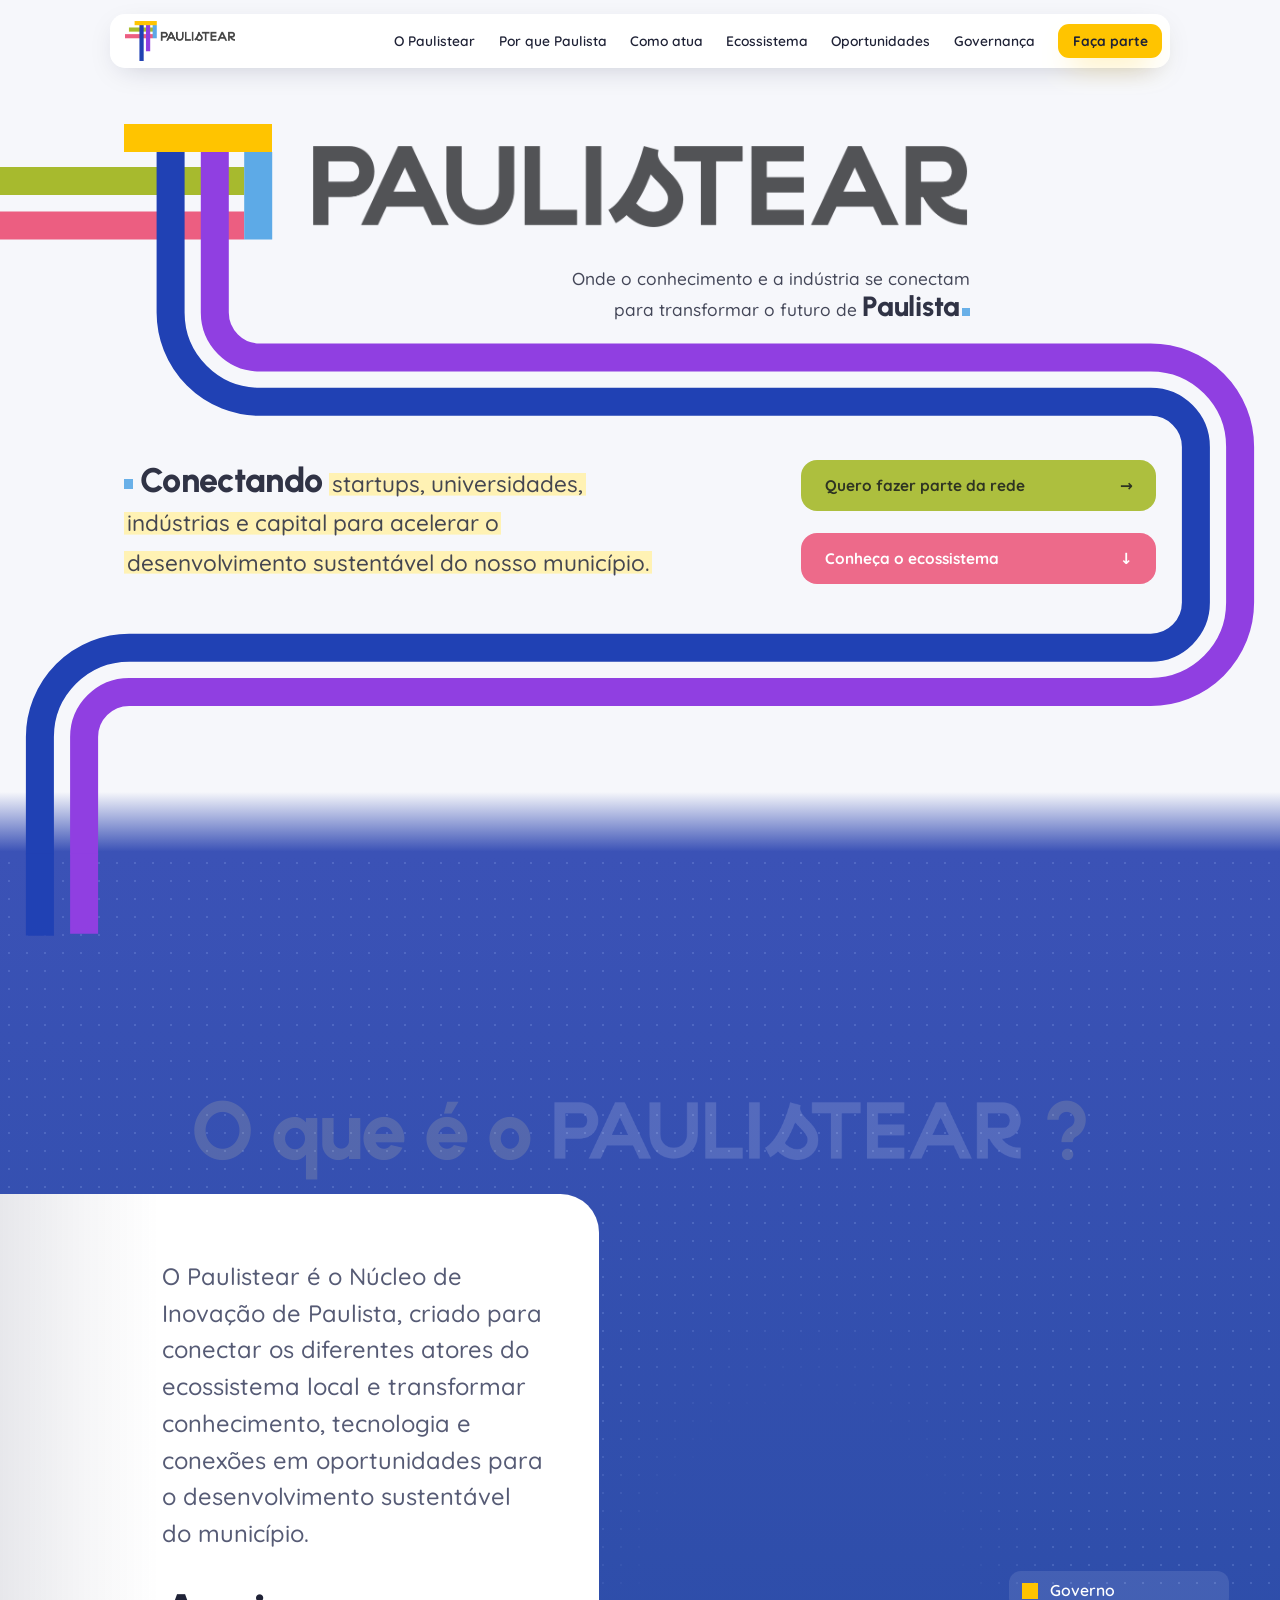
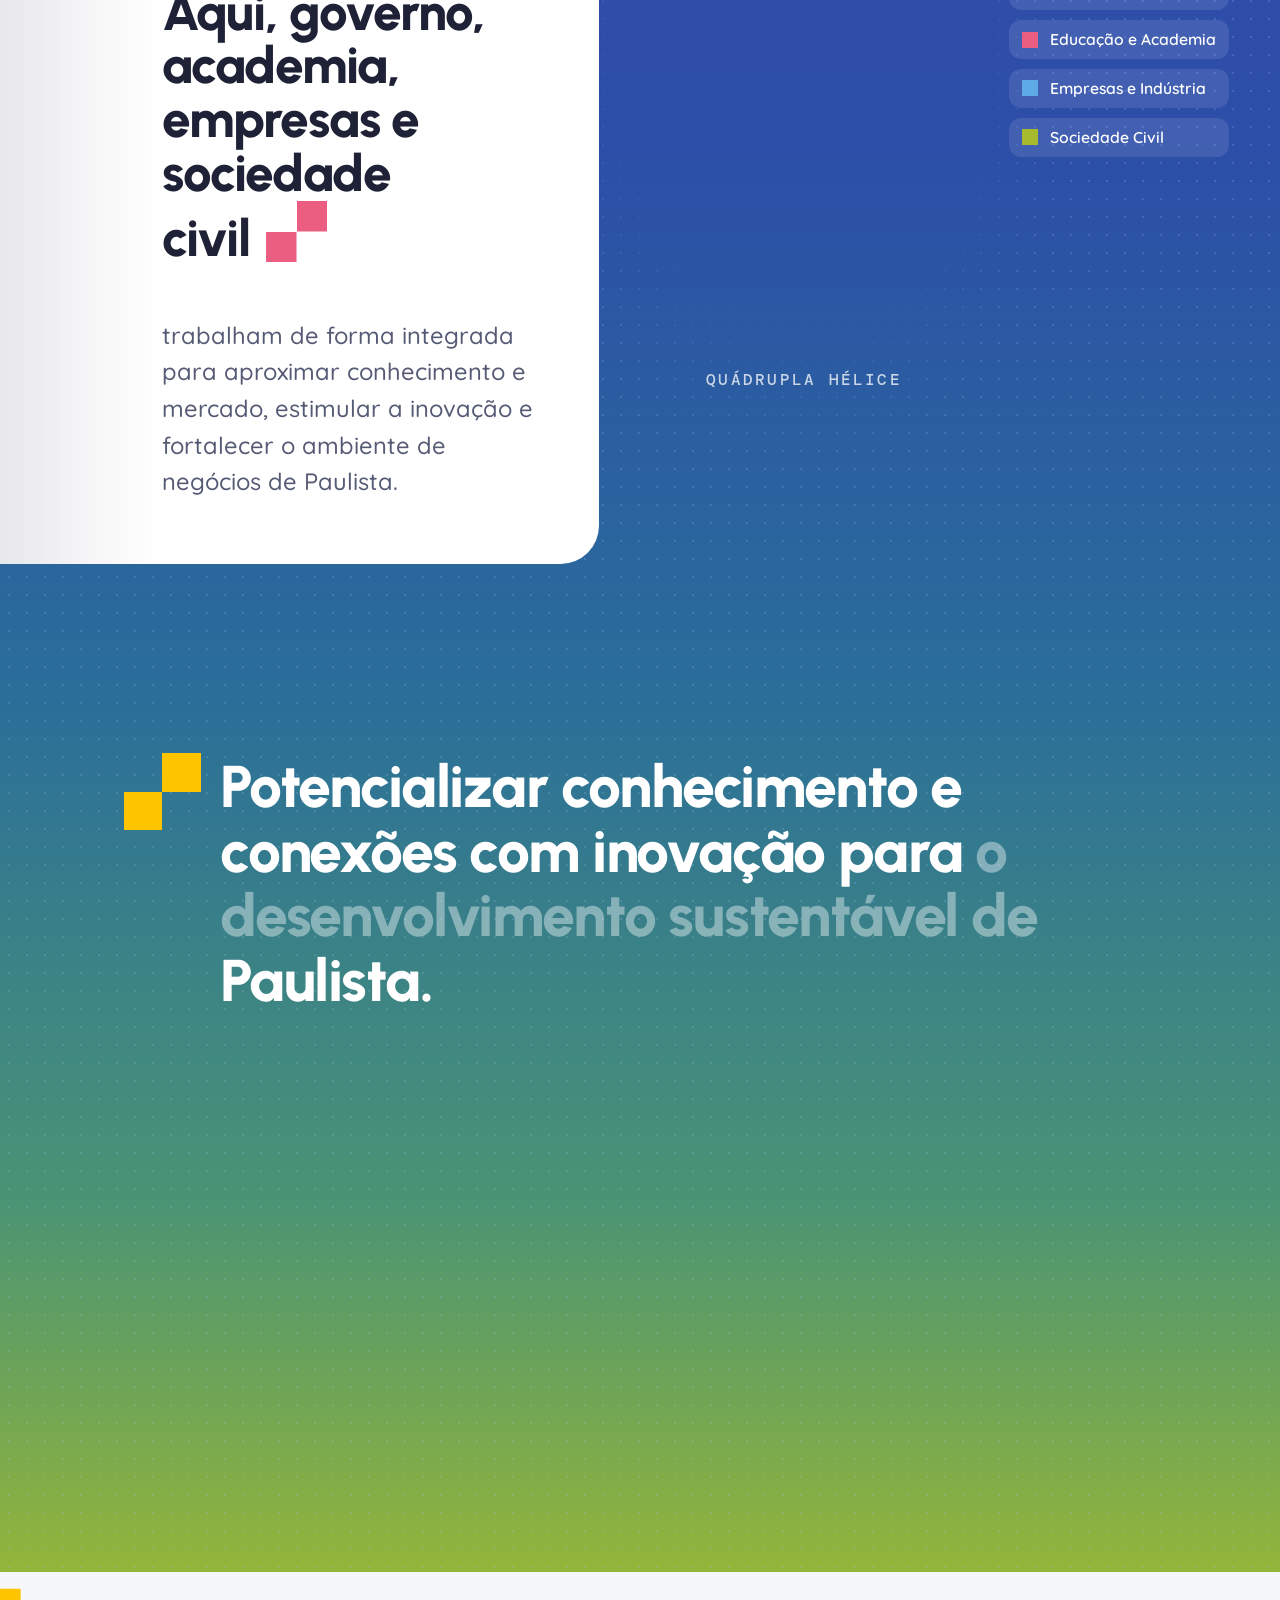
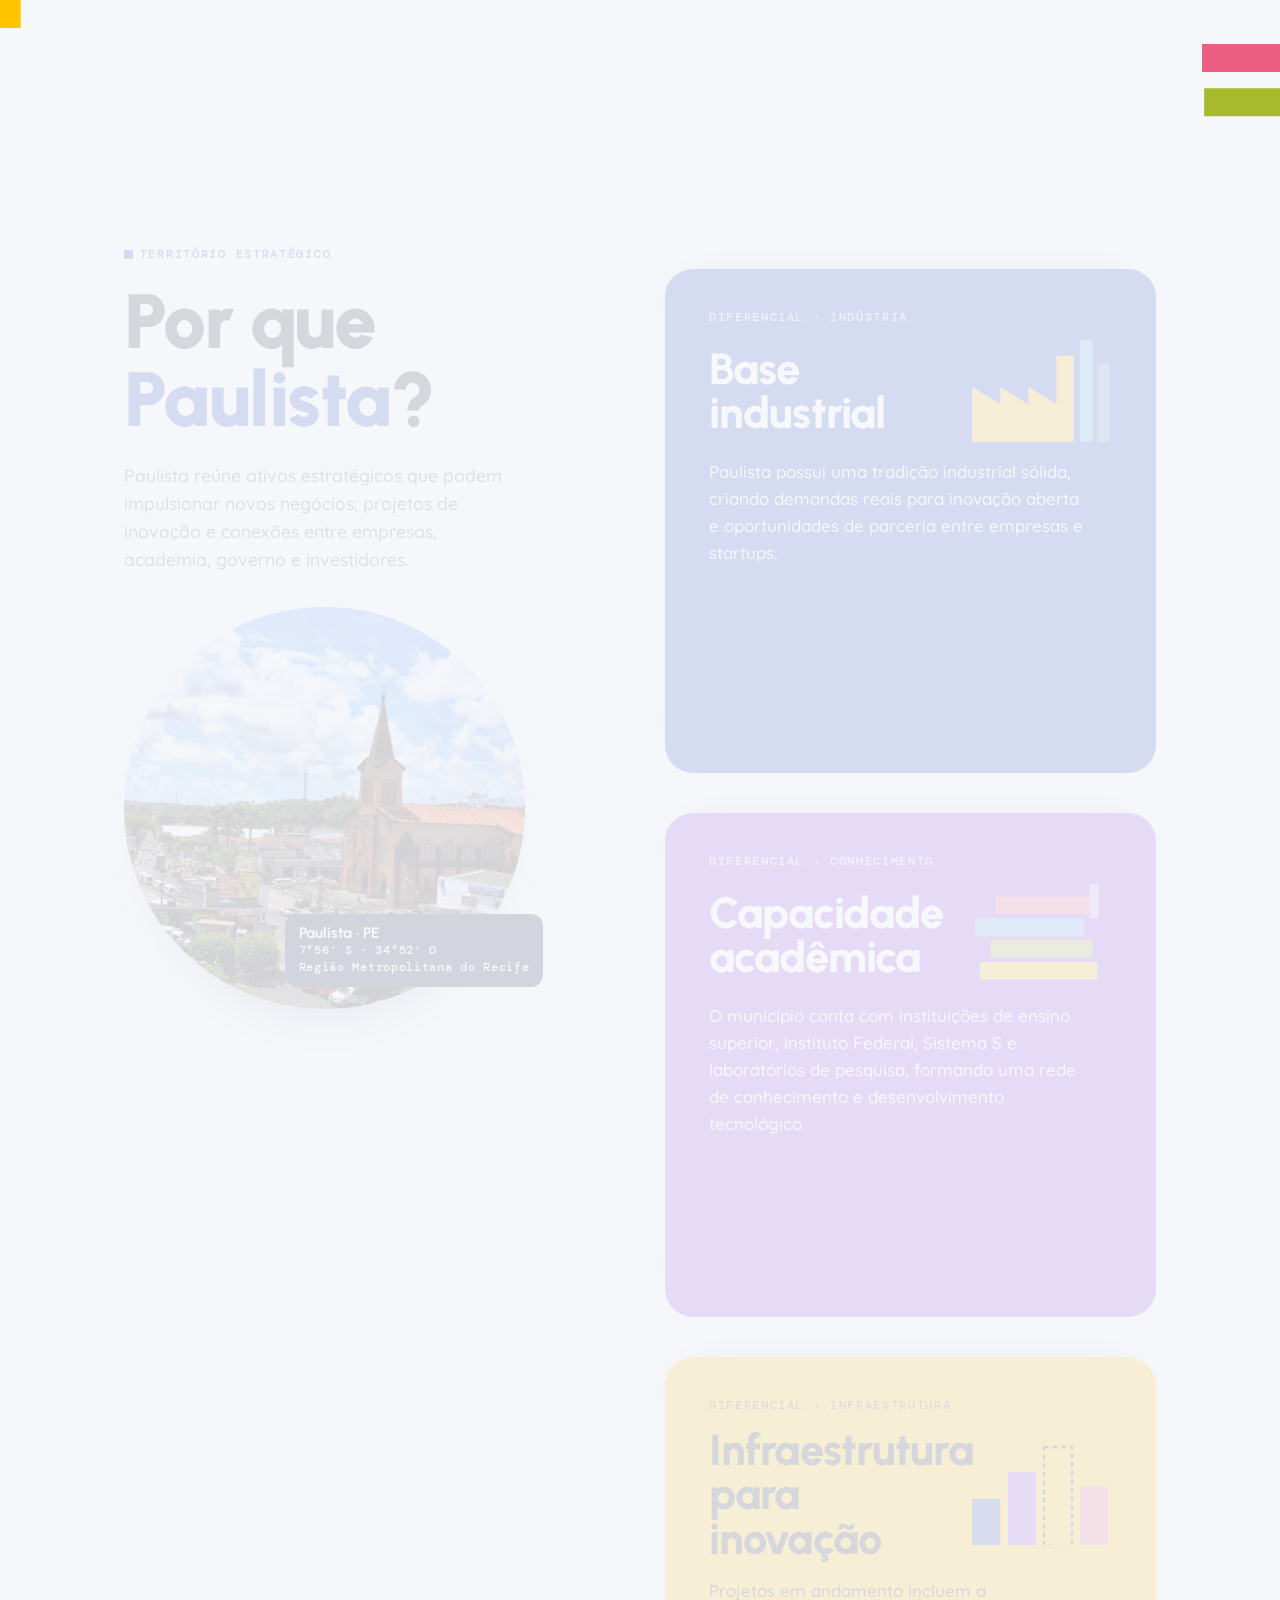
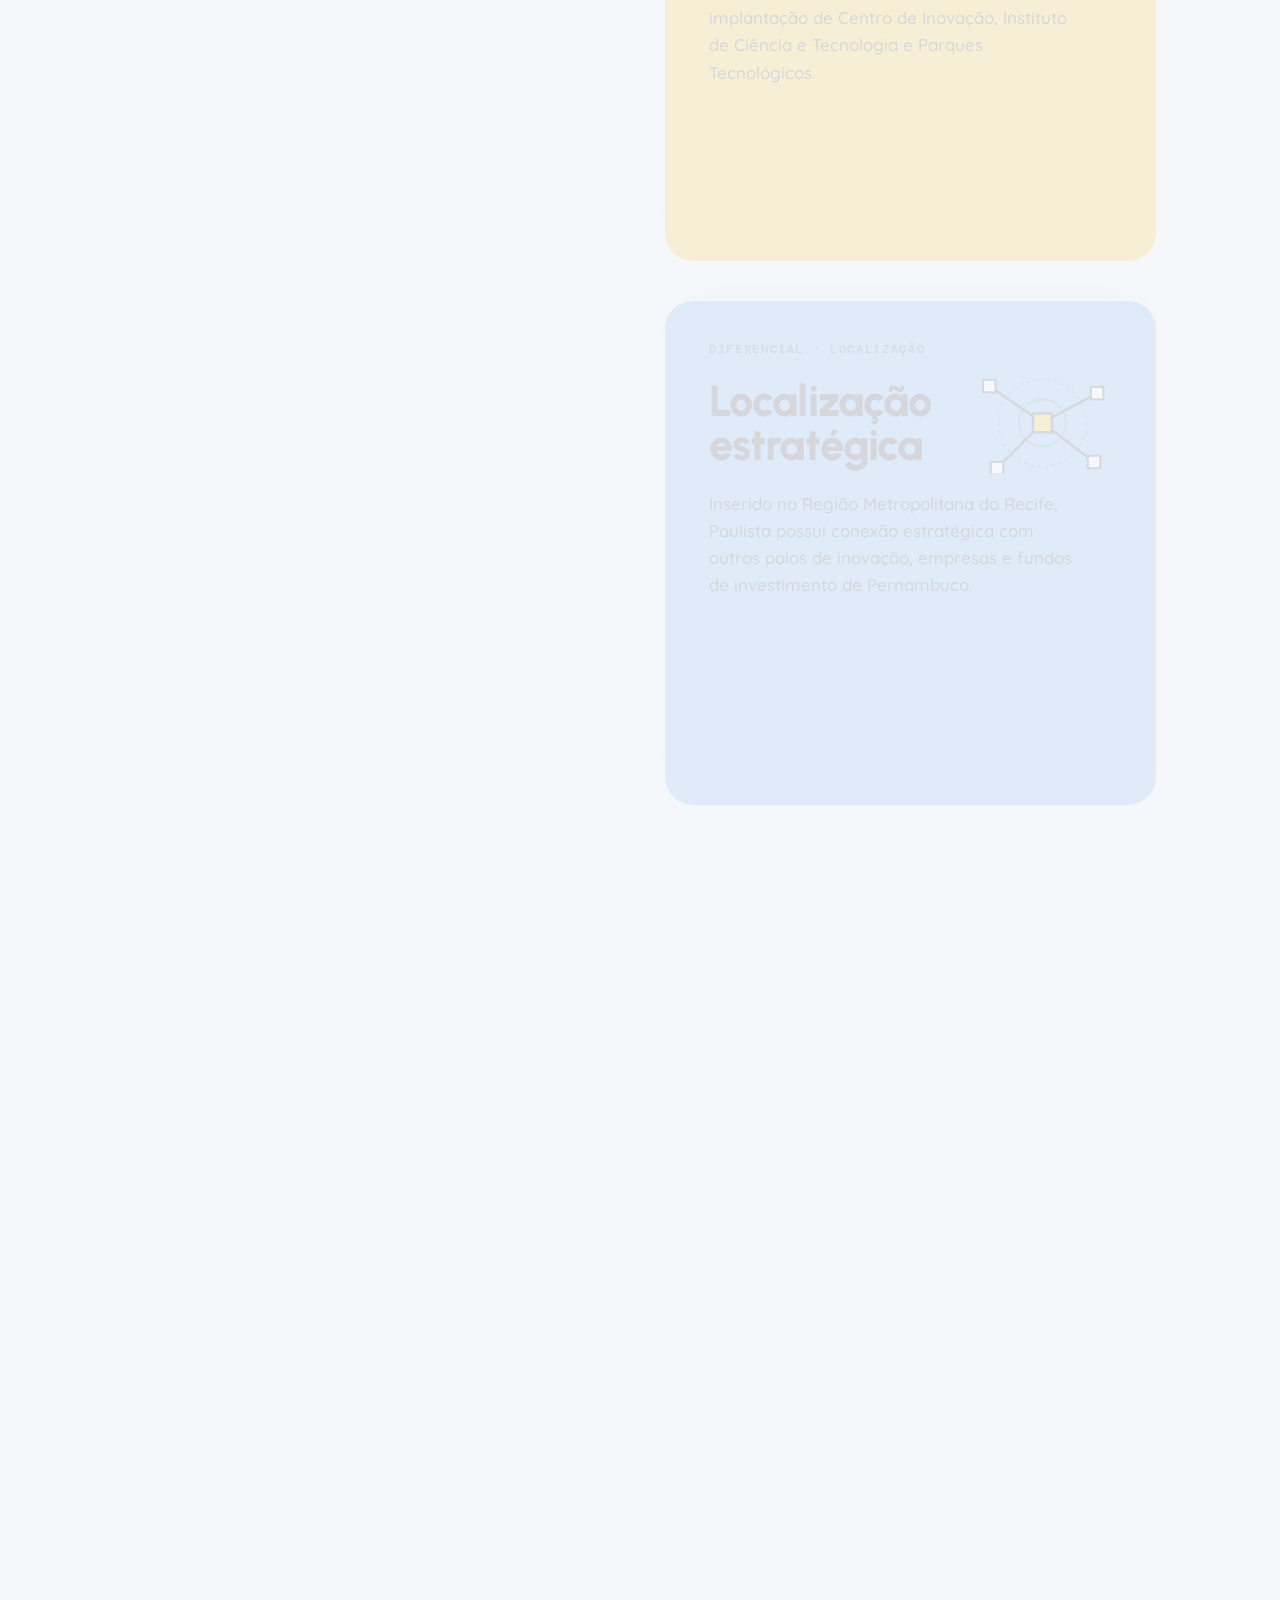
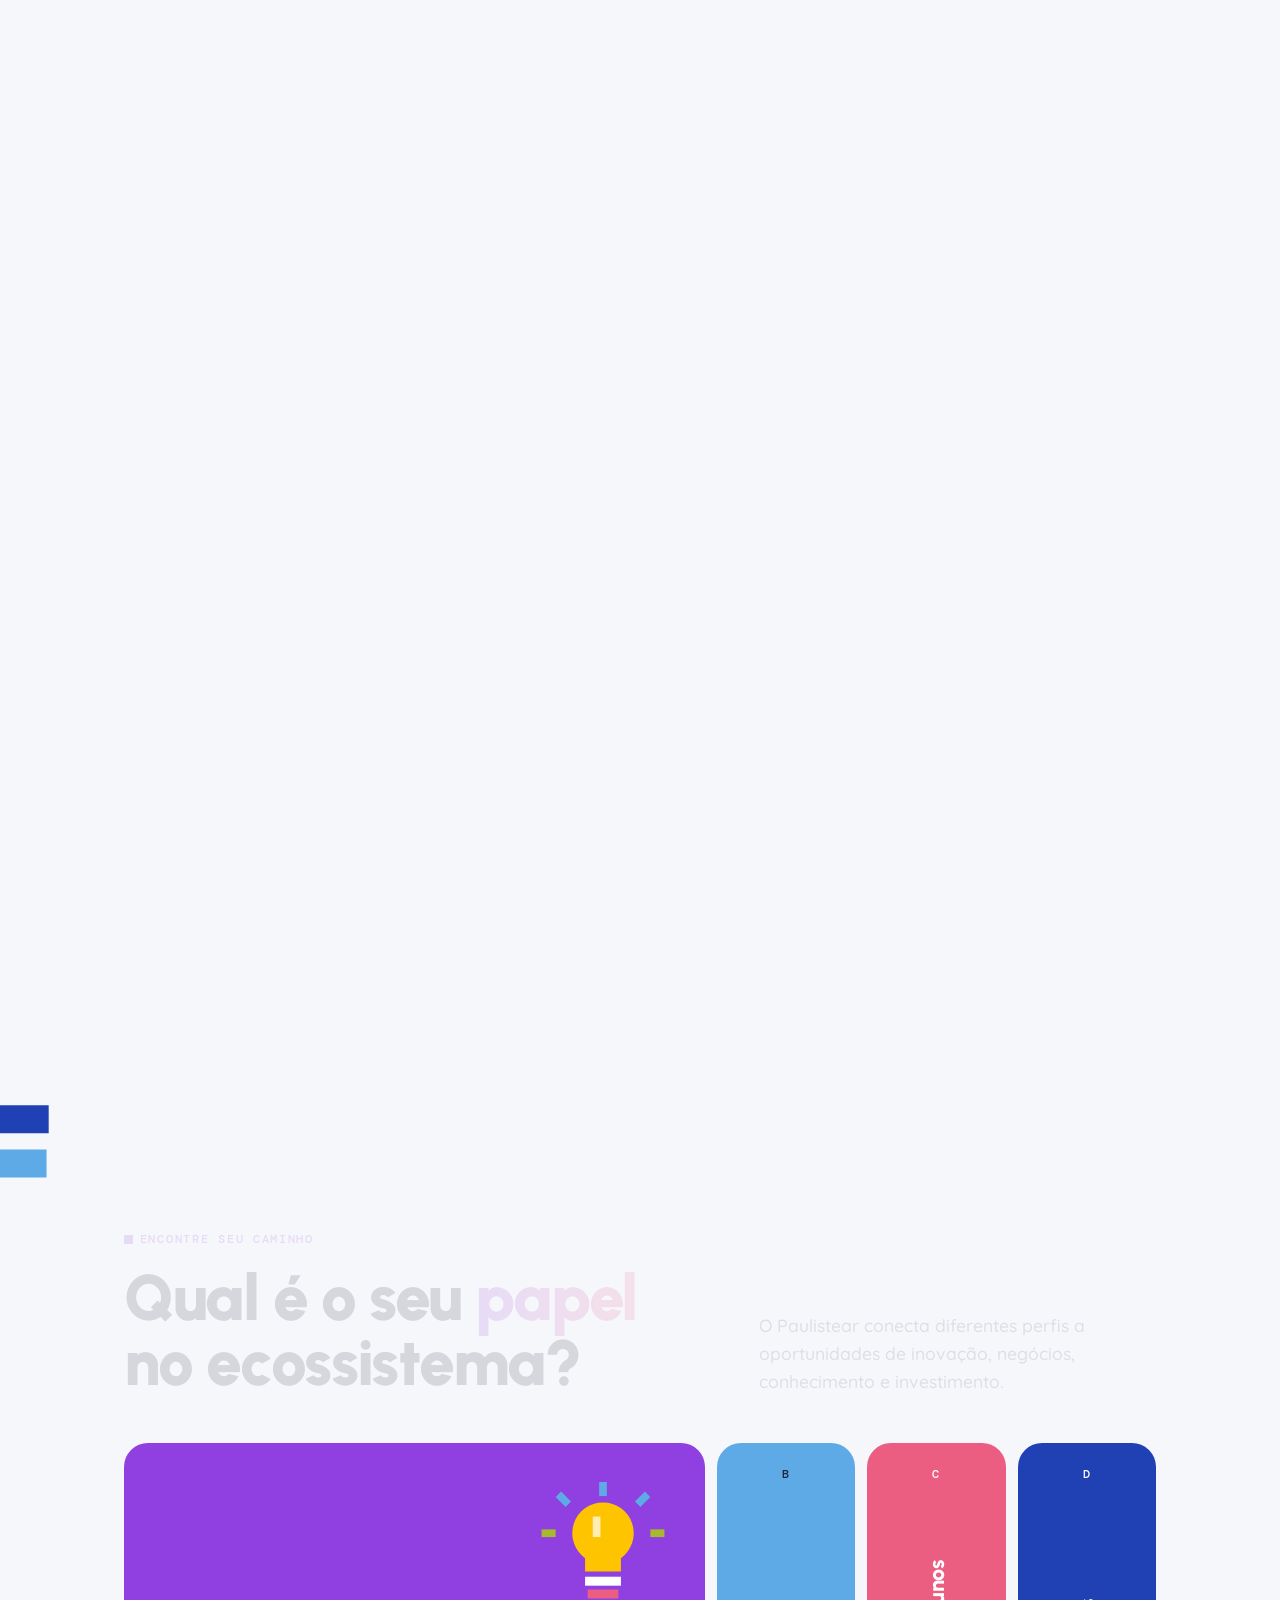
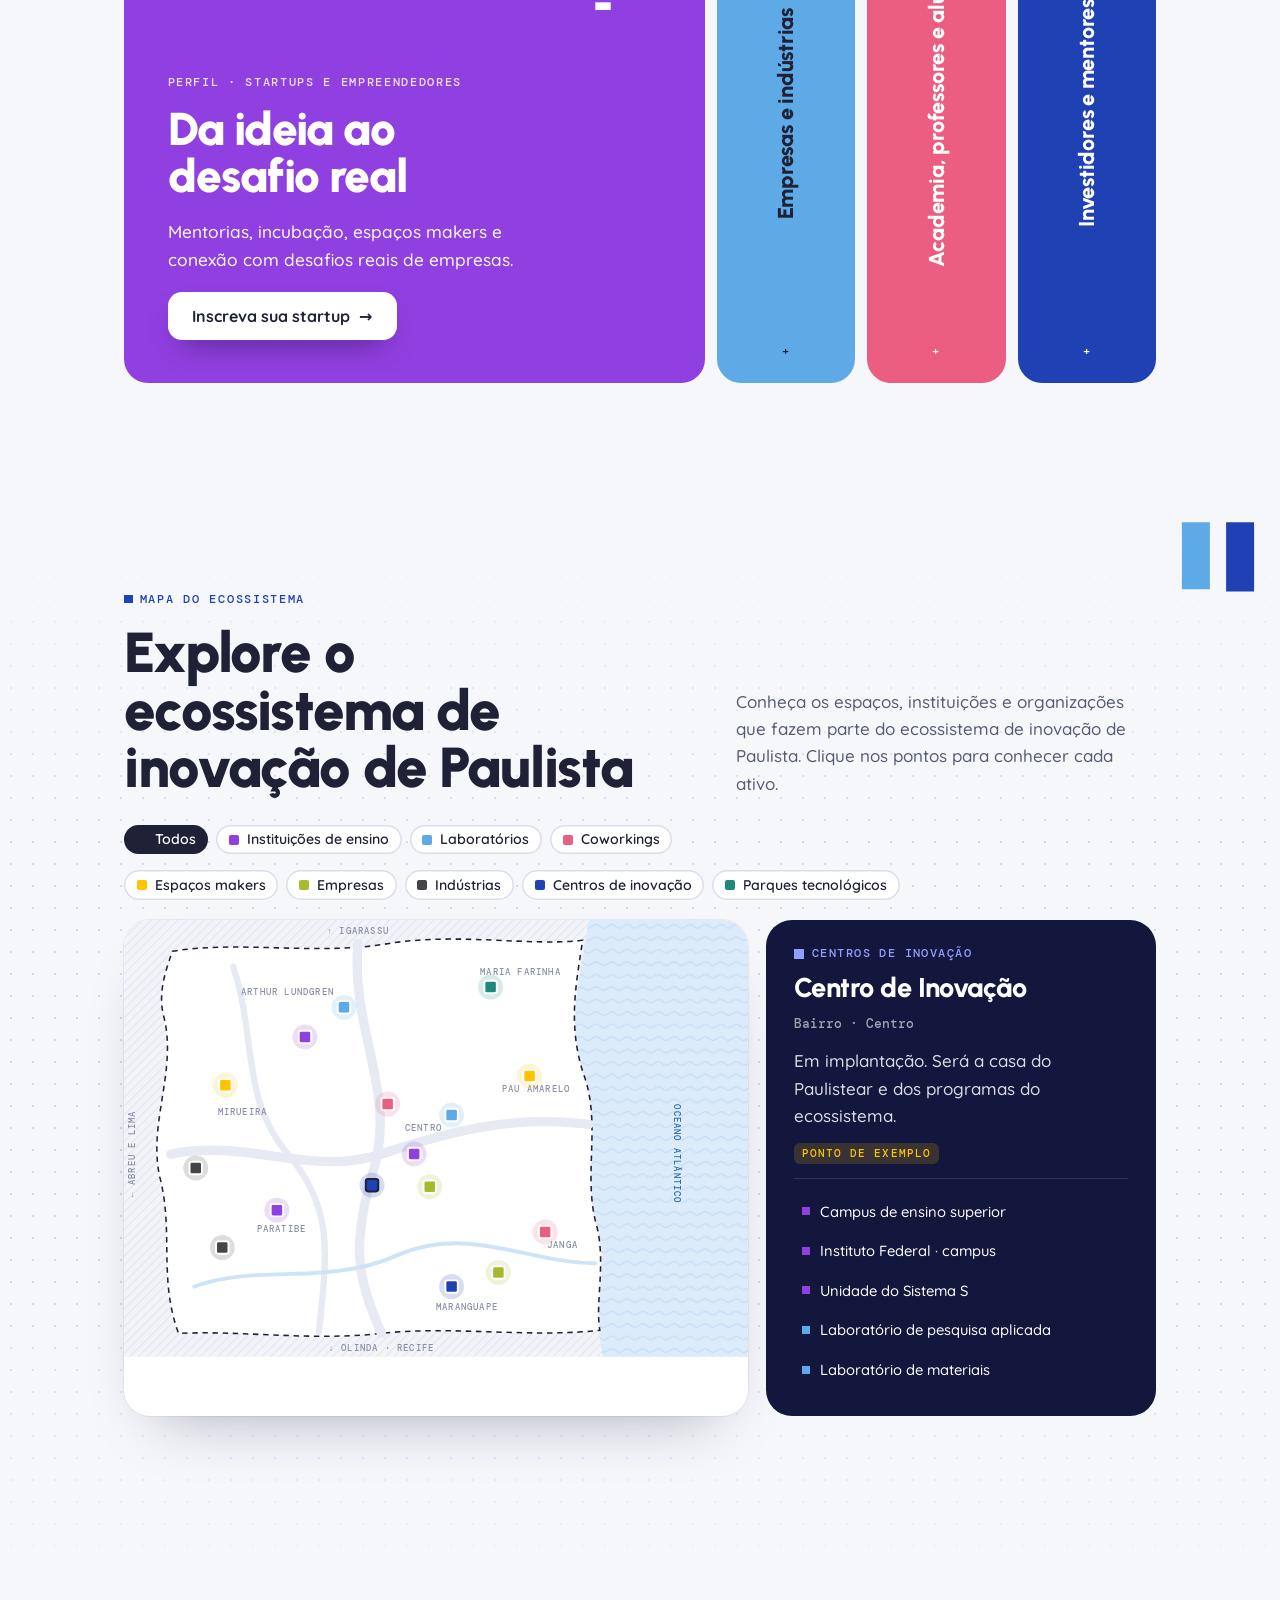
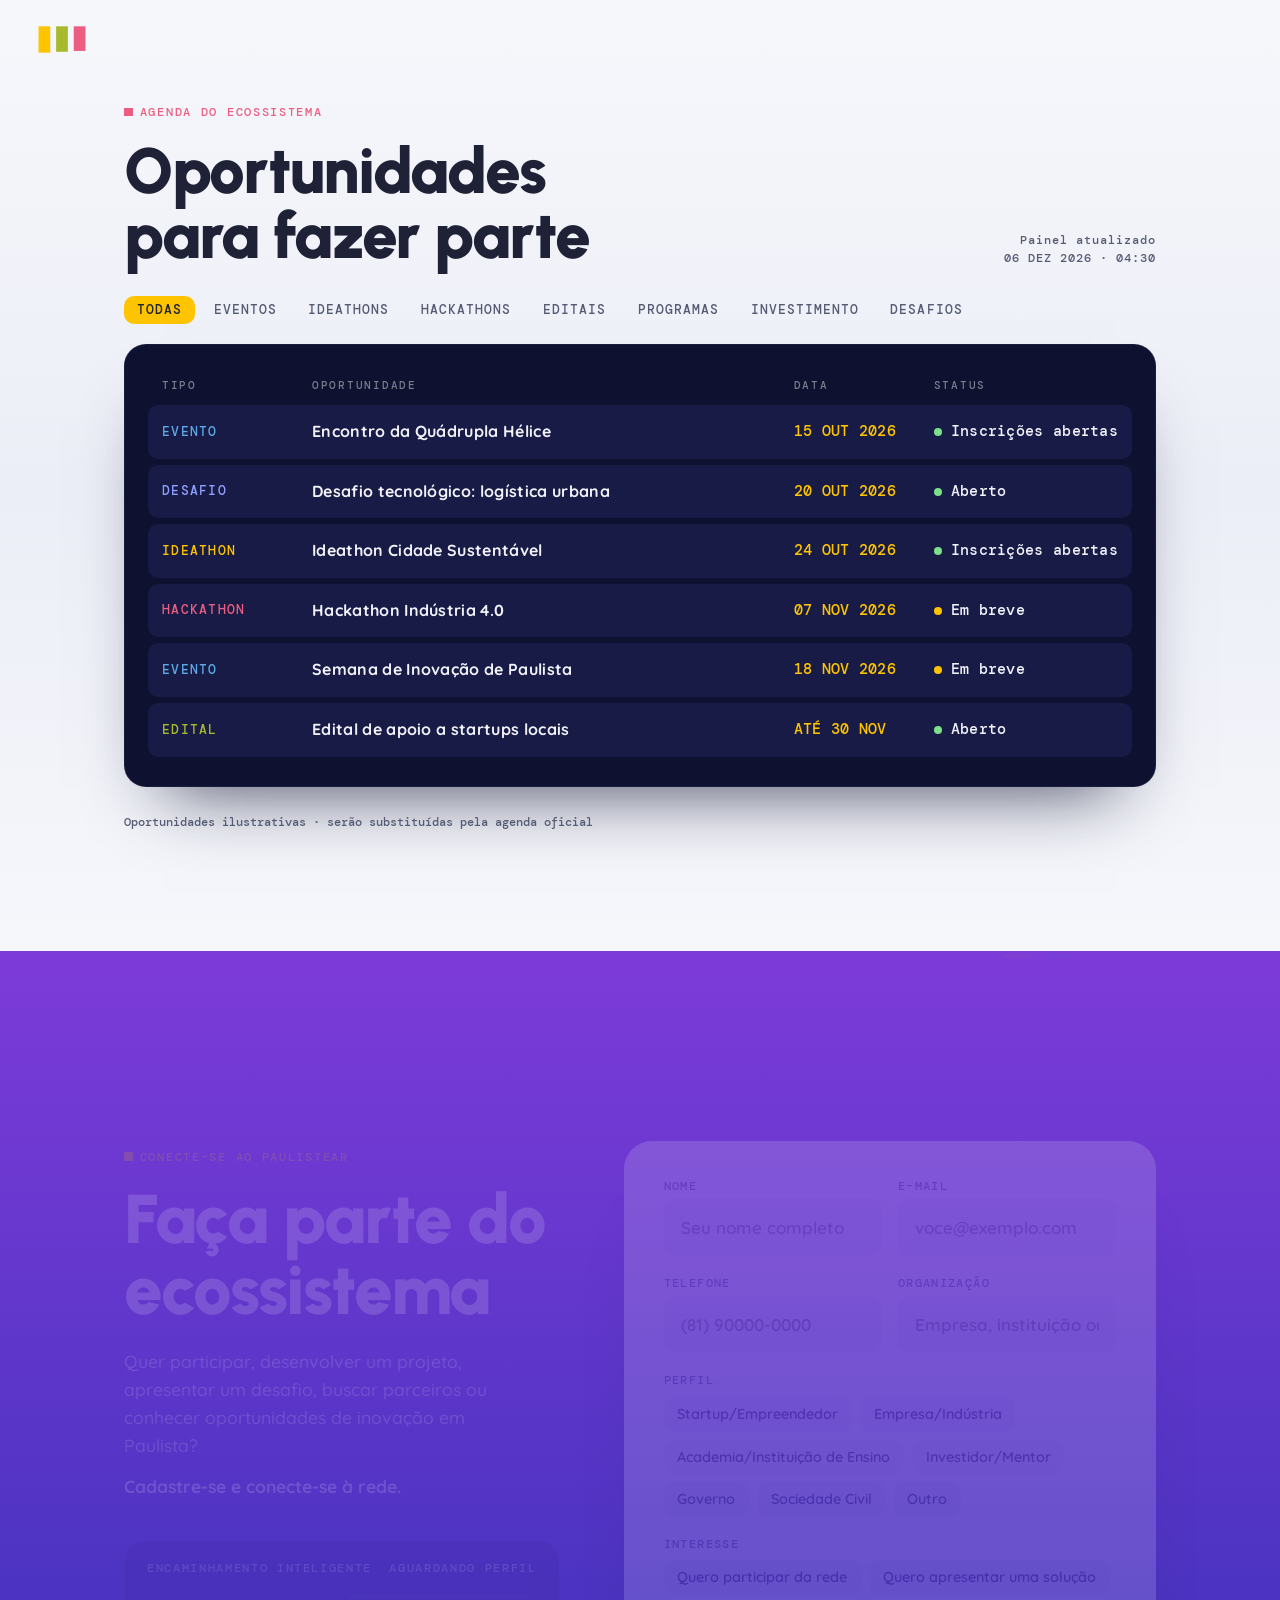
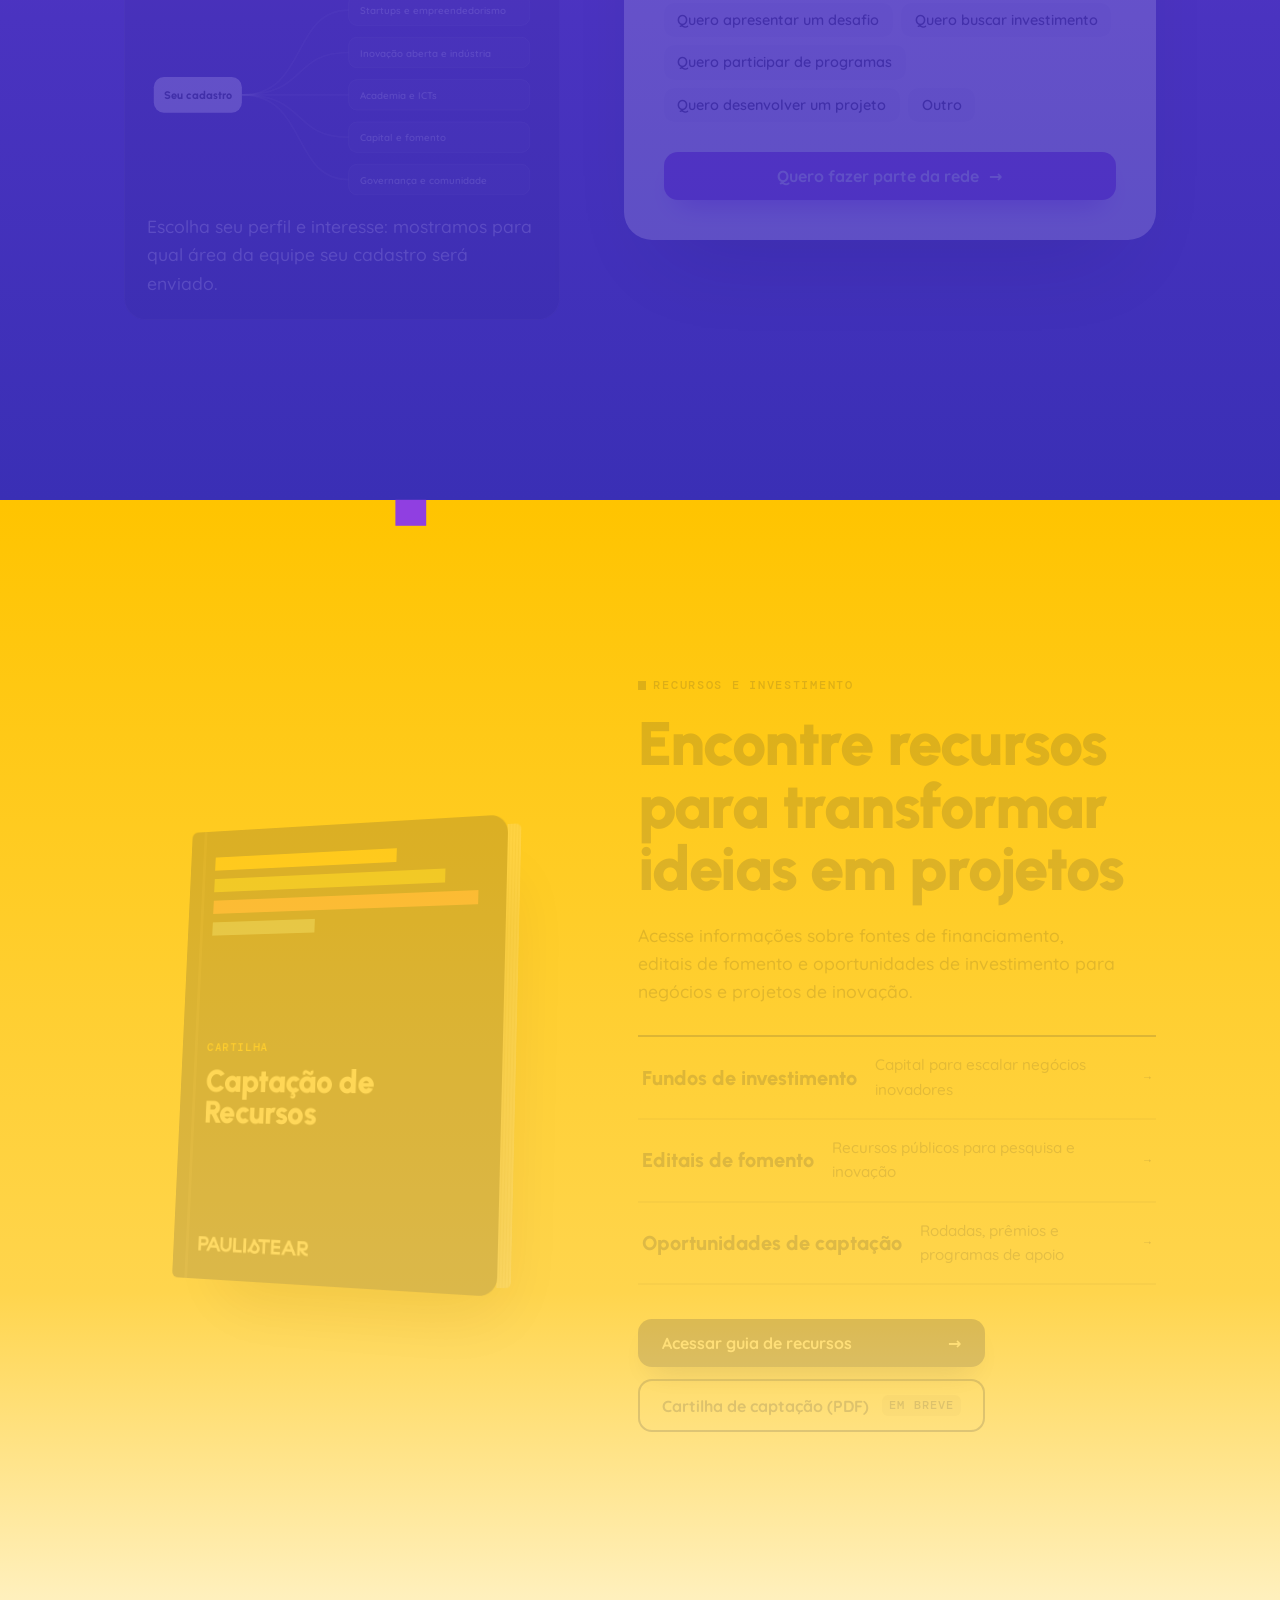
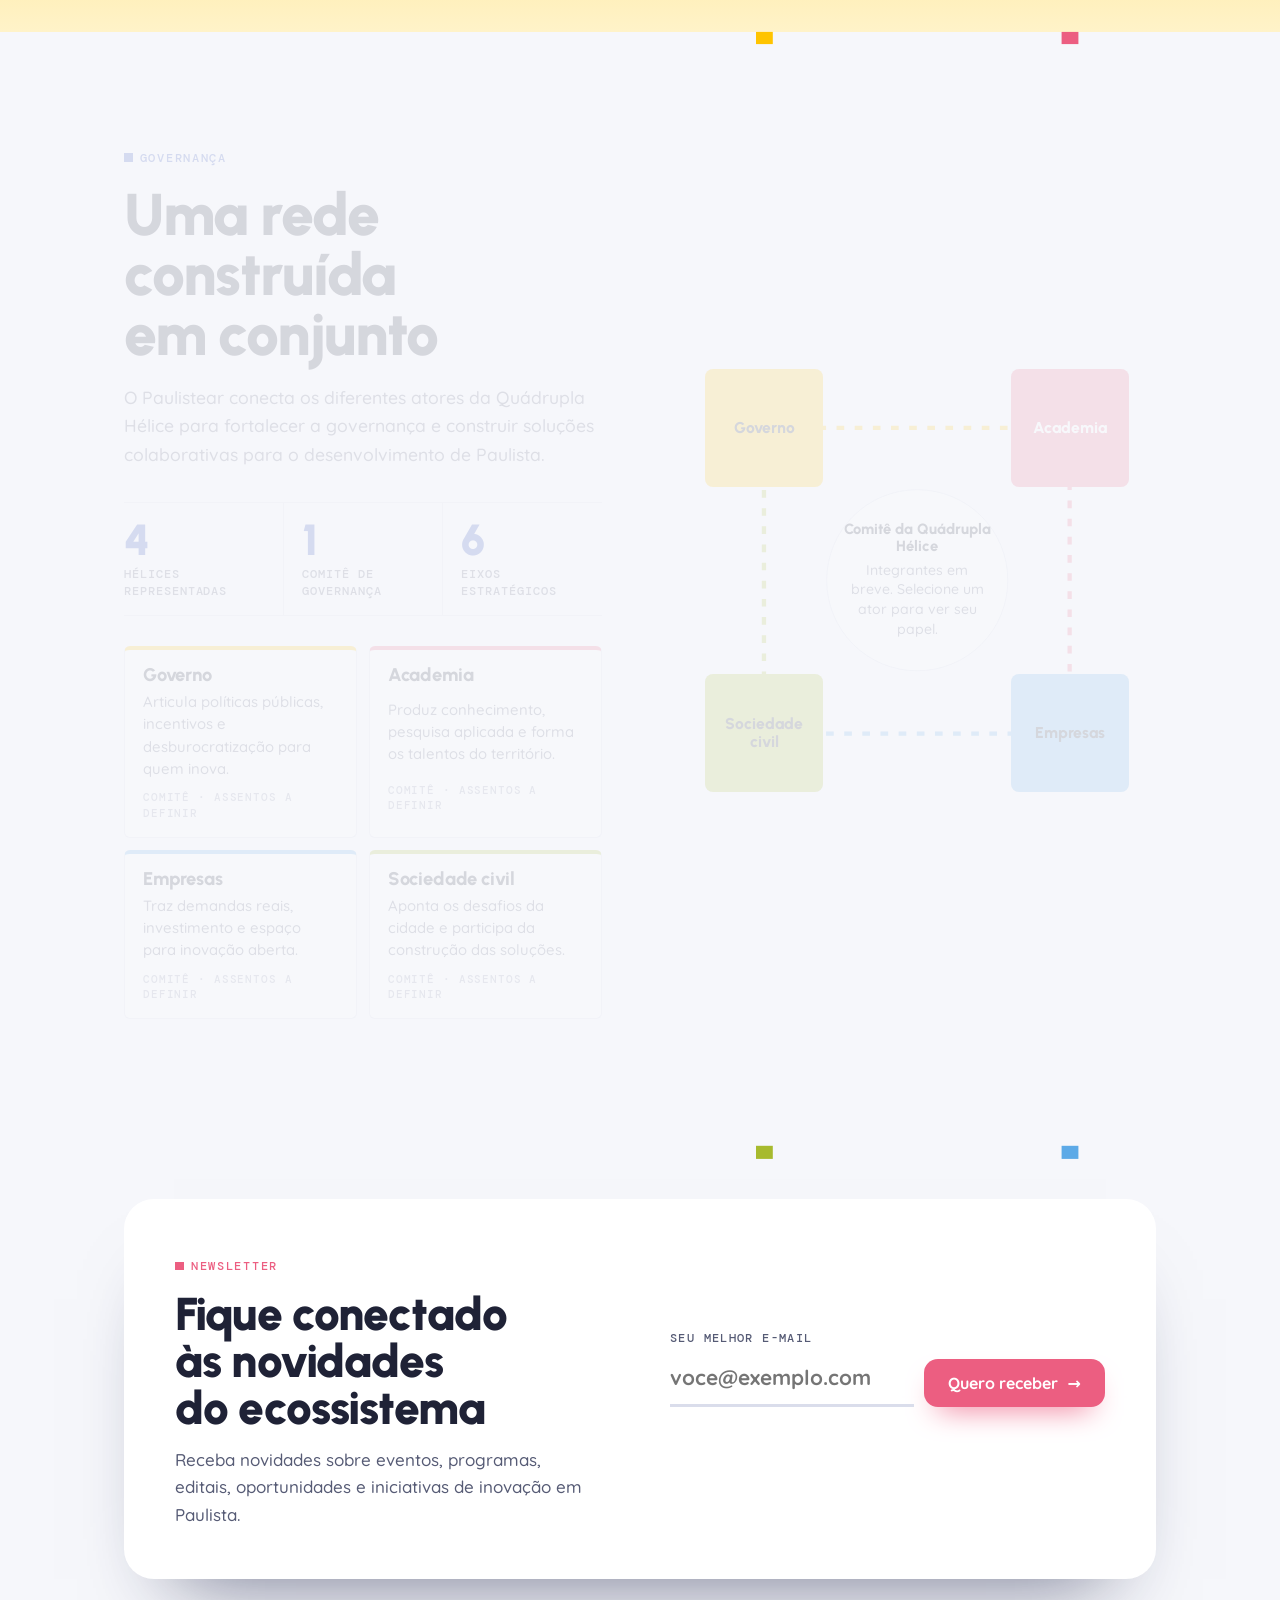
==== index.html @ 196db678 "Add arquivos por meio de upload" ====
<!doctype html>
<html lang="pt-BR">
<head>
<meta charset="utf-8">
<meta name="viewport" content="width=device-width,initial-scale=1,viewport-fit=cover">
<title>Paulistear</title>
<link rel="preconnect" href="https://fonts.googleapis.com">
<link rel="preconnect" href="https://fonts.gstatic.com" crossorigin>
<link rel="stylesheet" href="https://fonts.googleapis.com/css2?family=DM+Mono:wght@400;500&family=Quicksand:wght@400;500;600;700&family=Urbanist:wght@600;700;800;900&display=swap">
<link rel="stylesheet" href="styles.css">
</head>
<body>
<div id="weave" aria-hidden="true"><svg id="weaveSvg" xmlns="http://www.w3.org/2000/svg"></svg></div>

<header class="nav" id="nav">
  <a class="nav-logo" href="#inicio" aria-label="Paulistear — início"><img src="assets/logo.png" alt="Paulistear" width="438" height="160"></a>
  <ul class="nav-links" id="navLinks">
    <li><a href="#o-que-e">O Paulistear</a></li>
    <li><a href="#por-que">Por que Paulista</a></li>
    <li><a href="#como-atua">Como atua</a></li>
    <li><a href="#mapa">Ecossistema</a></li>
    <li><a href="#oportunidades">Oportunidades</a></li>
    <li><a href="#governanca">Governança</a></li>
  </ul>
  <a class="btn yellow nav-cta" href="#conecte" style="padding:.7em 1.05em;font-size:.86rem;border-radius:11px">Faça parte</a>
  <button class="menu-btn" id="menuBtn" aria-label="Abrir menu" aria-expanded="false"><i></i><i></i><i></i></button>
</header>

<main id="page">

<!-- 1. HERO -->
<section class="sec hero" id="inicio" data-sec>
  <div class="hero-top">
    <div class="hero-brand">
      <div class="mark-space" id="mark"></div>
      <h1>
        <span class="wm" role="img" aria-label="Paulistear"></span>
        <span class="tagline"><span class="tag-soft">Onde o conhecimento e a indústria se conectam<br>para transformar o futuro de</span> <b>Paulista</b><i class="px"></i></span>
      </h1>
    </div>
  </div>
  <div class="hero-body">
    <div class="hero-copy">
      <p class="lead"><i class="px"></i><strong>Conectando</strong> <span class="lead-rest"><mark>startups, universidades, indústrias e capital para acelerar o desenvolvimento sustentável do nosso município.</mark></span></p>
      <div class="ctas">
        <a class="btn green" href="#conecte">Quero fazer parte da rede <span class="arr">→</span></a>
        <a class="btn pink" href="#por-que">Conheça o ecossistema <span class="arr">↓</span></a>
        
      </div>
    </div>
    <figure class="loom" hidden>
      <div class="loom-head">
        <span class="def"><b>Paulis·tear</b><br>tear, s.m. — máquina que entrelaça fios para formar um tecido</span>
      </div>
      <canvas id="loom" aria-label="Animação de um tear entrelaçando fios coloridos que representam startups, universidades, indústrias e capital" role="img"></canvas>
      <figcaption>
        <span style="--c:var(--pink)"><i></i>Startups</span>
        <span style="--c:var(--purple)"><i></i>Universidades</span>
        <span style="--c:var(--yellow)"><i></i>Indústrias</span>
        <span style="--c:var(--sky)"><i></i>Capital</span>
      </figcaption>
    </figure>
  </div>
</section>

<!-- 2. O QUE É -->
<section class="sec about" id="o-que-e" data-sec>
  <h2 class="about-title">O que é o <span class="wm" role="img" aria-label="Paulistear" style="aspect-ratio:1400/177"></span>?</h2>
  <div class="about-grid">
    <div class="about-text" lang="pt-BR">
      <p class="js-balance">O Paulistear é o Núcleo de Inovação de Paulista, criado para conectar os diferentes atores do ecossistema local e transformar conhecimento, tecnologia e conexões em oportunidades para o desenvolvimento sustentável do município.</p>
      <span class="four">Aqui, governo, academia, empresas e sociedade <span style="white-space:nowrap">civil<span class="sq" aria-hidden="true"></span></span></span>
      <p>trabalham de forma integrada para aproximar conhecimento e mercado, estimular a inovação e fortalecer o ambiente de negócios de Paulista.</p>
    </div>
    <figure class="helix">
      <canvas id="helix" role="img" aria-label="Quádrupla Hélice: quatro fios entrelaçados representando governo, academia, empresas e sociedade civil"></canvas>
      <ul class="helix-legend" id="helixLegend">
        <li><button data-i="0" style="--c:var(--yellow)"><i></i>Governo</button></li>
        <li><button data-i="1" style="--c:var(--pink)"><i></i>Educação e Academia</button></li>
        <li><button data-i="2" style="--c:var(--sky)"><i></i>Empresas e Indústria</button></li>
        <li><button data-i="3" style="--c:var(--green)"><i></i>Sociedade Civil</button></li>
      </ul>
      <figcaption class="helix-cap">Quádrupla Hélice</figcaption>
    </figure>
  </div>
<div class="quote-wrap">
  <blockquote class="quote" id="quote">
    <span class="pp" aria-hidden="true"></span>
    <p id="quoteText">Potencializar conhecimento e conexões com inovação para o desenvolvimento sustentável de Paulista.</p>
  </blockquote>
  <div class="quote-hold" aria-hidden="true"></div>
  </div>
  <div class="quote-tail" aria-hidden="true"></div>
</section>

<!-- 3. POR QUE PAULISTA -->
<section class="sec why" id="por-que" data-sec>
  <div class="why-grid">
    <div class="why-side">
      <span class="eyebrow" style="color:var(--blue)">Território estratégico</span>
      <h2>Por que <em>Paulista</em>?</h2>
      <p>Paulista reúne ativos estratégicos que podem impulsionar novos negócios, projetos de inovação e conexões entre empresas, academia, governo e investidores.</p>
      <figure class="why-photo">
        <div class="ph" role="img" aria-label="Vista do centro de Paulista"></div>
        <figcaption><b>Paulista · PE</b>7°56′ S · 34°52′ O<br>Região Metropolitana do Recife</figcaption>
      </figure>
    </div>
    <div class="why-cards">
      <article class="wcard" style="--i:0;--bg:var(--blue);--fg:#fff">
        <span class="tag">Diferencial · indústria</span>
        <div class="wc-head"><h3>Base industrial</h3><svg viewBox="0 0 180 130" aria-hidden="true"><path d="M0 130V60l36 22V60l36 22V60l36 22V20h22v110z" fill="#FFC400"/><rect x="138" y="0" width="16" height="130" fill="#5DAAE7"/><rect x="160" y="30" width="16" height="100" fill="#fff" opacity=".35"/></svg></div>
        <p>Paulista possui uma tradição industrial sólida, criando demandas reais para inovação aberta e oportunidades de parceria entre empresas e startups.</p>
      </article>
      <article class="wcard" style="--i:1;--bg:var(--purple);--fg:#fff">
        <span class="tag">Diferencial · conhecimento</span>
        <div class="wc-head"><h3>Capacidade acadêmica</h3><svg viewBox="0 0 180 130" aria-hidden="true"><rect x="10" y="100" width="150" height="22" fill="#FFC400"/><rect x="24" y="72" width="130" height="22" fill="#A7BA2E"/><rect x="4" y="44" width="140" height="22" fill="#5DAAE7"/><rect x="30" y="16" width="120" height="22" fill="#EC5E81"/><rect x="150" y="0" width="12" height="44" fill="#fff" opacity=".5"/></svg></div>
        <p>O município conta com instituições de ensino superior, Instituto Federal, Sistema S e laboratórios de pesquisa, formando uma rede de conhecimento e desenvolvimento tecnológico.</p>
      </article>
      <article class="wcard" style="--i:2;--bg:var(--yellow);--fg:var(--ink)">
        <span class="tag">Diferencial · infraestrutura</span>
        <div class="wc-head"><h3>Infraestrutura para inovação</h3><svg viewBox="0 0 180 130" aria-hidden="true"><rect x="0" y="70" width="36" height="60" fill="#2041B4"/><rect x="46" y="36" width="36" height="94" fill="#903FE1"/><rect x="92" y="4" width="36" height="126" fill="none" stroke="#1F2236" stroke-width="3" stroke-dasharray="6 5"/><rect x="138" y="54" width="36" height="76" fill="#EC5E81"/></svg></div>
        <p>Projetos em andamento incluem a implantação de Centro de Inovação, Instituto de Ciência e Tecnologia e Parques Tecnológicos.</p>
      </article>
      <article class="wcard" style="--i:3;--bg:var(--sky);--fg:var(--ink)">
        <span class="tag">Diferencial · localização</span>
        <div class="wc-head"><h3>Localização estratégica</h3><svg viewBox="0 0 180 130" aria-hidden="true"><g fill="none" stroke="#1F2236" stroke-width="2" opacity=".5"><circle cx="90" cy="65" r="30"/><circle cx="90" cy="65" r="56" stroke-dasharray="4 5"/></g><g stroke="#1F2236" stroke-width="3"><path d="M90 65L22 18M90 65l70-38M90 65l-58 58M90 65l66 50"/></g><rect x="78" y="53" width="24" height="24" fill="#FFC400" stroke="#1F2236" stroke-width="3"/><g fill="#fff" stroke="#1F2236" stroke-width="2.5"><rect x="14" y="10" width="16" height="16"/><rect x="152" y="19" width="16" height="16"/><rect x="24" y="115" width="16" height="16"/><rect x="148" y="107" width="16" height="16"/></g></svg></div>
        <p>Inserido na Região Metropolitana do Recife, Paulista possui conexão estratégica com outros polos de inovação, empresas e fundos de investimento de Pernambuco.</p>
      </article>
    </div>
  </div>
</section>

<!-- 4. COMO ATUA -->
<section class="how" id="como-atua" data-sec>
  <div class="how-pin" id="howPin">
    <div class="how-halo" id="howHalo"></div>
    <div class="how-bg" id="howBg"></div>
    <div class="how-track" id="howTrack">
      <svg class="how-thread" id="howThread" aria-hidden="true"></svg>
      <div class="how-intro">
        <span class="eyebrow" style="color:var(--yellow)">Como o Paulistear atua</span>
        <h2>Conectando oportunidades. <span>Gerando resultados.</span></h2>
        <p>O Paulistear atua em diferentes frentes para fortalecer o ecossistema de inovação de Paulista.</p>
        <span class="hint">6 eixos estratégicos <svg width="40" height="10" viewBox="0 0 40 10" fill="none" stroke="currentColor" stroke-width="1.5"><path d="M0 5h38M33 1l5 4-5 4"/></svg></span>
      </div>
      <article class="axis up" style="--c:var(--yellow)"><span class="knot"></span><div class="half"><span class="n">01</span><h3>Ambientes de inovação</h3><p>Estruturar e ativar ambientes de inovação no território.</p><div class="pr"><b>Na prática</b><span>Coworkings</span><span>Espaços makers</span><span>Laboratórios</span><span>Centros de inovação</span></div></div><div class="half"></div></article>
      <article class="axis dn" style="--c:var(--green)"><span class="knot"></span><div class="half"><span class="n">02</span><h3>Programas &amp; ações</h3><p>Criar oportunidades para desenvolver ideias, negócios e soluções.</p><div class="pr"><b>Na prática</b><span>Ideathons</span><span>Hackathons</span><span>Editais</span><span>Empreendedorismo</span><span>Acompanhamento de negócios</span></div></div><div class="half"></div></article>
      <article class="axis up" style="--c:var(--sky)"><span class="knot"></span><div class="half"><span class="n">03</span><h3>Integração ICTs + demanda</h3><p>Conectar conhecimento acadêmico aos desafios reais das empresas.</p><div class="pr"><b>Na prática</b><span>Projetos de extensão</span><span>Pesquisa aplicada</span><span>Banco de desafios tecnológicos</span></div></div><div class="half"></div></article>
      <article class="axis dn" style="--c:var(--purple)"><span class="knot"></span><div class="half"><span class="n">04</span><h3>Políticas públicas</h3><p>Facilitar o acesso às políticas e mecanismos de apoio à inovação.</p><div class="pr"><b>Na prática</b><span>Legislação</span><span>Incentivos</span><span>Desburocratização</span><span>Benefícios para empresas</span></div></div><div class="half"></div></article>
      <article class="axis up" style="--c:var(--pink)"><span class="knot"></span><div class="half"><span class="n">05</span><h3>Atração de capital</h3><p>Aproximar negócios e projetos de fontes de financiamento.</p><div class="pr"><b>Na prática</b><span>Fundos de investimento</span><span>Editais de fomento</span><span>Oportunidades de captação</span></div></div><div class="half"></div></article>
      <article class="axis dn" style="--c:#8FA0FF"><span class="knot"></span><div class="half"><span class="n">06</span><h3>Governança &amp; comunicação</h3><p>Fortalecer a governança e manter o ecossistema conectado.</p><div class="pr"><b>Na prática</b><span>Comitê da Quádrupla Hélice</span><span>Comunicação contínua de oportunidades</span></div></div><div class="half"></div></article>
      <div class="how-end"></div>
    </div>
  </div>
</section>

<!-- 5. SEU PAPEL -->
<section class="sec roles" id="seu-papel" data-sec>
  <div class="roles-head">
    <div>
      <span class="eyebrow" style="color:var(--purple)">Encontre seu caminho</span>
      <h2 style="margin-top:14px">Qual é o seu <em>papel</em> no ecossistema?</h2>
    </div>
    <p>O Paulistear conecta diferentes perfis a oportunidades de inovação, negócios, conhecimento e investimento.</p>
  </div>
  <div class="acc" id="acc">
    <article class="acc-item on" style="--c:var(--purple)">
      <button class="acc-tab" aria-expanded="true"><span class="g">A</span><span class="v">Startups e empreendedores</span><span class="g">+</span></button>
      <div class="acc-body">
        <svg class="glyph" viewBox="0 0 100 100" aria-hidden="true"><rect x="47" y="0" width="6" height="11" fill="#5DAAE7"/><rect x="2" y="37" width="11" height="6" fill="#A7BA2E"/><rect x="87" y="37" width="11" height="6" fill="#A7BA2E"/><rect x="16" y="8" width="6" height="11" fill="#5DAAE7" transform="rotate(-45 19 13.5)"/><rect x="78" y="8" width="6" height="11" fill="#5DAAE7" transform="rotate(45 81 13.5)"/><path d="M50 16a24 24 0 0 1 14 43.5V70H36V59.5A24 24 0 0 1 50 16z" fill="#FFC400"/><rect x="42" y="27" width="6" height="16" fill="#fff" opacity=".7"/><rect x="36" y="74" width="28" height="7" fill="#fff"/><rect x="38" y="84" width="24" height="7" fill="#EC5E81"/><rect x="44" y="94" width="12" height="6" fill="#fff"/></svg>
        <span class="who">Perfil · Startups e empreendedores</span>
        <h3>Da ideia ao desafio real</h3>
        <p>Mentorias, incubação, espaços makers e conexão com desafios reais de empresas.</p>
        <button class="btn" data-go="startup">Inscreva sua startup <span class="arr">→</span></button>
      </div>
    </article>
    <article class="acc-item" style="--c:var(--sky);--t:var(--ink)">
      <button class="acc-tab" aria-expanded="false"><span class="g">B</span><span class="v">Empresas e indústrias</span><span class="g">+</span></button>
      <div class="acc-body">
        <svg class="glyph" viewBox="0 0 100 100" aria-hidden="true"><path d="M0 100V50l25 16V50l25 16V50l25 16V10h25v90z" fill="#2041B4"/></svg>
        <span class="who">Perfil · Empresas e indústrias</span>
        <h3>Inovação aberta na prática</h3>
        <p>Conexão com inovação aberta, soluções para gargalos operacionais e parcerias com instituições de ciência e tecnologia.</p>
        <button class="btn" data-go="empresa">Seja uma empresa parceira <span class="arr">→</span></button>
      </div>
    </article>
    <article class="acc-item" style="--c:var(--pink)">
      <button class="acc-tab" aria-expanded="false"><span class="g">C</span><span class="v">Academia, professores e alunos</span><span class="g">+</span></button>
      <div class="acc-body">
        <svg class="glyph" viewBox="0 0 100 100" aria-hidden="true"><rect x="0" y="76" width="90" height="16" fill="#FFC400"/><rect x="10" y="54" width="80" height="16" fill="#fff"/><rect x="0" y="32" width="84" height="16" fill="#903FE1"/><rect x="14" y="10" width="72" height="16" fill="#A7BA2E"/></svg>
        <span class="who">Perfil · Academia</span>
        <h3>Pesquisa com endereço</h3>
        <p>Oportunidades para aplicar pesquisas e projetos em desafios reais do território.</p>
        <button class="btn" data-go="academia">Conecte seu projeto/laboratório <span class="arr">→</span></button>
      </div>
    </article>
    <article class="acc-item" style="--c:var(--blue)">
      <button class="acc-tab" aria-expanded="false"><span class="g">D</span><span class="v">Investidores e mentores</span><span class="g">+</span></button>
      <div class="acc-body">
        <svg class="glyph" viewBox="0 0 100 100" aria-hidden="true"><rect x="0" y="70" width="18" height="30" fill="#5DAAE7"/><rect x="27" y="50" width="18" height="50" fill="#A7BA2E"/><rect x="54" y="28" width="18" height="72" fill="#FFC400"/><rect x="81" y="0" width="18" height="100" fill="#EC5E81"/></svg>
        <span class="who">Perfil · Investidores e mentores</span>
        <h3>Acesso ao que está nascendo</h3>
        <p>Acesso a oportunidades, startups e projetos do ecossistema, além da possibilidade de participar da rede de inovação.</p>
        <button class="btn" data-go="investidor">Junte-se à rede de mentores/investidores <span class="arr">→</span></button>
      </div>
    </article>
  </div>
</section>

<!-- 6. MAPA -->
<section class="sec map" id="mapa" data-sec>
  <div class="map-head">
    <div>
      <span class="eyebrow" style="color:var(--blue)">Mapa do ecossistema</span>
      <h2>Explore o ecossistema de inovação de Paulista</h2>
    </div>
    <p>Conheça os espaços, instituições e organizações que fazem parte do ecossistema de inovação de Paulista. Clique nos pontos para conhecer cada ativo.</p>
  </div>
  <div class="chips" id="mapChips"></div>
  <div class="map-wrap" id="mapWrap">
    <div class="map-canvas">
      <svg viewBox="0 0 800 560" id="mapSvg" role="img" aria-label="Mapa ilustrativo de Paulista com pontos do ecossistema de inovação">
        <defs>
          <pattern id="waves" width="40" height="16" patternUnits="userSpaceOnUse"><path d="M0 8c10-8 10 8 20 0s10 8 20 0" fill="none" stroke="#B9D6F2" stroke-width="1.5"/></pattern>
          <pattern id="hatch" width="8" height="8" patternUnits="userSpaceOnUse" patternTransform="rotate(45)"><rect width="8" height="8" fill="#F3F4F9"/><line x1="0" y1="0" x2="0" y2="8" stroke="#E4E6F0" stroke-width="3"/></pattern>
        </defs>
        <rect width="800" height="560" fill="url(#hatch)"/>
        <path d="M596 0 C586 70 566 130 590 200 C612 262 588 330 606 392 C622 448 600 500 614 560 L800 560 L800 0Z" fill="#DCEBFA"/>
        <path d="M596 0 C586 70 566 130 590 200 C612 262 588 330 606 392 C622 448 600 500 614 560 L800 560 L800 0Z" fill="url(#waves)" opacity=".7"/>
        <path d="M62 40 C150 26 250 46 340 30 C430 16 520 34 588 26 C580 80 568 136 590 200 C612 262 588 330 606 392 C618 440 604 490 610 526 C520 536 420 520 330 530 C240 540 150 526 70 530 C44 460 64 400 46 330 C30 260 70 190 50 120 C44 90 54 64 62 40Z" fill="#fff" stroke="#1F2236" stroke-width="2" stroke-dasharray="7 6"/>
        <path d="M60 300 C160 280 240 330 330 300 S500 250 596 262" fill="none" stroke="#E7E9F3" stroke-width="12" stroke-linecap="round"/>
        <path d="M300 30 C290 140 350 220 320 320 S300 460 330 530" fill="none" stroke="#E7E9F3" stroke-width="12" stroke-linecap="round"/>
        <path d="M140 60 C170 150 150 230 210 300 S260 430 250 528" fill="none" stroke="#E7E9F3" stroke-width="8" stroke-linecap="round"/>
        <path d="M90 470 C170 440 260 470 350 430 S520 440 604 440" fill="none" stroke="#CFE3F7" stroke-width="5" stroke-linecap="round"/>
        <text class="lbl b" x="705" y="300" text-anchor="middle" transform="rotate(90 705 300)">Oceano Atlântico</text>
        <text class="lbl" x="560" y="70" text-anchor="end">Maria Farinha</text>
        <text class="lbl" x="572" y="220" text-anchor="end">Pau Amarelo</text>
        <text class="lbl" x="582" y="420" text-anchor="end">Janga</text>
        <text class="lbl" x="360" y="270">Centro</text>
        <text class="lbl" x="120" y="250">Mirueira</text>
        <text class="lbl" x="170" y="400">Paratibe</text>
        <text class="lbl" x="150" y="96">Arthur Lundgren</text>
        <text class="lbl" x="400" y="500">Maranguape</text>
        <text class="lbl" x="300" y="18" text-anchor="middle">↑ Igarassu</text>
        <text class="lbl" x="330" y="552" text-anchor="middle">↓ Olinda · Recife</text>
        <text class="lbl" x="14" y="300" transform="rotate(-90 14 300)" text-anchor="middle">← Abreu e Lima</text>
        <g id="pins"></g>
      </svg>
    </div>
    <aside class="map-panel" id="mapPanel" aria-live="polite"></aside>
  </div>
</section>

<!-- 7. OPORTUNIDADES -->
<section class="sec opps" id="oportunidades" data-sec>
  <div class="opps-head">
    <div>
      <span class="eyebrow" style="color:var(--pink)">Agenda do ecossistema</span>
      <h2>Oportunidades para fazer parte</h2>
    </div>
    <p class="stamp" id="stamp">Painel atualizado<br>—</p>
  </div>
  <div class="tabs" id="oppTabs" role="tablist" aria-label="Filtrar oportunidades"></div>
  <div class="board">
    <table>
      <thead><tr><th>Tipo</th><th>Oportunidade</th><th>Data</th><th>Status</th></tr></thead>
      <tbody id="oppBody"></tbody>
    </table>
  </div>
  <div class="opps-foot">
    <small id="oppsNote">Oportunidades ilustrativas · serão substituídas pela agenda oficial</small>
  </div>
</section>

<!-- 8. FORMULÁRIO -->
<section class="sec join" id="conecte" data-sec>
  <div class="join-grid">
    <div class="join-intro">
      <span class="eyebrow" style="color:var(--yellow)">Conecte-se ao Paulistear</span>
      <h2>Faça parte do ecossistema</h2>
      <p>Quer participar, desenvolver um projeto, apresentar um desafio, buscar parceiros ou conhecer oportunidades de inovação em Paulista?</p>
      <p>Cadastre-se e conecte-se à rede.</p>
      <div class="route" aria-live="polite">
        <h4><span>Encaminhamento inteligente</span><span id="routeTag">aguardando perfil</span></h4>
        <svg viewBox="0 0 460 250" id="routeSvg" aria-hidden="true"></svg>
        <p class="route-out" id="routeOut">Escolha seu perfil e interesse: mostramos para qual área da equipe seu cadastro será enviado.</p>
      </div>
    </div>
    <div class="join-card" id="joinCard">
      <form id="joinForm" novalidate>
        <div class="fgrid">
          <div class="field"><label for="f-nome">Nome</label><input type="text" id="f-nome" autocomplete="name" placeholder="Seu nome completo"><span class="msg"></span></div>
          <div class="field"><label for="f-email">E-mail</label><input type="email" id="f-email" autocomplete="email" placeholder="voce@exemplo.com"><span class="msg"></span></div>
          <div class="field"><label for="f-tel">Telefone</label><input type="tel" id="f-tel" autocomplete="tel" placeholder="(81) 90000-0000"><span class="msg"></span></div>
          <div class="field"><label for="f-org">Organização</label><input type="text" id="f-org" autocomplete="organization" placeholder="Empresa, instituição ou projeto"><span class="msg"></span></div>
          <fieldset class="field full" id="fs-perfil"><legend>Perfil</legend><div class="opts" id="optPerfil"></div><span class="msg"></span></fieldset>
          <fieldset class="field full" id="fs-int"><legend>Interesse</legend><div class="opts" id="optInt"></div><span class="msg"></span></fieldset>
        </div>
        <button class="btn" type="submit">Quero fazer parte da rede <span class="arr">→</span></button>
      </form>
    </div>
  </div>
</section>

<!-- 9. RECURSOS -->
<section class="sec res" id="recursos" data-sec>
  <div class="res-grid">
    <div class="book-wrap" id="bookWrap">
      <div class="book" id="book">
        <div class="pages"></div>
        <div class="cover">
          <div class="bars"><i style="--c:var(--yellow);--l:70%"></i><i style="--c:var(--green);--l:88%"></i><i style="--c:var(--pink);--l:100%"></i><i style="--c:var(--sky);--l:40%"></i></div>
          <div class="t"><small>Cartilha</small>Captação de Recursos</div>
          <span class="wm" role="img" aria-label="Paulistear"></span>
        </div>
      </div>
    </div>
    <div class="res-copy">
      <span class="eyebrow">Recursos e investimento</span>
      <h2>Encontre recursos para transformar ideias em projetos</h2>
      <p>Acesse informações sobre fontes de financiamento, editais de fomento e oportunidades de investimento para negócios e projetos de inovação.</p>
      <ul class="res-list">
        <li><b>Fundos de investimento</b><span>Capital para escalar negócios inovadores</span><i>→</i></li>
        <li><b>Editais de fomento</b><span>Recursos públicos para pesquisa e inovação</span><i>→</i></li>
        <li><b>Oportunidades de captação</b><span>Rodadas, prêmios e programas de apoio</span><i>→</i></li>
      </ul>
      <div class="res-ctas">
        <a class="btn ink" href="#recursos">Acessar guia de recursos <span class="arr">→</span></a>
        <a class="btn ghost" href="#recursos" style="color:var(--ink)">Cartilha de captação (PDF) <span class="soon">em breve</span></a>
      </div>
    </div>
  </div>
</section>

<!-- 10. GOVERNANÇA -->
<section class="sec gov" id="governanca" data-sec>
  <div class="gov-grid">
    <div class="gov-copy">
      <span class="eyebrow" style="color:var(--blue)">Governança</span>
      <h2>Uma rede construída em conjunto</h2>
      <p class="gov-lede">O Paulistear conecta os diferentes atores da Quádrupla Hélice para fortalecer a governança e construir soluções colaborativas para o desenvolvimento de Paulista.</p>
      <dl class="gov-figs">
        <div><dt>4</dt><dd>hélices representadas</dd></div>
        <div><dt>1</dt><dd>comitê de governança</dd></div>
        <div><dt>6</dt><dd>eixos estratégicos</dd></div>
      </dl>
      <div class="actors" id="actors">
        <article class="actor" data-k="0" style="--c:var(--yellow)"><h3>Governo</h3><p>Articula políticas públicas, incentivos e desburocratização para quem inova.</p><span>Comitê · assentos a definir</span></article>
        <article class="actor" data-k="1" style="--c:var(--pink)"><h3>Academia</h3><p>Produz conhecimento, pesquisa aplicada e forma os talentos do território.</p><span>Comitê · assentos a definir</span></article>
        <article class="actor" data-k="2" style="--c:var(--sky)"><h3>Empresas</h3><p>Traz demandas reais, investimento e espaço para inovação aberta.</p><span>Comitê · assentos a definir</span></article>
        <article class="actor" data-k="3" style="--c:var(--green)"><h3>Sociedade civil</h3><p>Aponta os desafios da cidade e participa da construção das soluções.</p><span>Comitê · assentos a definir</span></article>
      </div>
    </div>
    <div class="gov-visual">
      <div class="ring" id="ring">
        <svg viewBox="0 0 100 100" preserveAspectRatio="none" aria-hidden="true">
          
          <line class="edge flow" style="--c:var(--yellow)" x1="18" y1="18" x2="82" y2="18"/>
          <line class="edge flow rev" style="--c:var(--pink)" x1="82" y1="18" x2="82" y2="82"/>
          <line class="edge flow" style="--c:var(--sky)" x1="82" y1="82" x2="18" y2="82"/>
          <line class="edge flow rev" style="--c:var(--green)" x1="18" y1="82" x2="18" y2="18"/>
        </svg>
        <div class="node" id="nGov" style="left:18%;top:18%"><button data-k="0" style="--c:var(--yellow);--t:var(--ink)">Governo</button></div>
        <div class="node" id="nAca" style="left:82%;top:18%"><button data-k="1" style="--c:var(--pink)">Academia</button></div>
        <div class="node" id="nEmp" style="left:82%;top:82%"><button data-k="2" style="--c:var(--sky);--t:var(--ink)">Empresas</button></div>
        <div class="node" id="nSoc" style="left:18%;top:82%"><button data-k="3" style="--c:var(--green);--t:var(--ink)">Sociedade civil</button></div>
        <div class="core" id="core"><p><b>Comitê da Quádrupla Hélice</b>Integrantes em breve. Selecione um ator para ver seu papel.</p></div>
      </div>
    </div>
  </div>
</section>

<!-- 11. NEWSLETTER -->
<section class="sec news" id="novidades" data-sec>
  <div class="news-card">
    <div>
      <span class="eyebrow" style="color:var(--pink)">Newsletter</span>
      <h2 style="margin-top:14px">Fique conectado às novidades do ecossistema</h2>
      <p>Receba novidades sobre eventos, programas, editais, oportunidades e iniciativas de inovação em Paulista.</p>
    </div>
    <form class="nl-form" id="nlForm" novalidate>
      <div class="nl-row">
        <div class="nl-field"><label for="nl-email">Seu melhor e-mail</label><input type="email" id="nl-email" placeholder="voce@exemplo.com" autocomplete="email"><span class="thread" id="nlThread"></span></div>
        <button class="btn pink" type="submit">Quero receber <span class="arr">→</span></button>
      </div>
      <p class="nl-msg" id="nlMsg"></p>
    </form>
  </div>
</section>

<!-- 12. RODAPÉ -->
<footer class="sec foot" id="contato" data-sec>
  <div class="foot-grid">
    <div class="foot-space" id="fmark"></div>
    <div class="foot-main">
      <div>
        <span class="wm" role="img" aria-label="Paulistear"></span>
        <p class="sub">Hub de Inovação de Paulista — PE<span>Núcleo de Inovação · Quádrupla Hélice</span></p>
      </div>
      <nav aria-label="Rodapé">
        <h4>Navegue</h4>
        <ul>
          <li><a href="#o-que-e">O Paulistear</a></li>
          <li><a href="#mapa">Ecossistema</a></li>
          <li><a href="#oportunidades">Oportunidades</a></li>
          <li><a href="#como-atua">Programas</a></li>
          <li><a href="#seu-papel" data-open="1">Empresas</a></li>
          <li><a href="#seu-papel" data-open="0">Startups</a></li>
          <li><a href="#seu-papel" data-open="3">Investidores</a></li>
          <li><a href="#conecte">Contato</a></li>
        </ul>
      </nav>
    </div>
    <div class="foot-bottom">
      <span>© 2026 Paulistear · Núcleo de Inovação de Paulista</span>
      <button id="toTop">Voltar ao topo ↑</button>
    </div>
  </div>
</footer>

</main>
<script src="script.js"></script>
</body>
</html>
---- styles.css ----
/* Layout: a loom — colored threads (warp/weft) cross the page and are woven as you scroll; each section is a different "fabric". */
:root{
  --dots:radial-gradient(rgba(170,196,255,.2) 1px,transparent 1.4px) 0 0/18px 18px;
  --paper:#F6F7FB; --ink:#1F2236; --muted:#565B75; --grey:#444548; --night:#13173D; --night-2:#1C2257;
  --yellow:#FFC400; --green:#A7BA2E; --pink:#EC5E81; --blue:#2041B4; --purple:#903FE1; --sky:#5DAAE7;
  --hl:#FFF1AE; --line:#DADDEB; --card:#FFFFFF;
  --f-display:"Urbanist", "Avenir Next", "Segoe UI", system-ui, sans-serif;
  --f-body:"Quicksand", "Nunito", "Segoe UI", system-ui, sans-serif;
  --f-mono:"DM Mono", ui-monospace, "SFMono-Regular", Menlo, monospace;
  --w:28px; --pad:max(124px, calc((100vw - 1180px) / 2));
  --markW:calc(var(--w) * 5.2838); --markH:calc(var(--w) * 4.1216);
  color-scheme: light;
}
@media (max-width:1100px){ :root{ --w:16px; --pad:72px; } }
@media (max-width:700px){ :root{ --w:8px; --pad:34px; } }

*,*::before,*::after{box-sizing:border-box}
body{margin:0}
[hidden]{display:none!important}
img{max-width:100%}
html{scroll-behavior:auto}
body{background:var(--paper);color:var(--ink);font:500 1.0625rem/1.6 var(--f-body);position:relative;overflow-x:clip;-webkit-font-smoothing:antialiased}
h1,h2,h3,h4{font-family:var(--f-display);margin:0;text-wrap:balance;letter-spacing:-.02em;line-height:1.02}
p{margin:0}
a{color:inherit}
button,input,select{font:inherit}
:focus-visible{outline:3px solid var(--sky);outline-offset:3px;border-radius:6px}
.sr{position:absolute;width:1px;height:1px;overflow:hidden;clip:rect(0 0 0 0);white-space:nowrap}
.eyebrow{font:500 .76rem/1 var(--f-mono);letter-spacing:.14em;text-transform:uppercase;display:inline-flex;align-items:center;gap:.6em}
.eyebrow::before{content:"";width:.7em;height:.7em;background:currentColor}
.px{display:inline-block;width:.42em;height:.42em;background:var(--sky);vertical-align:baseline;margin-left:.08em}

/* weave overlay */
#weave{position:absolute;left:0;top:0;width:100%;z-index:1;pointer-events:none;overflow:hidden}
#weave svg{display:block;width:100%;height:100%}
.sec{position:relative;padding-inline:var(--pad)}
.sec > *{position:relative;z-index:2}
.sec > .xf,.how-pin > .xf{position:absolute;inset:0;z-index:auto;pointer-events:none}

/* nav */
.nav{position:fixed;z-index:50;top:calc(env(safe-area-inset-top,0px) + 14px);left:50%;transform:translateX(-50%);width:min(1060px, calc(100% - 28px));display:flex;align-items:center;gap:14px;padding:6px 7px 6px 14px;border-radius:15px;background:rgba(255,255,255,.93);backdrop-filter:blur(14px) saturate(1.4);-webkit-backdrop-filter:blur(14px) saturate(1.4);box-shadow:0 8px 30px -12px rgba(19,23,61,.25);border:1px solid rgba(255,255,255,.7);transition:transform .5s cubic-bezier(.2,.8,.2,1)}
.nav.hide{transform:translate(-50%,-130%)}
.nav-logo{display:flex;align-items:center;gap:10px;text-decoration:none;flex:none}
.nav-logo img{display:block;height:40px;width:auto}
.nav-links{display:flex;gap:4px;margin-left:auto;list-style:none;padding:0;margin-block:0}
.nav-links a{display:block;text-decoration:none;font-weight:600;font-size:.86rem;padding:.45em .7em;border-radius:9px;color:var(--ink)}
.nav-links a:hover{background:rgba(32,65,180,.08)}
.nav-cta{flex:none}
.menu-btn{display:none;margin-left:auto;background:none;border:0;width:42px;height:42px;border-radius:10px;cursor:pointer}
.menu-btn i{display:block;width:20px;height:3px;margin:4px auto;background:var(--ink)}
.menu-btn i:nth-child(2){background:var(--purple)} .menu-btn i:nth-child(3){background:var(--yellow)}
@media (max-width:1000px){
  .nav-links{display:none;position:absolute;top:calc(100% + 8px);left:0;right:0;flex-direction:column;background:#fff;border-radius:16px;padding:10px;box-shadow:0 20px 40px -16px rgba(19,23,61,.35)}
  .nav.open .nav-links{display:flex}
  .menu-btn{display:block}
  .nav-cta{display:none}
}

/* wordmark (mask so it can take any color) */
.wm{display:block;aspect-ratio:1400/177;background:var(--grey);-webkit-mask:url([data-uri]) center/contain no-repeat;mask:url([data-uri]) center/contain no-repeat}

/* buttons */
.btn{--c:var(--blue);--t:#fff;display:inline-flex;align-items:center;gap:.6em;border:0;cursor:pointer;text-decoration:none;font:700 1rem/1 var(--f-body);padding:1em 1.5em;border-radius:14px;background:var(--c);color:var(--t);box-shadow:0 14px 30px -14px var(--c);transition:transform .25s cubic-bezier(.2,.8,.2,1), box-shadow .25s}
.btn:hover{transform:translateY(-2px);box-shadow:0 20px 36px -14px var(--c)}
.btn:active{transform:translateY(0)}
.btn.green{--c:var(--green);--t:#1d2310}
.btn.pink{--c:var(--pink);--t:#fff}
.btn.yellow{--c:var(--yellow);--t:var(--ink)}
.btn.ink{--c:var(--night);--t:#fff}
.btn.ghost{background:transparent;color:inherit;box-shadow:inset 0 0 0 2px currentColor}
.btn .arr{transition:transform .25s}
.btn:hover .arr{transform:translateX(4px)}

/* ============ 1. HERO ============ */
.hero{background:var(--paper);color:var(--ink);padding-top:calc(env(safe-area-inset-top,0px) + 124px);padding-bottom:calc(var(--w) * 3.6 + 170px)}
.hero::after{content:"";position:absolute;inset:0;pointer-events:none;background:linear-gradient(to top,#3B52B6 0,#3B52B6 var(--solid,0px),rgba(59,82,182,0) var(--fade,0px))}
.hero-top,.hero-body{will-change:opacity,filter}
.hero-top{--mgap:clamp(14px,3vw,40px);display:flex;justify-content:center}
.mark-space{width:var(--markW);height:var(--markH)}
.hero-brand > .mark-space{position:absolute;top:0;right:calc(100% + var(--mgap))}
.hero-brand{position:relative;padding-top:calc(var(--markH) * .18);min-width:0;width:min(680px, calc(100% - 2 * (var(--markW) + var(--mgap))))}
.hero-brand .wm{width:100%;max-width:680px;background:var(--grey)}
.tagline{display:block;margin-top:clamp(20px,2.8vw,40px);font:500 clamp(.95rem,1.5vw,1.25rem)/1.5 var(--f-body);letter-spacing:0;text-align:right;max-width:680px;color:var(--ink)}
.tag-soft{color:rgba(31,34,54,.9);font-size:.9em}
.tagline b{font:800 1.45em/1 var(--f-display);letter-spacing:-.01em;white-space:nowrap}
mark{color:var(--ink);background:linear-gradient(var(--hl),var(--hl)) left 58%/0% 78% no-repeat;padding:0 .12em;-webkit-box-decoration-break:clone;box-decoration-break:clone;animation:hl 1.1s .5s cubic-bezier(.6,0,.2,1) forwards}
@keyframes hl{to{background-size:100% 78%}}
.hero-body{display:grid;grid-template-columns:minmax(0,1.08fr) minmax(0,.92fr);gap:clamp(28px,5vw,72px);align-items:center;margin-top:calc(var(--w) * 3.6 + 36px)}
.hero-copy{display:grid;grid-template-columns:minmax(0,1.55fr) minmax(0,1fr);gap:clamp(48px,10vw,160px);align-items:center}
.lead{font:500 clamp(1.2rem,2.05vw,1.85rem)/1.5 var(--f-body);max-width:none;text-wrap:balance}
.lead-rest mark{color:inherit}
.lead-rest{color:rgba(31,34,54,.9);font-size:.86em}
.hero-copy .ctas{margin-top:0;max-width:none}
.hero-copy .ctas .btn{font-size:clamp(.95rem,1.2vw,1.06rem);padding:1.15em 1.5em;box-shadow:none}
.hero-copy .ctas{gap:22px;max-width:400px;justify-self:end;width:100%}
@media (max-width:860px){.hero-copy{grid-template-columns:1fr}.hero-copy .ctas{justify-self:start}}
.hero-copy .ctas .btn:hover{box-shadow:none}

.lead strong{font:800 1.3em/1 var(--f-display);letter-spacing:-.02em}
.lead .px{margin:0 .25em 0 0;vertical-align:.12em;width:.36em;height:.36em}
.ctas{display:flex;flex-direction:column;align-items:stretch;gap:16px;margin-top:40px;max-width:440px}
.ctas .btn{justify-content:space-between;font-size:clamp(1.05rem,1.4vw,1.2rem);padding:1.25em 1.6em;border-radius:16px;white-space:nowrap}
@media (max-width:560px){.ctas{max-width:none}.ctas .btn{white-space:normal}}

.loom{margin:0;background:#fff;border-radius:22px;padding:18px;box-shadow:0 30px 60px -30px rgba(19,23,61,.35),0 0 0 1px rgba(19,23,61,.05)}
.loom-head{display:flex;justify-content:space-between;align-items:baseline;gap:12px;padding:4px 4px 14px}
.loom-head .def{font:500 .8rem/1.4 var(--f-mono);color:var(--muted)}
.loom-head .def b{font-family:var(--f-display);font-size:1.25rem;color:var(--ink);letter-spacing:-.01em}
.loom canvas{display:block;width:100%;aspect-ratio:5/4;border-radius:12px;background:#FBFBFE;cursor:crosshair}
.loom figcaption{display:flex;flex-wrap:wrap;gap:8px 16px;padding:14px 4px 2px;font:500 .78rem/1 var(--f-mono);text-transform:uppercase;letter-spacing:.08em;color:var(--muted)}
.loom figcaption span{display:inline-flex;align-items:center;gap:7px}
.loom figcaption i{width:14px;height:6px;background:var(--c)}
@media (max-width:860px){.hero-body{grid-template-columns:1fr}}
.hero-body:has(> .loom[hidden]){grid-template-columns:1fr}

/* ============ 2. O QUE É ============ */
.about{color:#fff;padding-top:clamp(120px,16vw,220px);padding-bottom:0;
  background:linear-gradient(180deg,#3B52B6 0,#2C4DA8 38%,#2A6E9A 62%,#4A9474 84%,#93B53A 100%)}
.about-title{font-size:clamp(2.6rem,6.4vw,5.4rem);font-weight:800;color:#FFEB99;display:flex;flex-wrap:wrap;align-items:baseline;justify-content:center;gap:.08em .28em;text-align:center}
.about-title .wm{background:#fff;height:.72em;width:auto;display:inline-block;transform:translateY(.02em)}
.about::before{content:"";position:absolute;inset:0;pointer-events:none;background:var(--dots);-webkit-mask:radial-gradient(ellipse var(--hw,0px) var(--hh,0px) at var(--hx,50%) var(--hy,0px),transparent 62%,#000 100%);mask:radial-gradient(ellipse var(--hw,0px) var(--hh,0px) at var(--hx,50%) var(--hy,0px),transparent 62%,#000 100%)}
.about-grid{--G:clamp(28px,4vw,64px);display:grid;grid-template-columns:minmax(0,1fr) auto;gap:var(--G);align-items:center;margin-top:clamp(32px,4vw,56px);margin-right:calc(-1 * var(--pad));padding-right:var(--G)}
.about-text{margin-left:calc(-1 * var(--pad));padding:clamp(40px,5vw,72px) clamp(28px,4vw,60px) clamp(40px,5vw,72px) calc(var(--pad) + clamp(0px,3vw,48px));background:linear-gradient(90deg,rgba(19,23,61,.1) 0,rgba(19,23,61,.04) calc(var(--pad) * .7),rgba(19,23,61,0) calc(var(--pad) + 36px)),#fff;border-radius:0 clamp(28px,3vw,44px) clamp(28px,3vw,44px) 0;color:var(--ink)}
.about-text p{text-wrap:pretty;max-width:44ch;font-size:clamp(1.28rem,1.85vw,1.62rem);line-height:1.55;color:var(--muted)}
.about-text p:first-child{max-width:none}
.about-text .four{margin:34px 0 calc(.8em + 10px);font:800 clamp(2.3rem,4vw,3.3rem)/1.05 var(--f-display);letter-spacing:-.02em;color:var(--ink);position:relative;display:block}
.about-text .four .sq{display:inline-block;width:1.2em;height:1.2em;margin-left:.3em;vertical-align:-.12em;background:linear-gradient(var(--pink),var(--pink)) left bottom/50% 50% no-repeat,linear-gradient(var(--pink),var(--pink)) right top/50% 50% no-repeat}
.helix{margin:0;position:relative;display:grid;grid-template-columns:auto auto;gap:10px var(--G);align-items:center}
.helix canvas{width:clamp(220px,24vw,380px);height:clamp(420px,46vw,620px);display:block}
.helix-legend{list-style:none;margin:0;padding:0;display:grid;gap:10px}
.helix-legend button{all:unset;cursor:pointer;display:flex;align-items:center;gap:12px;padding:13px 18px;border-radius:12px;background:rgba(255,255,255,.1);font:600 1.24rem/1.2 var(--f-body);white-space:nowrap;color:#fff;transition:background .25s,transform .25s}
.helix-legend button:hover,.helix-legend button.on,.helix-legend button:focus-visible{background:rgba(255,255,255,.22);transform:translateX(-4px)}
.helix-legend i{width:16px;height:16px;background:var(--c);flex:none}
.helix canvas{grid-column:1;grid-row:1}
.helix-legend{grid-column:2;grid-row:1;grid-template-columns:1fr;margin-top:0}
.helix-legend button{font-size:.98rem;padding:10px 13px;white-space:nowrap;width:100%;box-sizing:border-box}
.helix-legend button:hover,.helix-legend button.on,.helix-legend button:focus-visible{transform:translateX(-3px)}
.helix-cap{white-space:nowrap;grid-column:1;grid-row:2;margin-top:4px;font:500 1rem/1 var(--f-mono);letter-spacing:.14em;text-transform:uppercase;color:rgba(255,255,255,.75);text-align:center}
.sec > .quote-sheet{z-index:auto}
.sec > .about-grid{z-index:auto}
.about-grid .about-text{position:relative;z-index:0}
.quote-sheet{margin:clamp(80px,10vw,140px) calc(-1 * var(--pad)) 0;padding:clamp(80px,9vw,120px) var(--pad) calc(var(--w) * 3.6 + 120px);background:var(--paper);border-radius:clamp(28px,4vw,56px) clamp(28px,4vw,56px) 0 0;color:var(--ink)}
.quote-wrap .quote{position:sticky;top:44vh;z-index:2}
.quote-hold{height:max(16vh, 120px)}
.quote-tail{height:max(46vh, 300px)}
.quote{margin:calc(var(--w) * 3.6 + 90px) auto 0;max-width:1140px;padding-left:clamp(52px,7.5vw,104px)}
.quote .pp{position:absolute;left:0;top:-.1em;width:clamp(44px,6vw,80px);aspect-ratio:1}
.quote .pp::before,.quote .pp::after{content:"";position:absolute;width:50%;height:50%;background:var(--yellow)}
.quote .pp::before{right:0;top:0}.quote .pp::after{left:0;bottom:0}
.quote p{font:800 clamp(2rem,4.6vw,3.9rem)/1.1 var(--f-display);letter-spacing:-.02em;color:#fff}
.quote p span{color:#fff}
.quote p span:not(.on){opacity:.4}
.quote .pp{transition:none}
.quote p span{opacity:.3;transition:opacity .3s}
.quote p span.on{opacity:1}
@media (max-width:900px){.about-grid{grid-template-columns:1fr;margin-right:0;padding-right:0}.helix canvas{width:100%}.helix{grid-template-columns:1fr}.helix-legend{grid-template-columns:1fr 1fr;grid-column:1;grid-row:3;min-width:0}.helix-legend button{font-size:1rem;white-space:normal;padding:10px 12px}.helix{grid-template-columns:minmax(0,1fr)}}

/* ============ 3. POR QUE PAULISTA ============ */
.why{background:var(--paper);padding-top:calc(var(--w) * 5.6 + 110px);padding-bottom:140px}
.why-grid{display:grid;grid-template-columns:minmax(0,.9fr) minmax(0,1.1fr);column-gap:140px;align-items:start}
.why-side{position:sticky;top:96px;z-index:2}
.why-side h2{font-size:clamp(2.6rem,6vw,5rem);font-weight:900;margin:16px 0 22px}
.why-side h2 em{font-style:normal;color:var(--blue)}
.why-side p{max-width:40ch;color:var(--muted);font-size:1.1rem}
.why-photo{margin:34px 0 0;position:relative;width:min(100%,420px)}
.why-photo .ph{aspect-ratio:1;border-radius:50%;background:url(assets/paulista.jpg) center/cover;box-shadow:0 30px 60px -30px rgba(19,23,61,.45)}
.why-photo figcaption{position:absolute;right:max(-18px, calc(100% - 100vw + 70px));bottom:22px;background:var(--night);color:#fff;padding:10px 14px;border-radius:12px;font:500 .72rem/1.5 var(--f-mono);letter-spacing:.06em}
.why-photo figcaption b{display:block;font:700 .95rem/1.2 var(--f-display);letter-spacing:0}
.why-cards{display:grid;gap:40px;padding-top:30px}
.wcard{position:sticky;top:calc(120px + var(--i) * 26px);z-index:2;min-height:clamp(380px,56vh,520px);border-radius:28px;padding:clamp(26px,3.4vw,44px);display:flex;flex-direction:column;gap:16px;background:var(--bg);color:var(--fg);box-shadow:0 -10px 40px -20px rgba(19,23,61,.35);overflow:hidden}
.wcard .tag{font:500 .74rem/1 var(--f-mono);letter-spacing:.14em;text-transform:uppercase;opacity:.8}
.wcard h3{font-size:clamp(1.9rem,3.4vw,2.8rem);font-weight:800;max-width:12ch}
.wcard p{max-width:38ch;font-size:1.06rem}
.wc-head{display:flex;align-items:center;justify-content:space-between;gap:clamp(14px,2vw,28px)}
.wc-head h3{min-width:0}
.wcard svg{flex:none;width:clamp(84px,11vw,150px);height:auto;opacity:.95}
@media (max-width:520px){.wcard h3{font-size:1.65rem}.wcard svg{width:62px}}
@media (max-width:1000px){.why-grid{grid-template-columns:1fr}.why-side{position:relative;top:0}.why-cards{margin-top:40px}.wcard{top:calc(90px + var(--i) * 18px)}}

/* ============ 4. COMO ATUA (horizontal) ============ */
.how{position:relative;background:var(--paper)}
.how-pin{position:sticky;top:0;height:100vh;overflow:hidden;z-index:2}
.how-halo{position:absolute;inset:0;background:var(--sky);-webkit-mask-repeat:no-repeat;mask-repeat:no-repeat}
.how-bg{position:absolute;inset:0;background:radial-gradient(120% 90% at 50% 0,var(--night-2),var(--night) 60%);-webkit-mask-repeat:no-repeat;mask-repeat:no-repeat}
.how-bg::after{content:"";position:absolute;inset:0;background-image:linear-gradient(rgba(255,255,255,.04) 1px,transparent 1px),linear-gradient(90deg,rgba(255,255,255,.04) 1px,transparent 1px);background-size:44px 44px}
.how-track{position:relative;height:100%;display:flex;align-items:stretch;padding-left:var(--pad);will-change:transform;color:#fff}
.how-thread{position:absolute;left:0;top:50%;height:10px;transform:translateY(-50%);pointer-events:none}
.how-intro{flex:none;width:min(560px,78vw);display:flex;flex-direction:column;justify-content:center;gap:22px;padding-right:80px}
.how-intro h2{font-size:clamp(2.4rem,5vw,4.3rem);font-weight:900}
.how-intro h2 span{display:block;color:var(--yellow)}
.how-intro p{color:rgba(255,255,255,.8);max-width:36ch;font-size:1.1rem}
.how-intro .hint{font:500 .76rem/1 var(--f-mono);letter-spacing:.14em;text-transform:uppercase;color:rgba(255,255,255,.6);display:flex;align-items:center;gap:10px}
.axis{flex:none;width:min(420px,80vw);margin-right:40px;display:flex;flex-direction:column;position:relative}
.axis .half{flex:1;display:flex;flex-direction:column;justify-content:flex-end;gap:12px;padding:40px 0 38px}
.axis.dn .half:not(:empty){order:2;justify-content:flex-start;padding:38px 0 40px}
.axis .knot{position:absolute;left:0;top:50%;width:26px;height:26px;transform:translate(0,-50%);background:var(--c);box-shadow:0 0 0 6px var(--night)}
.axis .n{font:900 clamp(4rem,8vw,7rem)/.8 var(--f-display);color:transparent;-webkit-text-stroke:2px var(--c);letter-spacing:-.04em}
.axis h3{font-size:clamp(1.5rem,2.3vw,2rem);font-weight:800;color:#fff}
.axis p{color:rgba(255,255,255,.78);max-width:34ch}
.axis .pr{display:flex;flex-wrap:wrap;gap:6px;align-items:center;margin-top:4px}
.axis .pr b{font:500 .7rem/1 var(--f-mono);letter-spacing:.14em;text-transform:uppercase;color:var(--c);margin-right:6px}
.axis .pr span{font-size:.86rem;font-weight:600;padding:.35em .7em;border-radius:8px;background:rgba(255,255,255,.08);border:1px solid rgba(255,255,255,.12)}
.how-end{flex:none;width:calc(var(--pad) + 40px)}
.how-progress{position:absolute;left:var(--pad);right:var(--pad);bottom:14px;height:4px;background:rgba(255,255,255,.12);border-radius:4px;z-index:3;overflow:hidden}
.how-progress i{display:block;height:100%;width:0;background:linear-gradient(90deg,var(--yellow),var(--green),var(--sky),var(--purple),var(--pink))}
@media (max-width:820px){
  .how-pin{position:relative;height:auto;overflow:visible}
  .how-bg{position:absolute}
  .how-track{flex-direction:column;padding:120px var(--pad) 90px;transform:none!important}
  .how-intro{width:auto;padding:0 0 30px}
  .how-thread{display:none}
  .axis{width:auto;margin:0;padding-left:44px;border-left:3px solid rgba(255,255,255,.14)}
  .axis .half,.axis.dn .half:not(:empty){order:0;padding:26px 0}
  .axis .half:empty{display:none}
  .axis .knot{left:-14px;top:40px;transform:none}
  .how-progress,.how-end{display:none}
}

/* ============ 5. SEU PAPEL ============ */
.roles{background:var(--paper);padding-top:calc(var(--w) * 3.6 + 150px);padding-bottom:140px}
.roles-head{display:grid;grid-template-columns:minmax(0,1.2fr) minmax(0,.8fr);gap:40px;align-items:end;margin-bottom:48px}
.roles-head h2{font-size:clamp(2.3rem,5vw,4.2rem);font-weight:900}
.roles-head h2 em{font-style:normal;background:linear-gradient(90deg,var(--purple),var(--pink));-webkit-background-clip:text;background-clip:text;color:transparent}
.roles-head p{color:var(--muted);font-size:1.1rem;max-width:40ch}
.acc{display:flex;gap:12px;height:clamp(440px,60vh,540px)}
.acc-item{--c:var(--blue);--t:#fff;position:relative;flex:1 1 0;min-width:0;border-radius:24px;overflow:hidden;background:var(--c);color:var(--t);transition:flex-grow .7s cubic-bezier(.7,0,.2,1)}
.acc-item.on{flex-grow:4.2}
.acc-tab{all:unset;position:absolute;inset:0;cursor:pointer;display:flex;flex-direction:column;justify-content:space-between;align-items:center;padding:26px 0;z-index:1}
.acc-tab .v{writing-mode:vertical-rl;transform:rotate(180deg);font:800 1.35rem/1 var(--f-display);letter-spacing:-.01em;white-space:nowrap}
.acc-tab .g{font:500 .72rem/1 var(--f-mono);letter-spacing:.12em}
.acc-item.on .acc-tab{pointer-events:none;opacity:0}
.acc-tab{transition:opacity .3s}
.acc-body{position:absolute;inset:0;padding:clamp(24px,3.4vw,44px);display:flex;flex-direction:column;justify-content:flex-end;gap:18px;opacity:0;transform:translateY(16px);transition:opacity .35s,transform .45s;pointer-events:none;min-width:320px}
.acc-item.on .acc-body{opacity:1;transform:none;transition-delay:.3s;pointer-events:auto}
.acc-body .who{font:500 .74rem/1 var(--f-mono);letter-spacing:.14em;text-transform:uppercase;opacity:.85}
.acc-body h3{font-size:clamp(2rem,3.6vw,3rem);font-weight:900;max-width:14ch}
.acc-body p{max-width:40ch;font-size:1.08rem}
.acc-body .btn{align-self:flex-start;--c:#fff;--t:var(--ink);box-shadow:0 14px 30px -14px rgba(0,0,0,.5)}
.acc-body .glyph{position:absolute;top:clamp(24px,3vw,40px);right:clamp(24px,3vw,40px);width:clamp(90px,10vw,130px)}
@media (max-width:860px){
  .roles-head{grid-template-columns:1fr}
  .acc{flex-direction:column;height:auto}
  .acc-item{flex:none;height:78px;transition:height .6s cubic-bezier(.7,0,.2,1)}
  .acc-item.on{height:430px}
  .acc-tab{flex-direction:row;padding:0 22px}
  .acc-tab .v{writing-mode:horizontal-tb;transform:none;font-size:1.2rem;white-space:normal}
  .acc-body{min-width:0}
  .acc-tab .g:first-child{display:none}
}

/* ============ 6. MAPA ============ */
.map{background:var(--paper);padding-top:60px;padding-bottom:calc(var(--w) * 3.6 + 110px)}
.map::before{content:"";position:absolute;inset:0;z-index:0;background-image:radial-gradient(rgba(32,65,180,.16) 1.2px,transparent 1.4px);background-size:22px 22px;-webkit-mask:linear-gradient(transparent,#000 30%,#000 70%,transparent);mask:linear-gradient(transparent,#000 30%,#000 70%,transparent)}
.map-head{display:flex;flex-wrap:wrap;justify-content:space-between;align-items:end;gap:20px 40px;margin-bottom:28px}
.map-head h2{font-size:clamp(2.1rem,4.4vw,3.6rem);font-weight:900;max-width:16ch;margin-top:14px}
.map-head p{max-width:42ch;color:var(--muted)}
.chips{display:flex;flex-wrap:wrap;gap:8px;margin-bottom:20px}
.chip{all:unset;cursor:pointer;display:inline-flex;align-items:center;gap:8px;padding:.55em .9em;border-radius:999px;background:#fff;box-shadow:inset 0 0 0 1.5px var(--line);font:600 .88rem/1 var(--f-body);transition:background .2s,color .2s,box-shadow .2s}
.chip i{width:10px;height:10px;background:var(--c,var(--ink));border-radius:2px}
.chip-brk{flex-basis:100%;height:0}
@media (max-width:900px){.chip-brk{display:none}}
.chip:hover{box-shadow:inset 0 0 0 1.5px var(--ink)}
.chip.on{background:var(--ink);color:#fff;box-shadow:none}
.map-wrap{display:grid;grid-template-columns:minmax(0,1.6fr) minmax(0,1fr);gap:18px;align-items:stretch}
.map-canvas{background:#fff;border-radius:26px;overflow:hidden;box-shadow:0 30px 60px -36px rgba(19,23,61,.4),0 0 0 1px rgba(19,23,61,.06)}
.map-canvas svg{display:block;width:100%;height:auto}
.map-canvas .lbl{font:500 11px var(--f-mono);letter-spacing:.14em;fill:#8A8FA8;text-transform:uppercase}
.map-canvas .lbl.b{fill:#2E6FA8}
.pin{cursor:pointer;transition:opacity .3s}
.pin .halo{fill:var(--c);opacity:.18;transform-origin:center;transform-box:fill-box}
.pin rect{fill:var(--c);stroke:#fff;stroke-width:2.5}
.pin:hover rect,.pin.sel rect{stroke:var(--ink)}
.pin.sel .halo{animation:pulse 1.8s ease-out infinite}
.pin.off{opacity:.14;pointer-events:none}
@keyframes pulse{0%{transform:scale(.6);opacity:.5}100%{transform:scale(2.2);opacity:0}}
.map-panel{background:var(--night);color:#fff;border-radius:26px;padding:28px;display:flex;flex-direction:column;gap:14px;min-width:0}
.map-panel .cat{display:inline-flex;align-items:center;gap:8px;font:500 .74rem/1 var(--f-mono);letter-spacing:.12em;text-transform:uppercase;color:var(--c)}
.map-panel .cat i{width:10px;height:10px;background:var(--c)}
.map-panel h3{font-size:1.7rem;font-weight:800}
.map-panel .where{font:500 .8rem/1.4 var(--f-mono);color:rgba(255,255,255,.6)}
.map-panel .desc{color:rgba(255,255,255,.85)}
.map-panel .ex{align-self:flex-start;font:500 .68rem/1 var(--f-mono);letter-spacing:.1em;text-transform:uppercase;padding:.45em .7em;border-radius:6px;background:rgba(255,196,0,.16);color:var(--yellow)}
.map-list{list-style:none;margin:auto 0 0;padding:14px 0 0;border-top:1px solid rgba(255,255,255,.12);display:grid;gap:2px;max-height:210px;overflow:auto}
.map-list button{all:unset;cursor:pointer;display:flex;gap:10px;align-items:center;width:100%;padding:7px 8px;border-radius:8px;font-size:.92rem;box-sizing:border-box}
.map-list button:hover,.map-list button.on{background:rgba(255,255,255,.08)}
.map-list i{width:8px;height:8px;background:var(--c);flex:none}
@media (max-width:900px){.map-wrap{grid-template-columns:1fr}}

/* ============ 7. OPORTUNIDADES ============ */
.opps{background:linear-gradient(180deg,var(--paper) 0,#ECEEF7 50%,var(--paper));padding-top:70px;padding-bottom:120px}
.opps-head{display:grid;grid-template-columns:minmax(0,1fr) auto;gap:20px 40px;align-items:end;margin-bottom:28px}
.opps-head h2{font-size:clamp(2.2rem,5vw,4.2rem);font-weight:900;max-width:14ch;margin-top:14px}
.opps-head .stamp{font:500 .78rem/1.5 var(--f-mono);letter-spacing:.08em;color:var(--muted);text-align:right}
.tabs{display:flex;gap:6px;overflow-x:auto;padding-bottom:6px;margin-bottom:14px;scrollbar-width:thin}
.tabs button{all:unset;cursor:pointer;flex:none;padding:.6em 1em;border-radius:10px;font:500 .8rem/1 var(--f-mono);letter-spacing:.08em;text-transform:uppercase;color:var(--muted)}
.tabs button:hover{color:var(--ink);background:rgba(19,23,61,.05)}
.tabs button.on{background:var(--yellow);color:var(--ink)}
.board{background:#0E1130;border-radius:22px;padding:clamp(14px,2vw,24px);box-shadow:0 40px 70px -40px rgba(14,17,48,.8),inset 0 0 0 1px rgba(255,255,255,.05);overflow-x:auto}
.board table{width:100%;min-width:720px;border-collapse:separate;border-spacing:0 6px;font-family:var(--f-mono)}
.board th{text-align:left;font:500 .68rem/1 var(--f-mono);letter-spacing:.16em;color:rgba(255,255,255,.45);padding:6px 14px 8px;text-transform:uppercase}
.board td{background:#171B45;color:#F1F2FA;padding:14px;font-size:.93rem;white-space:nowrap;letter-spacing:.02em}
.board td:first-child{border-radius:10px 0 0 10px}
.board td:last-child{border-radius:0 10px 10px 0}
.board td.t{color:var(--c);font-weight:500;width:150px;text-transform:uppercase;font-size:.8rem;letter-spacing:.1em}
.board td.n{white-space:normal;font-family:var(--f-body);font-weight:700;font-size:1rem}
.board td.d{color:var(--yellow);width:140px;font-variant-numeric:tabular-nums}
.board td.s{width:210px}
.board .lamp{display:inline-block;width:8px;height:8px;border-radius:50%;margin-right:9px;background:var(--lc)}
.board tr.blank td{color:rgba(255,255,255,.18)}
.opps-foot{display:flex;flex-wrap:wrap;justify-content:space-between;align-items:center;gap:16px;margin-top:26px}
.opps-foot small{color:var(--muted);font:500 .76rem/1.5 var(--f-mono)}
@media (max-width:760px){.opps-head{grid-template-columns:1fr}.opps-head .stamp{text-align:left}}

/* ============ 8. FORMULÁRIO ============ */
.join{color:#fff;padding-top:190px;padding-bottom:180px;background:linear-gradient(180deg,#7D3BD9 0,#4A33C0 58%,#3A2FB5 100%)}
.join-grid{display:grid;grid-template-columns:minmax(0,.9fr) minmax(0,1.1fr);gap:clamp(30px,5vw,80px);align-items:start}
.join-intro h2{font-size:clamp(2.4rem,5.4vw,4.6rem);font-weight:900;margin:16px 0 22px}
.join-intro p{color:rgba(255,255,255,.86);max-width:38ch;font-size:1.1rem}
.join-intro p + p{margin-top:12px;font-weight:700;color:#fff}
.route{margin-top:40px;background:rgba(10,10,50,.28);border-radius:22px;padding:22px;border:1px solid rgba(255,255,255,.12)}
.route h4{font:500 .74rem/1 var(--f-mono);letter-spacing:.14em;text-transform:uppercase;color:rgba(255,255,255,.7);margin-bottom:14px;display:flex;justify-content:space-between;gap:10px}
.route svg{width:100%;height:auto;display:block}
.route .nd rect{fill:rgba(255,255,255,.07);stroke:rgba(255,255,255,.18)}
.route .nd text{fill:rgba(255,255,255,.75);font:600 11.5px var(--f-body)}
.route .nd.on rect{fill:var(--yellow);stroke:var(--yellow)}
.route .nd.on text{fill:var(--ink)}
.route path{fill:none;stroke:rgba(255,255,255,.14);stroke-width:2}
.route path.on{stroke:var(--yellow);stroke-width:3;stroke-dasharray:8 7;animation:flow 1s linear infinite}
@keyframes flow{to{stroke-dashoffset:-15}}
.route .you rect{fill:#fff}.route .you text{fill:var(--ink);font:800 13px var(--f-display)}
.route-out{margin-top:12px;font-size:.92rem;color:rgba(255,255,255,.85);min-height:1.6em}
.route-out b{color:var(--yellow)}
.join-card{background:var(--card);color:var(--ink);border-radius:28px;padding:clamp(22px,3.4vw,40px);box-shadow:0 50px 90px -40px rgba(10,10,50,.7)}
.fgrid{display:grid;grid-template-columns:1fr 1fr;gap:16px}
.field{display:flex;flex-direction:column;gap:6px;min-width:0}
.field.full{grid-column:1/-1}
.field label,.field legend{font:500 .72rem/1 var(--f-mono);letter-spacing:.12em;text-transform:uppercase;color:var(--muted)}
.field input[type=text],.field input[type=email],.field input[type=tel]{border:0;border-radius:12px;background:#F1F2F8;padding:.9em 1em;font-weight:600;color:var(--ink);box-shadow:inset 0 0 0 1.5px transparent;transition:box-shadow .2s,background .2s}
.field input:focus{outline:none;background:#fff;box-shadow:inset 0 0 0 2px var(--purple)}
.field.err input{box-shadow:inset 0 0 0 2px var(--pink)}
.field .msg{font-size:.82rem;color:#C2375C;min-height:0}
fieldset.field{border:0;padding:0;margin:0}
fieldset.field legend{margin-bottom:10px;padding:0}
.opts{display:flex;flex-wrap:wrap;gap:8px}
.opts label{cursor:pointer;font:600 .9rem/1 var(--f-body);text-transform:none;letter-spacing:0;color:var(--ink);padding:.7em .95em;border-radius:10px;background:#F1F2F8;transition:background .2s,color .2s,transform .2s}
.opts input{position:absolute;opacity:0;pointer-events:none}
.opts input:checked + label{background:var(--purple);color:#fff}
.opts input:focus-visible + label{outline:3px solid var(--sky);outline-offset:2px}
.opts label:hover{transform:translateY(-1px)}
.join-card .btn{margin-top:24px;width:100%;justify-content:center;--c:var(--purple)}
.done{text-align:left;display:grid;gap:14px}
.done .ok{width:56px;height:56px;border-radius:16px;background:var(--green);display:grid;place-items:center}
.done h3{font-size:2rem;font-weight:900}
.done p{color:var(--muted)}
.done .dest{padding:14px 16px;border-radius:14px;background:#F1F2F8;font-weight:600}
.done .dest b{color:var(--purple)}
@media (max-width:960px){.join-grid{grid-template-columns:1fr}}
@media (max-width:520px){.fgrid{grid-template-columns:1fr}.route svg{display:none}}

/* ============ 9. RECURSOS ============ */
.res{background:linear-gradient(180deg,var(--yellow) 0,#FFD54D 70%,#FFF3C9 100%);padding-top:170px;padding-bottom:200px}
.res-grid{display:grid;grid-template-columns:minmax(0,.9fr) minmax(0,1.1fr);gap:clamp(40px,7vw,110px);align-items:center}
.book-wrap{perspective:1400px;display:grid;place-items:center;padding:20px 0}
.book{position:relative;width:min(100%,340px);aspect-ratio:3/4.1;transform:rotateY(-20deg) rotateX(6deg);transform-style:preserve-3d;transition:transform .5s cubic-bezier(.2,.8,.2,1)}
.book .cover{position:absolute;inset:0;border-radius:6px 18px 18px 6px;background:var(--night);color:#fff;padding:28px;display:flex;flex-direction:column;justify-content:space-between;box-shadow:30px 40px 60px -30px rgba(60,30,0,.55);overflow:hidden}
.book .cover::before{content:"";position:absolute;left:14px;top:0;bottom:0;width:3px;background:rgba(255,255,255,.12)}
.book .pages{position:absolute;top:8px;bottom:8px;right:-12px;width:14px;background:repeating-linear-gradient(90deg,#fff 0 2px,#E6E1D2 2px 3px);border-radius:0 6px 6px 0;transform:translateZ(-6px)}
.book .bars{display:grid;gap:9px}
.book .bars i{display:block;height:14px;background:var(--c);width:var(--l)}
.book .t{font:900 2rem/1 var(--f-display);letter-spacing:-.02em}
.book .t small{display:block;font:500 .72rem/1.4 var(--f-mono);letter-spacing:.14em;text-transform:uppercase;color:var(--yellow);margin-bottom:10px}
.book .wm{background:#fff;width:120px}
.res-copy h2{font-size:clamp(2.2rem,4.8vw,4rem);font-weight:900;margin:16px 0 20px;color:var(--ink)}
.res-copy > p{max-width:44ch;font-size:1.1rem;color:#3A3420}
.res-list{list-style:none;margin:30px 0 34px;padding:0;display:grid;gap:0;border-top:2px solid var(--ink)}
.res-list li{display:grid;grid-template-columns:auto 1fr auto;gap:18px;align-items:center;padding:16px 4px;border-bottom:2px solid rgba(31,34,54,.18)}
.res-list b{font:800 1.25rem/1.1 var(--f-display)}
.res-list span{color:#4A4330;font-size:.95rem}
.res-list i{font:500 .72rem/1 var(--f-mono);letter-spacing:.1em}
.res-ctas{display:inline-grid;grid-template-columns:minmax(0,max-content);gap:12px;max-width:100%}
.res-ctas .btn{justify-content:space-between}
.res-ctas .soon{font:500 .72rem/1 var(--f-mono);letter-spacing:.1em;text-transform:uppercase;background:rgba(31,34,54,.12);padding:.4em .6em;border-radius:6px;margin-left:4px}
@media (max-width:900px){.res-grid{grid-template-columns:1fr}.res-list li{grid-template-columns:1fr}}

/* ============ 10. GOVERNANÇA ============ */
.gov{background:var(--paper);padding-top:110px;padding-bottom:140px}
.gov-grid{display:grid;grid-template-columns:minmax(0,1fr) minmax(0,1fr);gap:clamp(40px,6vw,96px);align-items:center}
.gov-copy h2{font-size:clamp(2.3rem,4.6vw,3.9rem);font-weight:900;margin:16px 0 18px;max-width:14ch}
.gov-lede{color:var(--muted);font-size:1.1rem;max-width:46ch}
.gov-figs{display:grid;grid-template-columns:repeat(3,minmax(0,1fr));gap:0;margin:34px 0 30px;border-top:1px solid var(--line);border-bottom:1px solid var(--line)}
.gov-figs div{padding:16px 16px 16px 0;display:grid;gap:4px}
.gov-figs div + div{padding-left:18px;border-left:1px solid var(--line)}
.gov-figs dt{font:900 clamp(2rem,3.4vw,2.8rem)/1 var(--f-display);color:var(--blue);font-variant-numeric:tabular-nums}
.gov-figs dd{margin:0;font:500 .74rem/1.4 var(--f-mono);letter-spacing:.08em;text-transform:uppercase;color:var(--muted)}
.actors{display:grid;grid-template-columns:repeat(2,minmax(0,1fr));gap:12px}
.actor{background:#fff;border:1px solid var(--line);border-top:4px solid var(--c);border-radius:6px;padding:16px 18px;display:grid;gap:6px;min-width:0;cursor:default;transition:border-color .25s,transform .25s}
.actor h3{font-size:1.15rem;font-weight:800;letter-spacing:-.01em}
.actor p{font-size:.93rem;line-height:1.5;color:var(--muted)}
.actor span{font:500 .68rem/1.4 var(--f-mono);letter-spacing:.08em;text-transform:uppercase;color:#8A8FA8;margin-top:4px}
.actor.on{border-color:var(--c);transform:translateY(-2px)}
.gov-visual{min-width:0}
.ring{position:relative;width:min(100%,520px);aspect-ratio:1;margin:0 auto}
.ring svg{position:absolute;inset:0;width:100%;height:100%;overflow:visible}
.ring .guide{fill:none;stroke:var(--line);stroke-width:.3;stroke-dasharray:.8 1.2}
.ring .edge{fill:none;stroke:var(--line);stroke-width:.7}
.ring .edge.flow{stroke:var(--c);stroke-width:.9;stroke-dasharray:1.6 2.2;animation:flow2 2.4s linear infinite}
.ring .edge.rev{animation-direction:reverse}
.ring .edge.diag{stroke-dasharray:.6 1.6}
@keyframes flow2{to{stroke-dashoffset:-7.6}}
.node{position:absolute;transform:translate(-50%,-50%);z-index:2}
.node button{all:unset;cursor:pointer;display:grid;place-items:center;text-align:center;width:clamp(84px,17vw,118px);aspect-ratio:1;border-radius:8px;background:var(--c);color:var(--t,#fff);font:800 clamp(.82rem,1.4vw,.98rem)/1.15 var(--f-display);padding:10px;box-sizing:border-box;transition:transform .25s cubic-bezier(.2,.8,.2,1),box-shadow .25s}
.node button:hover,.node button.on,.node button:focus-visible{transform:scale(1.05);box-shadow:0 0 0 4px var(--paper),0 0 0 5.5px var(--c)}
.ring .core{position:absolute;left:50%;top:50%;transform:translate(-50%,-50%);width:38%;aspect-ratio:1;border-radius:50%;background:#fff;border:1px solid var(--line);display:grid;place-items:center;text-align:center;padding:16px;z-index:1}
.ring .core p{font-size:clamp(.74rem,1.2vw,.88rem);line-height:1.4;color:var(--muted)}
.ring .core b{display:block;font:800 1.05em/1.15 var(--f-display);margin-bottom:6px;color:var(--c,var(--ink))}
.committee-cap{text-align:center;margin-top:18px;font:500 .72rem/1.4 var(--f-mono);color:var(--muted);letter-spacing:.08em;text-transform:uppercase}
@media (max-width:960px){.gov-grid{grid-template-columns:1fr}}
@media (max-width:520px){.actors{grid-template-columns:1fr}.gov-figs dt{font-size:1.8rem}}

/* ============ 11. NEWSLETTER ============ */
.news{background:var(--paper);padding-top:40px;padding-bottom:120px}
.news-card{max-width:1180px;margin:0 auto;background:#fff;border-radius:30px;padding:clamp(26px,4vw,56px);display:grid;grid-template-columns:minmax(0,1fr) minmax(0,1fr);gap:30px 60px;align-items:center;box-shadow:0 50px 80px -50px rgba(19,23,61,.6)}
.news-card h2{font-size:clamp(1.9rem,3.6vw,3rem);font-weight:900}
.news-card p{color:var(--muted);margin-top:14px;max-width:42ch}
.nl-form{display:grid;gap:14px}
.nl-row{display:flex;gap:10px;align-items:flex-end;flex-wrap:wrap}
.nl-field{flex:1 1 240px;position:relative;min-width:0}
.nl-field label{font:500 .72rem/1 var(--f-mono);letter-spacing:.12em;text-transform:uppercase;color:var(--muted)}
.nl-field input{width:100%;border:0;border-bottom:3px solid var(--line);padding:.7em 0;font:700 1.3rem var(--f-body);color:var(--ink);background:transparent;outline:none}
.nl-field .thread{position:absolute;left:0;bottom:0;height:3px;width:0;background:linear-gradient(90deg,var(--yellow),var(--green),var(--pink),var(--purple),var(--blue),var(--sky));transition:width .35s cubic-bezier(.2,.8,.2,1)}
.nl-msg{font-size:.92rem;min-height:1.4em;color:var(--muted)}
.nl-msg.ok{color:#4D6B00;font-weight:700}
.nl-msg.bad{color:#C2375C}
@media (max-width:860px){.news-card{grid-template-columns:1fr}}

/* ============ 12. RODAPÉ ============ */
.foot{background:var(--night);color:#fff;padding-top:90px;padding-bottom:calc(env(safe-area-inset-bottom,0px) + 40px);overflow:hidden}
.foot-grid{display:grid;grid-template-columns:var(--markW) minmax(0,1fr);gap:clamp(20px,4vw,60px)}
.foot-main{display:grid;grid-template-columns:minmax(0,1.2fr) minmax(0,1fr);gap:40px 60px;min-width:0}
.foot .wm{background:#fff;width:min(100%,420px)}
.foot .sub{margin-top:14px;font:700 1.2rem/1.3 var(--f-display);color:rgba(255,255,255,.9)}
.foot .sub span{display:block;font:500 .76rem/1.6 var(--f-mono);letter-spacing:.1em;color:rgba(255,255,255,.55);margin-top:8px;text-transform:uppercase}
.foot nav ul{list-style:none;margin:0;padding:0;display:grid;grid-template-columns:1fr 1fr;gap:4px 24px}
.foot nav a{display:inline-block;text-decoration:none;padding:6px 0;font-weight:600;color:rgba(255,255,255,.85);background:linear-gradient(var(--yellow),var(--yellow)) left bottom/0% 2px no-repeat;transition:background-size .3s,color .3s}
.foot nav a:hover{background-size:100% 2px;color:#fff}
.foot nav h4{font:500 .72rem/1 var(--f-mono);letter-spacing:.14em;text-transform:uppercase;color:rgba(255,255,255,.5);margin-bottom:14px}
.foot-bottom{grid-column:2;display:flex;flex-wrap:wrap;justify-content:space-between;gap:16px;margin-top:70px;padding-top:22px;border-top:1px solid rgba(255,255,255,.12);font:500 .74rem/1.5 var(--f-mono);color:rgba(255,255,255,.5);letter-spacing:.04em}
.foot-bottom button{all:unset;cursor:pointer;color:#fff;display:inline-flex;gap:8px;align-items:center}
.foot-space{min-height:calc(var(--markH) + 40px)}
@media (max-width:860px){.foot-main{grid-template-columns:1fr}.foot-bottom{grid-column:1/-1}}

@media (prefers-reduced-motion:reduce){
  *,*::before,*::after{animation-duration:.001s!important;transition-duration:.001s!important}
  mark{background-size:100% 78%}
}
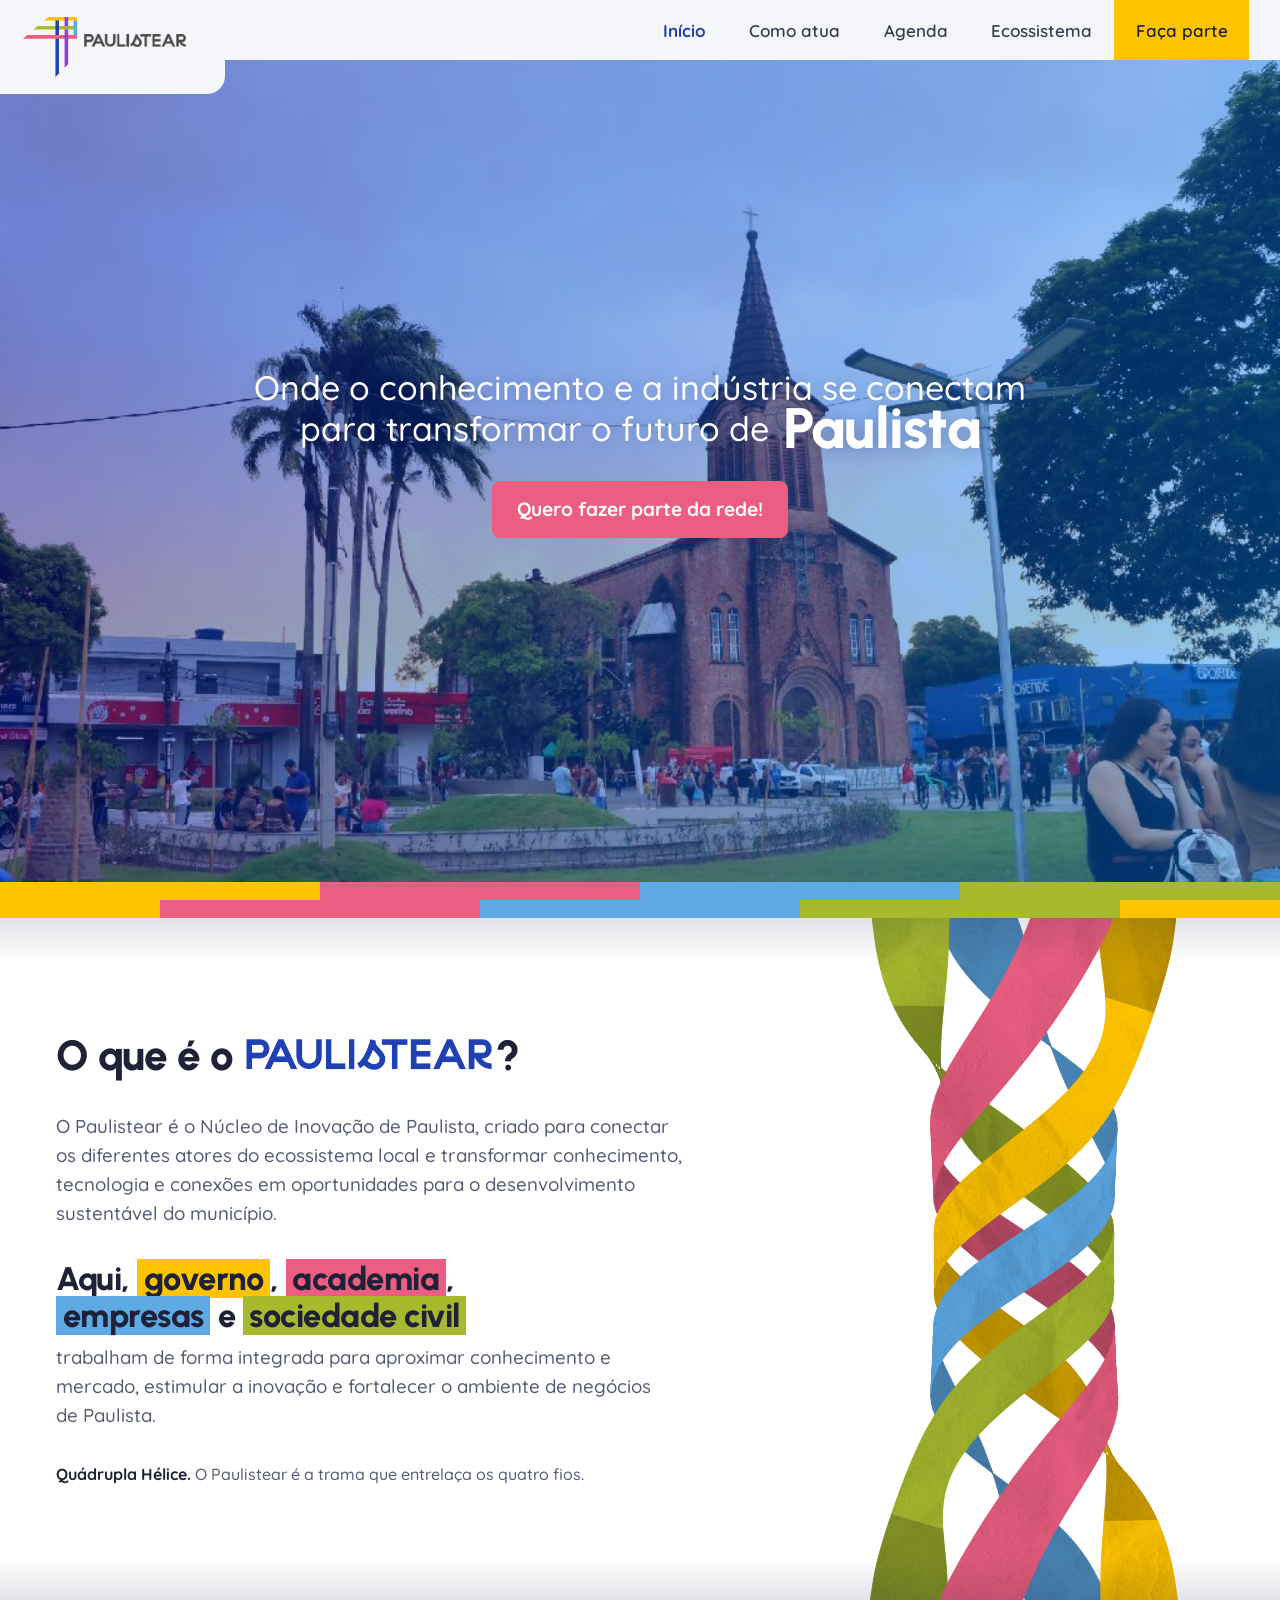
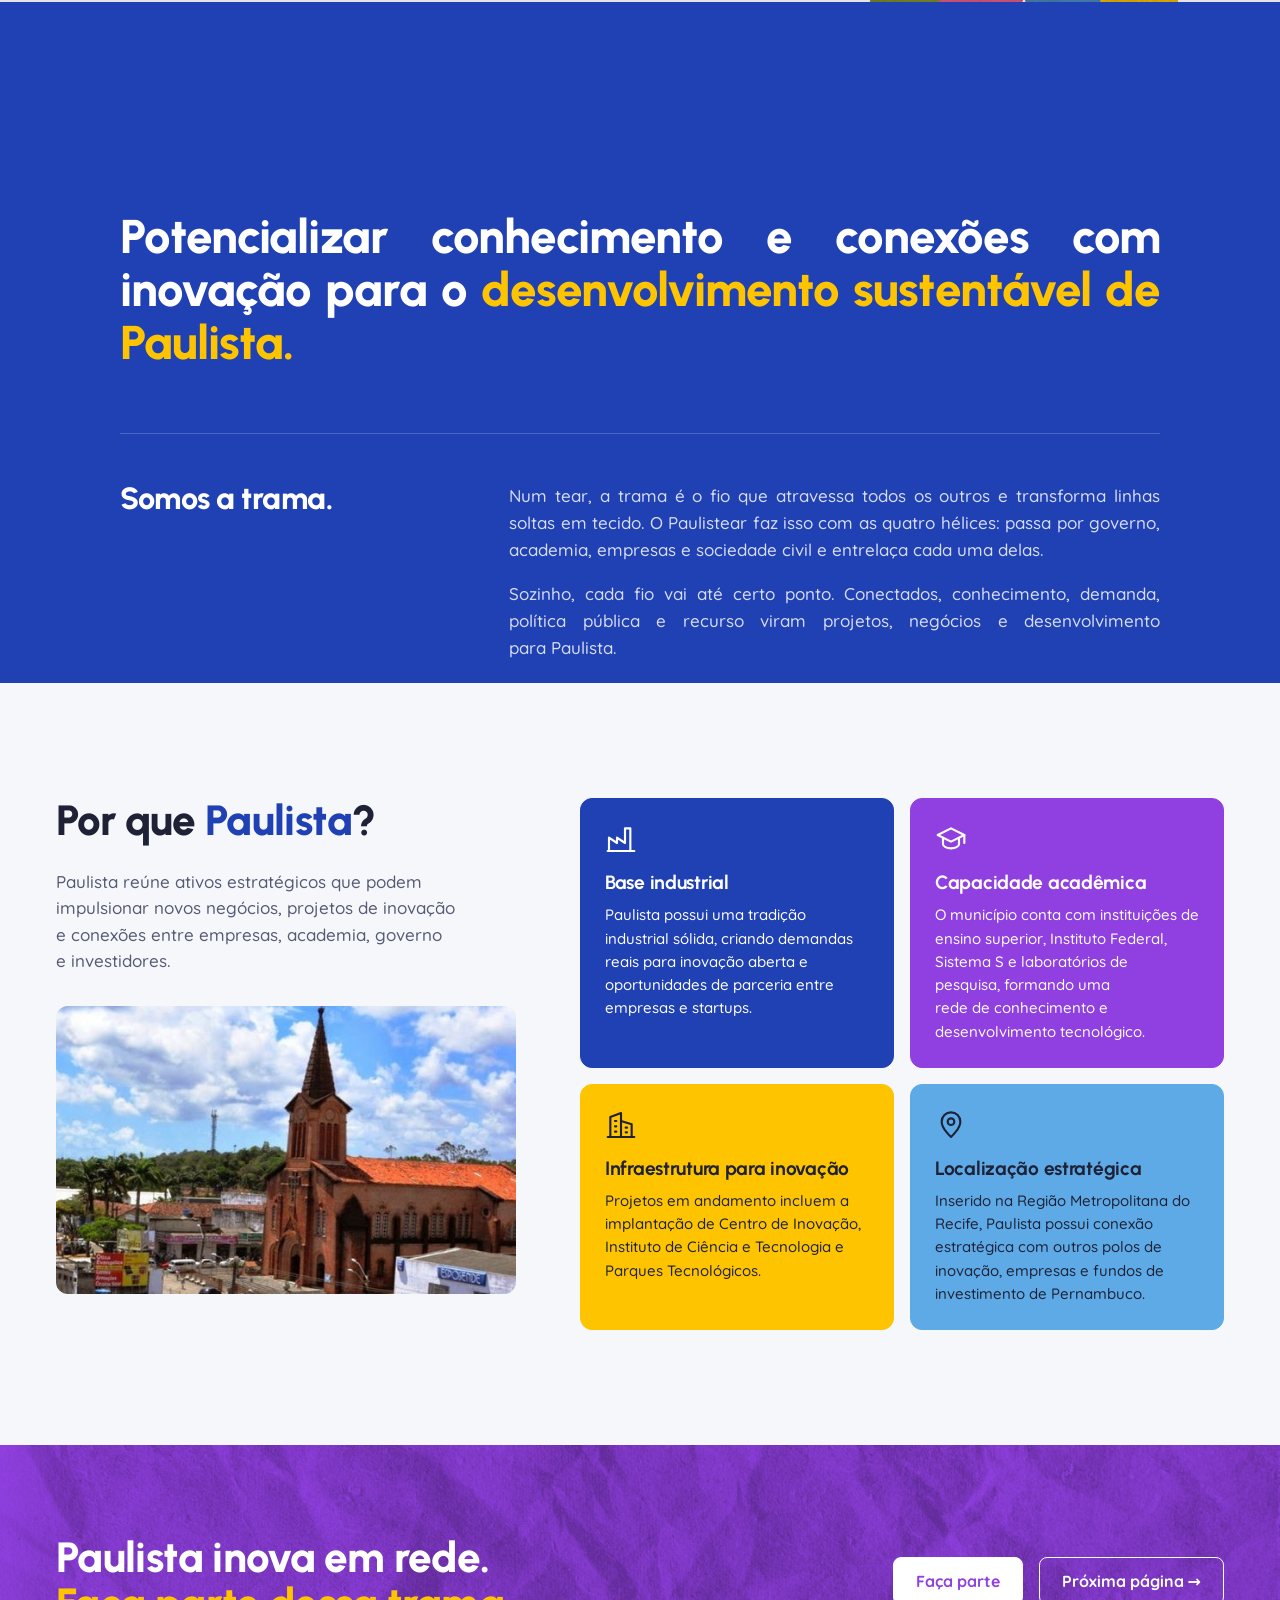
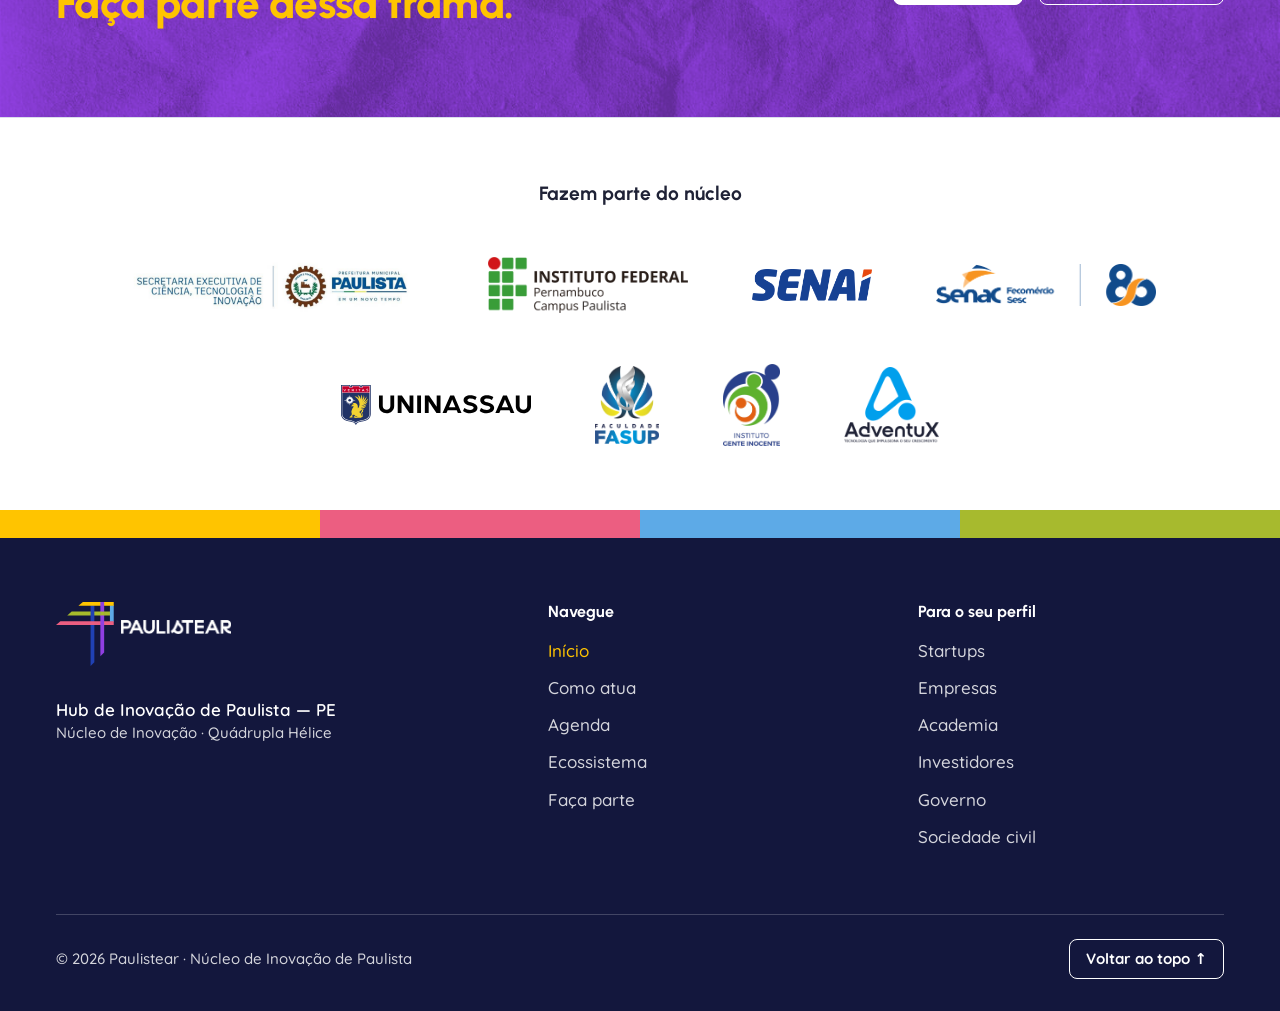
==== commit 3ec0a39e: "Redesign do site Paulistear em cinco páginas Início, Como atua, Agenda, Ecossistema e Faça parte, co" ====
--- a/index.html
+++ b/index.html
@@ -3,422 +3,109 @@
 <head>
 <meta charset="utf-8">
 <meta name="viewport" content="width=device-width,initial-scale=1,viewport-fit=cover">
-<title>Paulistear</title>
+<title>Paulistear · Núcleo de Inovação de Paulista</title>
+<meta name="description" content="O Paulistear é o Núcleo de Inovação de Paulista (PE): conecta governo, academia, empresas e sociedade civil para transformar conhecimento em oportunidades.">
 <link rel="preconnect" href="https://fonts.googleapis.com">
 <link rel="preconnect" href="https://fonts.gstatic.com" crossorigin>
 <link rel="stylesheet" href="https://fonts.googleapis.com/css2?family=DM+Mono:wght@400;500&family=Quicksand:wght@400;500;600;700&family=Urbanist:wght@600;700;800;900&display=swap">
 <link rel="stylesheet" href="styles.css">
 </head>
-<body>
-<div id="weave" aria-hidden="true"><svg id="weaveSvg" xmlns="http://www.w3.org/2000/svg"></svg></div>
+<body data-page="inicio">
+<a class="skip" href="#main">Pular para o conteúdo</a>
+<header class="nav" id="nav"></header>
 
-<header class="nav" id="nav">
-  <a class="nav-logo" href="#inicio" aria-label="Paulistear — início"><img src="assets/logo.png" alt="Paulistear" width="438" height="160"></a>
-  <ul class="nav-links" id="navLinks">
-    <li><a href="#o-que-e">O Paulistear</a></li>
-    <li><a href="#por-que">Por que Paulista</a></li>
-    <li><a href="#como-atua">Como atua</a></li>
-    <li><a href="#mapa">Ecossistema</a></li>
-    <li><a href="#oportunidades">Oportunidades</a></li>
-    <li><a href="#governanca">Governança</a></li>
-  </ul>
-  <a class="btn yellow nav-cta" href="#conecte" style="padding:.7em 1.05em;font-size:.86rem;border-radius:11px">Faça parte</a>
-  <button class="menu-btn" id="menuBtn" aria-label="Abrir menu" aria-expanded="false"><i></i><i></i><i></i></button>
-</header>
+<main id="main">
 
-<main id="page">
+<!-- HERO -->
+<section class="hero" id="inicio">
+  <div class="hero-bg" id="heroBg" aria-hidden="true"></div>
+  <div class="wrap">
+    <h1 class="tagline">Onde o conhecimento e a indústria se conectam para transformar o futuro de <b>Paulista</b></h1>
+    <a class="btn" href="faca-parte.html">Quero fazer parte da rede!</a>
+  </div>
+</section>
+<div class="weave" id="weave" aria-hidden="true"><i></i><i></i></div>
 
-<!-- 1. HERO -->
-<section class="sec hero" id="inicio" data-sec>
-  <div class="hero-top">
-    <div class="hero-brand">
-      <div class="mark-space" id="mark"></div>
-      <h1>
-        <span class="wm" role="img" aria-label="Paulistear"></span>
-        <span class="tagline"><span class="tag-soft">Onde o conhecimento e a indústria se conectam<br>para transformar o futuro de</span> <b>Paulista</b><i class="px"></i></span>
-      </h1>
+<!-- O QUE É + QUÁDRUPLA HÉLICE -->
+<section class="sec white has-helix" id="o-que-e">
+  <div class="wrap about-grid">
+    <div class="about-text">
+      <h2 class="about-title">O que é o <span class="wm" role="img" aria-label="Paulistear"></span>?</h2>
+      <p>O Paulistear é o Núcleo de Inovação de Paulista, criado para conectar os diferentes atores do ecossistema local e transformar conhecimento, tecnologia e conexões em oportunidades para o desenvolvimento sustentável do município.</p>
+      <p class="four">Aqui, <mark style="--c:var(--yellow)">governo</mark>, <mark style="--c:var(--pink)">academia</mark>, <mark style="--c:var(--sky)">empresas</mark> e <mark style="--c:var(--green)">sociedade civil</mark></p>
+      <p>trabalham de forma integrada para aproximar conhecimento e mercado, estimular a inovação e fortalecer o ambiente de negócios de Paulista.</p>
+      <p class="helix-cap"><b>Quádrupla Hélice.</b> O Paulistear é a trama que entrelaça os quatro fios.</p>
     </div>
   </div>
-  <div class="hero-body">
-    <div class="hero-copy">
-      <p class="lead"><i class="px"></i><strong>Conectando</strong> <span class="lead-rest"><mark>startups, universidades, indústrias e capital para acelerar o desenvolvimento sustentável do nosso município.</mark></span></p>
-      <div class="ctas">
-        <a class="btn green" href="#conecte">Quero fazer parte da rede <span class="arr">→</span></a>
-        <a class="btn pink" href="#por-que">Conheça o ecossistema <span class="arr">↓</span></a>
-        
+  <figure class="fabric helix" id="fabric">
+    <canvas id="fabricCv" role="img" aria-label="Hélice quádrupla: quatro fitas coloridas que se trançam, representando governo, academia, empresas e sociedade civil"></canvas>
+  </figure>
+</section>
+
+<!-- OBJETIVO + SOMOS A TRAMA -->
+<section class="sec brand" id="missao">
+  <div class="wrap">
+    <blockquote class="quote">
+      <p>Potencializar conhecimento e conexões com inovação para o <em>desenvolvimento sustentável de Paulista.</em></p>
+    </blockquote>
+    <div class="trama">
+      <h2>Somos a trama.</h2>
+      <div>
+        <p>Num tear, a trama é o fio que atravessa todos os outros e transforma linhas soltas em tecido. O Paulistear faz isso com as quatro hélices: passa por governo, academia, empresas e sociedade civil e entrelaça cada uma delas.</p>
+        <p>Sozinho, cada fio vai até certo ponto. Conectados, conhecimento, demanda, política pública e recurso viram projetos, negócios e desenvolvimento para Paulista.</p>
       </div>
     </div>
-    <figure class="loom" hidden>
-      <div class="loom-head">
-        <span class="def"><b>Paulis·tear</b><br>tear, s.m. — máquina que entrelaça fios para formar um tecido</span>
-      </div>
-      <canvas id="loom" aria-label="Animação de um tear entrelaçando fios coloridos que representam startups, universidades, indústrias e capital" role="img"></canvas>
-      <figcaption>
-        <span style="--c:var(--pink)"><i></i>Startups</span>
-        <span style="--c:var(--purple)"><i></i>Universidades</span>
-        <span style="--c:var(--yellow)"><i></i>Indústrias</span>
-        <span style="--c:var(--sky)"><i></i>Capital</span>
-      </figcaption>
-    </figure>
   </div>
 </section>
 
-<!-- 2. O QUE É -->
-<section class="sec about" id="o-que-e" data-sec>
-  <h2 class="about-title">O que é o <span class="wm" role="img" aria-label="Paulistear" style="aspect-ratio:1400/177"></span>?</h2>
-  <div class="about-grid">
-    <div class="about-text" lang="pt-BR">
-      <p class="js-balance">O Paulistear é o Núcleo de Inovação de Paulista, criado para conectar os diferentes atores do ecossistema local e transformar conhecimento, tecnologia e conexões em oportunidades para o desenvolvimento sustentável do município.</p>
-      <span class="four">Aqui, governo, academia, empresas e sociedade <span style="white-space:nowrap">civil<span class="sq" aria-hidden="true"></span></span></span>
-      <p>trabalham de forma integrada para aproximar conhecimento e mercado, estimular a inovação e fortalecer o ambiente de negócios de Paulista.</p>
-    </div>
-    <figure class="helix">
-      <canvas id="helix" role="img" aria-label="Quádrupla Hélice: quatro fios entrelaçados representando governo, academia, empresas e sociedade civil"></canvas>
-      <ul class="helix-legend" id="helixLegend">
-        <li><button data-i="0" style="--c:var(--yellow)"><i></i>Governo</button></li>
-        <li><button data-i="1" style="--c:var(--pink)"><i></i>Educação e Academia</button></li>
-        <li><button data-i="2" style="--c:var(--sky)"><i></i>Empresas e Indústria</button></li>
-        <li><button data-i="3" style="--c:var(--green)"><i></i>Sociedade Civil</button></li>
-      </ul>
-      <figcaption class="helix-cap">Quádrupla Hélice</figcaption>
-    </figure>
-  </div>
-<div class="quote-wrap">
-  <blockquote class="quote" id="quote">
-    <span class="pp" aria-hidden="true"></span>
-    <p id="quoteText">Potencializar conhecimento e conexões com inovação para o desenvolvimento sustentável de Paulista.</p>
-  </blockquote>
-  <div class="quote-hold" aria-hidden="true"></div>
-  </div>
-  <div class="quote-tail" aria-hidden="true"></div>
-</section>
-
-<!-- 3. POR QUE PAULISTA -->
-<section class="sec why" id="por-que" data-sec>
-  <div class="why-grid">
+<!-- POR QUE PAULISTA -->
+<section class="sec light" id="por-que">
+  <div class="wrap why-grid">
     <div class="why-side">
-      <span class="eyebrow" style="color:var(--blue)">Território estratégico</span>
       <h2>Por que <em>Paulista</em>?</h2>
       <p>Paulista reúne ativos estratégicos que podem impulsionar novos negócios, projetos de inovação e conexões entre empresas, academia, governo e investidores.</p>
       <figure class="why-photo">
         <div class="ph" role="img" aria-label="Vista do centro de Paulista"></div>
-        <figcaption><b>Paulista · PE</b>7°56′ S · 34°52′ O<br>Região Metropolitana do Recife</figcaption>
       </figure>
     </div>
-    <div class="why-cards">
-      <article class="wcard" style="--i:0;--bg:var(--blue);--fg:#fff">
-        <span class="tag">Diferencial · indústria</span>
-        <div class="wc-head"><h3>Base industrial</h3><svg viewBox="0 0 180 130" aria-hidden="true"><path d="M0 130V60l36 22V60l36 22V60l36 22V20h22v110z" fill="#FFC400"/><rect x="138" y="0" width="16" height="130" fill="#5DAAE7"/><rect x="160" y="30" width="16" height="100" fill="#fff" opacity=".35"/></svg></div>
+    <div class="cards">
+      <article class="card fill" style="--bg:var(--blue);--fg:#fff">
+        <svg class="ico" viewBox="0 0 24 24" aria-hidden="true"><path d="M3 21V11l6 4v-4l6 4V4h4v17"/><path d="M2 21h20"/></svg>
+        <h3>Base industrial</h3>
         <p>Paulista possui uma tradição industrial sólida, criando demandas reais para inovação aberta e oportunidades de parceria entre empresas e startups.</p>
       </article>
-      <article class="wcard" style="--i:1;--bg:var(--purple);--fg:#fff">
-        <span class="tag">Diferencial · conhecimento</span>
-        <div class="wc-head"><h3>Capacidade acadêmica</h3><svg viewBox="0 0 180 130" aria-hidden="true"><rect x="10" y="100" width="150" height="22" fill="#FFC400"/><rect x="24" y="72" width="130" height="22" fill="#A7BA2E"/><rect x="4" y="44" width="140" height="22" fill="#5DAAE7"/><rect x="30" y="16" width="120" height="22" fill="#EC5E81"/><rect x="150" y="0" width="12" height="44" fill="#fff" opacity=".5"/></svg></div>
+      <article class="card fill" style="--bg:var(--purple);--fg:#fff">
+        <svg class="ico" viewBox="0 0 24 24" aria-hidden="true"><path d="M2 9l10-5 10 5-10 5z"/><path d="M6 11.2V16c0 1.6 2.7 3 6 3s6-1.4 6-3v-4.8"/><path d="M22 9v6"/></svg>
+        <h3>Capacidade acadêmica</h3>
         <p>O município conta com instituições de ensino superior, Instituto Federal, Sistema S e laboratórios de pesquisa, formando uma rede de conhecimento e desenvolvimento tecnológico.</p>
       </article>
-      <article class="wcard" style="--i:2;--bg:var(--yellow);--fg:var(--ink)">
-        <span class="tag">Diferencial · infraestrutura</span>
-        <div class="wc-head"><h3>Infraestrutura para inovação</h3><svg viewBox="0 0 180 130" aria-hidden="true"><rect x="0" y="70" width="36" height="60" fill="#2041B4"/><rect x="46" y="36" width="36" height="94" fill="#903FE1"/><rect x="92" y="4" width="36" height="126" fill="none" stroke="#1F2236" stroke-width="3" stroke-dasharray="6 5"/><rect x="138" y="54" width="36" height="76" fill="#EC5E81"/></svg></div>
+      <article class="card fill" style="--bg:var(--yellow);--fg:var(--ink)">
+        <svg class="ico" viewBox="0 0 24 24" aria-hidden="true"><path d="M4 21V6l8-3v18"/><path d="M12 9l8 2.5V21"/><path d="M2 21h20"/><path d="M7.5 9h1M7.5 13h1M7.5 17h1M15.5 14h1M15.5 17.5h1"/></svg>
+        <h3>Infraestrutura para inovação</h3>
         <p>Projetos em andamento incluem a implantação de Centro de Inovação, Instituto de Ciência e Tecnologia e Parques Tecnológicos.</p>
       </article>
-      <article class="wcard" style="--i:3;--bg:var(--sky);--fg:var(--ink)">
-        <span class="tag">Diferencial · localização</span>
-        <div class="wc-head"><h3>Localização estratégica</h3><svg viewBox="0 0 180 130" aria-hidden="true"><g fill="none" stroke="#1F2236" stroke-width="2" opacity=".5"><circle cx="90" cy="65" r="30"/><circle cx="90" cy="65" r="56" stroke-dasharray="4 5"/></g><g stroke="#1F2236" stroke-width="3"><path d="M90 65L22 18M90 65l70-38M90 65l-58 58M90 65l66 50"/></g><rect x="78" y="53" width="24" height="24" fill="#FFC400" stroke="#1F2236" stroke-width="3"/><g fill="#fff" stroke="#1F2236" stroke-width="2.5"><rect x="14" y="10" width="16" height="16"/><rect x="152" y="19" width="16" height="16"/><rect x="24" y="115" width="16" height="16"/><rect x="148" y="107" width="16" height="16"/></g></svg></div>
+      <article class="card fill" style="--bg:var(--sky);--fg:var(--ink)">
+        <svg class="ico" viewBox="0 0 24 24" aria-hidden="true"><path d="M12 21s7-6.3 7-11.5a7 7 0 0 0-14 0C5 14.7 12 21 12 21z"/><circle cx="12" cy="9.5" r="2.5"/></svg>
+        <h3>Localização estratégica</h3>
         <p>Inserido na Região Metropolitana do Recife, Paulista possui conexão estratégica com outros polos de inovação, empresas e fundos de investimento de Pernambuco.</p>
       </article>
     </div>
   </div>
 </section>
 
-<!-- 4. COMO ATUA -->
-<section class="how" id="como-atua" data-sec>
-  <div class="how-pin" id="howPin">
-    <div class="how-halo" id="howHalo"></div>
-    <div class="how-bg" id="howBg"></div>
-    <div class="how-track" id="howTrack">
-      <svg class="how-thread" id="howThread" aria-hidden="true"></svg>
-      <div class="how-intro">
-        <span class="eyebrow" style="color:var(--yellow)">Como o Paulistear atua</span>
-        <h2>Conectando oportunidades. <span>Gerando resultados.</span></h2>
-        <p>O Paulistear atua em diferentes frentes para fortalecer o ecossistema de inovação de Paulista.</p>
-        <span class="hint">6 eixos estratégicos <svg width="40" height="10" viewBox="0 0 40 10" fill="none" stroke="currentColor" stroke-width="1.5"><path d="M0 5h38M33 1l5 4-5 4"/></svg></span>
-      </div>
-      <article class="axis up" style="--c:var(--yellow)"><span class="knot"></span><div class="half"><span class="n">01</span><h3>Ambientes de inovação</h3><p>Estruturar e ativar ambientes de inovação no território.</p><div class="pr"><b>Na prática</b><span>Coworkings</span><span>Espaços makers</span><span>Laboratórios</span><span>Centros de inovação</span></div></div><div class="half"></div></article>
-      <article class="axis dn" style="--c:var(--green)"><span class="knot"></span><div class="half"><span class="n">02</span><h3>Programas &amp; ações</h3><p>Criar oportunidades para desenvolver ideias, negócios e soluções.</p><div class="pr"><b>Na prática</b><span>Ideathons</span><span>Hackathons</span><span>Editais</span><span>Empreendedorismo</span><span>Acompanhamento de negócios</span></div></div><div class="half"></div></article>
-      <article class="axis up" style="--c:var(--sky)"><span class="knot"></span><div class="half"><span class="n">03</span><h3>Integração ICTs + demanda</h3><p>Conectar conhecimento acadêmico aos desafios reais das empresas.</p><div class="pr"><b>Na prática</b><span>Projetos de extensão</span><span>Pesquisa aplicada</span><span>Banco de desafios tecnológicos</span></div></div><div class="half"></div></article>
-      <article class="axis dn" style="--c:var(--purple)"><span class="knot"></span><div class="half"><span class="n">04</span><h3>Políticas públicas</h3><p>Facilitar o acesso às políticas e mecanismos de apoio à inovação.</p><div class="pr"><b>Na prática</b><span>Legislação</span><span>Incentivos</span><span>Desburocratização</span><span>Benefícios para empresas</span></div></div><div class="half"></div></article>
-      <article class="axis up" style="--c:var(--pink)"><span class="knot"></span><div class="half"><span class="n">05</span><h3>Atração de capital</h3><p>Aproximar negócios e projetos de fontes de financiamento.</p><div class="pr"><b>Na prática</b><span>Fundos de investimento</span><span>Editais de fomento</span><span>Oportunidades de captação</span></div></div><div class="half"></div></article>
-      <article class="axis dn" style="--c:#8FA0FF"><span class="knot"></span><div class="half"><span class="n">06</span><h3>Governança &amp; comunicação</h3><p>Fortalecer a governança e manter o ecossistema conectado.</p><div class="pr"><b>Na prática</b><span>Comitê da Quádrupla Hélice</span><span>Comunicação contínua de oportunidades</span></div></div><div class="half"></div></article>
-      <div class="how-end"></div>
+<!-- FECHAMENTO -->
+<section class="t-purple closing tex">
+  <div class="wrap">
+    <h2>Paulista inova em rede. <em>Faça parte dessa trama.</em></h2>
+    <div class="btns">
+      <a class="btn" href="faca-parte.html">Faça parte</a>
+      <a class="btn alt" href="como-atua.html" aria-label="Próxima página: Como atua">Próxima página →</a>
     </div>
   </div>
 </section>
 
-<!-- 5. SEU PAPEL -->
-<section class="sec roles" id="seu-papel" data-sec>
-  <div class="roles-head">
-    <div>
-      <span class="eyebrow" style="color:var(--purple)">Encontre seu caminho</span>
-      <h2 style="margin-top:14px">Qual é o seu <em>papel</em> no ecossistema?</h2>
-    </div>
-    <p>O Paulistear conecta diferentes perfis a oportunidades de inovação, negócios, conhecimento e investimento.</p>
-  </div>
-  <div class="acc" id="acc">
-    <article class="acc-item on" style="--c:var(--purple)">
-      <button class="acc-tab" aria-expanded="true"><span class="g">A</span><span class="v">Startups e empreendedores</span><span class="g">+</span></button>
-      <div class="acc-body">
-        <svg class="glyph" viewBox="0 0 100 100" aria-hidden="true"><rect x="47" y="0" width="6" height="11" fill="#5DAAE7"/><rect x="2" y="37" width="11" height="6" fill="#A7BA2E"/><rect x="87" y="37" width="11" height="6" fill="#A7BA2E"/><rect x="16" y="8" width="6" height="11" fill="#5DAAE7" transform="rotate(-45 19 13.5)"/><rect x="78" y="8" width="6" height="11" fill="#5DAAE7" transform="rotate(45 81 13.5)"/><path d="M50 16a24 24 0 0 1 14 43.5V70H36V59.5A24 24 0 0 1 50 16z" fill="#FFC400"/><rect x="42" y="27" width="6" height="16" fill="#fff" opacity=".7"/><rect x="36" y="74" width="28" height="7" fill="#fff"/><rect x="38" y="84" width="24" height="7" fill="#EC5E81"/><rect x="44" y="94" width="12" height="6" fill="#fff"/></svg>
-        <span class="who">Perfil · Startups e empreendedores</span>
-        <h3>Da ideia ao desafio real</h3>
-        <p>Mentorias, incubação, espaços makers e conexão com desafios reais de empresas.</p>
-        <button class="btn" data-go="startup">Inscreva sua startup <span class="arr">→</span></button>
-      </div>
-    </article>
-    <article class="acc-item" style="--c:var(--sky);--t:var(--ink)">
-      <button class="acc-tab" aria-expanded="false"><span class="g">B</span><span class="v">Empresas e indústrias</span><span class="g">+</span></button>
-      <div class="acc-body">
-        <svg class="glyph" viewBox="0 0 100 100" aria-hidden="true"><path d="M0 100V50l25 16V50l25 16V50l25 16V10h25v90z" fill="#2041B4"/></svg>
-        <span class="who">Perfil · Empresas e indústrias</span>
-        <h3>Inovação aberta na prática</h3>
-        <p>Conexão com inovação aberta, soluções para gargalos operacionais e parcerias com instituições de ciência e tecnologia.</p>
-        <button class="btn" data-go="empresa">Seja uma empresa parceira <span class="arr">→</span></button>
-      </div>
-    </article>
-    <article class="acc-item" style="--c:var(--pink)">
-      <button class="acc-tab" aria-expanded="false"><span class="g">C</span><span class="v">Academia, professores e alunos</span><span class="g">+</span></button>
-      <div class="acc-body">
-        <svg class="glyph" viewBox="0 0 100 100" aria-hidden="true"><rect x="0" y="76" width="90" height="16" fill="#FFC400"/><rect x="10" y="54" width="80" height="16" fill="#fff"/><rect x="0" y="32" width="84" height="16" fill="#903FE1"/><rect x="14" y="10" width="72" height="16" fill="#A7BA2E"/></svg>
-        <span class="who">Perfil · Academia</span>
-        <h3>Pesquisa com endereço</h3>
-        <p>Oportunidades para aplicar pesquisas e projetos em desafios reais do território.</p>
-        <button class="btn" data-go="academia">Conecte seu projeto/laboratório <span class="arr">→</span></button>
-      </div>
-    </article>
-    <article class="acc-item" style="--c:var(--blue)">
-      <button class="acc-tab" aria-expanded="false"><span class="g">D</span><span class="v">Investidores e mentores</span><span class="g">+</span></button>
-      <div class="acc-body">
-        <svg class="glyph" viewBox="0 0 100 100" aria-hidden="true"><rect x="0" y="70" width="18" height="30" fill="#5DAAE7"/><rect x="27" y="50" width="18" height="50" fill="#A7BA2E"/><rect x="54" y="28" width="18" height="72" fill="#FFC400"/><rect x="81" y="0" width="18" height="100" fill="#EC5E81"/></svg>
-        <span class="who">Perfil · Investidores e mentores</span>
-        <h3>Acesso ao que está nascendo</h3>
-        <p>Acesso a oportunidades, startups e projetos do ecossistema, além da possibilidade de participar da rede de inovação.</p>
-        <button class="btn" data-go="investidor">Junte-se à rede de mentores/investidores <span class="arr">→</span></button>
-      </div>
-    </article>
-  </div>
-</section>
-
-<!-- 6. MAPA -->
-<section class="sec map" id="mapa" data-sec>
-  <div class="map-head">
-    <div>
-      <span class="eyebrow" style="color:var(--blue)">Mapa do ecossistema</span>
-      <h2>Explore o ecossistema de inovação de Paulista</h2>
-    </div>
-    <p>Conheça os espaços, instituições e organizações que fazem parte do ecossistema de inovação de Paulista. Clique nos pontos para conhecer cada ativo.</p>
-  </div>
-  <div class="chips" id="mapChips"></div>
-  <div class="map-wrap" id="mapWrap">
-    <div class="map-canvas">
-      <svg viewBox="0 0 800 560" id="mapSvg" role="img" aria-label="Mapa ilustrativo de Paulista com pontos do ecossistema de inovação">
-        <defs>
-          <pattern id="waves" width="40" height="16" patternUnits="userSpaceOnUse"><path d="M0 8c10-8 10 8 20 0s10 8 20 0" fill="none" stroke="#B9D6F2" stroke-width="1.5"/></pattern>
-          <pattern id="hatch" width="8" height="8" patternUnits="userSpaceOnUse" patternTransform="rotate(45)"><rect width="8" height="8" fill="#F3F4F9"/><line x1="0" y1="0" x2="0" y2="8" stroke="#E4E6F0" stroke-width="3"/></pattern>
-        </defs>
-        <rect width="800" height="560" fill="url(#hatch)"/>
-        <path d="M596 0 C586 70 566 130 590 200 C612 262 588 330 606 392 C622 448 600 500 614 560 L800 560 L800 0Z" fill="#DCEBFA"/>
-        <path d="M596 0 C586 70 566 130 590 200 C612 262 588 330 606 392 C622 448 600 500 614 560 L800 560 L800 0Z" fill="url(#waves)" opacity=".7"/>
-        <path d="M62 40 C150 26 250 46 340 30 C430 16 520 34 588 26 C580 80 568 136 590 200 C612 262 588 330 606 392 C618 440 604 490 610 526 C520 536 420 520 330 530 C240 540 150 526 70 530 C44 460 64 400 46 330 C30 260 70 190 50 120 C44 90 54 64 62 40Z" fill="#fff" stroke="#1F2236" stroke-width="2" stroke-dasharray="7 6"/>
-        <path d="M60 300 C160 280 240 330 330 300 S500 250 596 262" fill="none" stroke="#E7E9F3" stroke-width="12" stroke-linecap="round"/>
-        <path d="M300 30 C290 140 350 220 320 320 S300 460 330 530" fill="none" stroke="#E7E9F3" stroke-width="12" stroke-linecap="round"/>
-        <path d="M140 60 C170 150 150 230 210 300 S260 430 250 528" fill="none" stroke="#E7E9F3" stroke-width="8" stroke-linecap="round"/>
-        <path d="M90 470 C170 440 260 470 350 430 S520 440 604 440" fill="none" stroke="#CFE3F7" stroke-width="5" stroke-linecap="round"/>
-        <text class="lbl b" x="705" y="300" text-anchor="middle" transform="rotate(90 705 300)">Oceano Atlântico</text>
-        <text class="lbl" x="560" y="70" text-anchor="end">Maria Farinha</text>
-        <text class="lbl" x="572" y="220" text-anchor="end">Pau Amarelo</text>
-        <text class="lbl" x="582" y="420" text-anchor="end">Janga</text>
-        <text class="lbl" x="360" y="270">Centro</text>
-        <text class="lbl" x="120" y="250">Mirueira</text>
-        <text class="lbl" x="170" y="400">Paratibe</text>
-        <text class="lbl" x="150" y="96">Arthur Lundgren</text>
-        <text class="lbl" x="400" y="500">Maranguape</text>
-        <text class="lbl" x="300" y="18" text-anchor="middle">↑ Igarassu</text>
-        <text class="lbl" x="330" y="552" text-anchor="middle">↓ Olinda · Recife</text>
-        <text class="lbl" x="14" y="300" transform="rotate(-90 14 300)" text-anchor="middle">← Abreu e Lima</text>
-        <g id="pins"></g>
-      </svg>
-    </div>
-    <aside class="map-panel" id="mapPanel" aria-live="polite"></aside>
-  </div>
-</section>
-
-<!-- 7. OPORTUNIDADES -->
-<section class="sec opps" id="oportunidades" data-sec>
-  <div class="opps-head">
-    <div>
-      <span class="eyebrow" style="color:var(--pink)">Agenda do ecossistema</span>
-      <h2>Oportunidades para fazer parte</h2>
-    </div>
-    <p class="stamp" id="stamp">Painel atualizado<br>—</p>
-  </div>
-  <div class="tabs" id="oppTabs" role="tablist" aria-label="Filtrar oportunidades"></div>
-  <div class="board">
-    <table>
-      <thead><tr><th>Tipo</th><th>Oportunidade</th><th>Data</th><th>Status</th></tr></thead>
-      <tbody id="oppBody"></tbody>
-    </table>
-  </div>
-  <div class="opps-foot">
-    <small id="oppsNote">Oportunidades ilustrativas · serão substituídas pela agenda oficial</small>
-  </div>
-</section>
-
-<!-- 8. FORMULÁRIO -->
-<section class="sec join" id="conecte" data-sec>
-  <div class="join-grid">
-    <div class="join-intro">
-      <span class="eyebrow" style="color:var(--yellow)">Conecte-se ao Paulistear</span>
-      <h2>Faça parte do ecossistema</h2>
-      <p>Quer participar, desenvolver um projeto, apresentar um desafio, buscar parceiros ou conhecer oportunidades de inovação em Paulista?</p>
-      <p>Cadastre-se e conecte-se à rede.</p>
-      <div class="route" aria-live="polite">
-        <h4><span>Encaminhamento inteligente</span><span id="routeTag">aguardando perfil</span></h4>
-        <svg viewBox="0 0 460 250" id="routeSvg" aria-hidden="true"></svg>
-        <p class="route-out" id="routeOut">Escolha seu perfil e interesse: mostramos para qual área da equipe seu cadastro será enviado.</p>
-      </div>
-    </div>
-    <div class="join-card" id="joinCard">
-      <form id="joinForm" novalidate>
-        <div class="fgrid">
-          <div class="field"><label for="f-nome">Nome</label><input type="text" id="f-nome" autocomplete="name" placeholder="Seu nome completo"><span class="msg"></span></div>
-          <div class="field"><label for="f-email">E-mail</label><input type="email" id="f-email" autocomplete="email" placeholder="voce@exemplo.com"><span class="msg"></span></div>
-          <div class="field"><label for="f-tel">Telefone</label><input type="tel" id="f-tel" autocomplete="tel" placeholder="(81) 90000-0000"><span class="msg"></span></div>
-          <div class="field"><label for="f-org">Organização</label><input type="text" id="f-org" autocomplete="organization" placeholder="Empresa, instituição ou projeto"><span class="msg"></span></div>
-          <fieldset class="field full" id="fs-perfil"><legend>Perfil</legend><div class="opts" id="optPerfil"></div><span class="msg"></span></fieldset>
-          <fieldset class="field full" id="fs-int"><legend>Interesse</legend><div class="opts" id="optInt"></div><span class="msg"></span></fieldset>
-        </div>
-        <button class="btn" type="submit">Quero fazer parte da rede <span class="arr">→</span></button>
-      </form>
-    </div>
-  </div>
-</section>
-
-<!-- 9. RECURSOS -->
-<section class="sec res" id="recursos" data-sec>
-  <div class="res-grid">
-    <div class="book-wrap" id="bookWrap">
-      <div class="book" id="book">
-        <div class="pages"></div>
-        <div class="cover">
-          <div class="bars"><i style="--c:var(--yellow);--l:70%"></i><i style="--c:var(--green);--l:88%"></i><i style="--c:var(--pink);--l:100%"></i><i style="--c:var(--sky);--l:40%"></i></div>
-          <div class="t"><small>Cartilha</small>Captação de Recursos</div>
-          <span class="wm" role="img" aria-label="Paulistear"></span>
-        </div>
-      </div>
-    </div>
-    <div class="res-copy">
-      <span class="eyebrow">Recursos e investimento</span>
-      <h2>Encontre recursos para transformar ideias em projetos</h2>
-      <p>Acesse informações sobre fontes de financiamento, editais de fomento e oportunidades de investimento para negócios e projetos de inovação.</p>
-      <ul class="res-list">
-        <li><b>Fundos de investimento</b><span>Capital para escalar negócios inovadores</span><i>→</i></li>
-        <li><b>Editais de fomento</b><span>Recursos públicos para pesquisa e inovação</span><i>→</i></li>
-        <li><b>Oportunidades de captação</b><span>Rodadas, prêmios e programas de apoio</span><i>→</i></li>
-      </ul>
-      <div class="res-ctas">
-        <a class="btn ink" href="#recursos">Acessar guia de recursos <span class="arr">→</span></a>
-        <a class="btn ghost" href="#recursos" style="color:var(--ink)">Cartilha de captação (PDF) <span class="soon">em breve</span></a>
-      </div>
-    </div>
-  </div>
-</section>
-
-<!-- 10. GOVERNANÇA -->
-<section class="sec gov" id="governanca" data-sec>
-  <div class="gov-grid">
-    <div class="gov-copy">
-      <span class="eyebrow" style="color:var(--blue)">Governança</span>
-      <h2>Uma rede construída em conjunto</h2>
-      <p class="gov-lede">O Paulistear conecta os diferentes atores da Quádrupla Hélice para fortalecer a governança e construir soluções colaborativas para o desenvolvimento de Paulista.</p>
-      <dl class="gov-figs">
-        <div><dt>4</dt><dd>hélices representadas</dd></div>
-        <div><dt>1</dt><dd>comitê de governança</dd></div>
-        <div><dt>6</dt><dd>eixos estratégicos</dd></div>
-      </dl>
-      <div class="actors" id="actors">
-        <article class="actor" data-k="0" style="--c:var(--yellow)"><h3>Governo</h3><p>Articula políticas públicas, incentivos e desburocratização para quem inova.</p><span>Comitê · assentos a definir</span></article>
-        <article class="actor" data-k="1" style="--c:var(--pink)"><h3>Academia</h3><p>Produz conhecimento, pesquisa aplicada e forma os talentos do território.</p><span>Comitê · assentos a definir</span></article>
-        <article class="actor" data-k="2" style="--c:var(--sky)"><h3>Empresas</h3><p>Traz demandas reais, investimento e espaço para inovação aberta.</p><span>Comitê · assentos a definir</span></article>
-        <article class="actor" data-k="3" style="--c:var(--green)"><h3>Sociedade civil</h3><p>Aponta os desafios da cidade e participa da construção das soluções.</p><span>Comitê · assentos a definir</span></article>
-      </div>
-    </div>
-    <div class="gov-visual">
-      <div class="ring" id="ring">
-        <svg viewBox="0 0 100 100" preserveAspectRatio="none" aria-hidden="true">
-          
-          <line class="edge flow" style="--c:var(--yellow)" x1="18" y1="18" x2="82" y2="18"/>
-          <line class="edge flow rev" style="--c:var(--pink)" x1="82" y1="18" x2="82" y2="82"/>
-          <line class="edge flow" style="--c:var(--sky)" x1="82" y1="82" x2="18" y2="82"/>
-          <line class="edge flow rev" style="--c:var(--green)" x1="18" y1="82" x2="18" y2="18"/>
-        </svg>
-        <div class="node" id="nGov" style="left:18%;top:18%"><button data-k="0" style="--c:var(--yellow);--t:var(--ink)">Governo</button></div>
-        <div class="node" id="nAca" style="left:82%;top:18%"><button data-k="1" style="--c:var(--pink)">Academia</button></div>
-        <div class="node" id="nEmp" style="left:82%;top:82%"><button data-k="2" style="--c:var(--sky);--t:var(--ink)">Empresas</button></div>
-        <div class="node" id="nSoc" style="left:18%;top:82%"><button data-k="3" style="--c:var(--green);--t:var(--ink)">Sociedade civil</button></div>
-        <div class="core" id="core"><p><b>Comitê da Quádrupla Hélice</b>Integrantes em breve. Selecione um ator para ver seu papel.</p></div>
-      </div>
-    </div>
-  </div>
-</section>
-
-<!-- 11. NEWSLETTER -->
-<section class="sec news" id="novidades" data-sec>
-  <div class="news-card">
-    <div>
-      <span class="eyebrow" style="color:var(--pink)">Newsletter</span>
-      <h2 style="margin-top:14px">Fique conectado às novidades do ecossistema</h2>
-      <p>Receba novidades sobre eventos, programas, editais, oportunidades e iniciativas de inovação em Paulista.</p>
-    </div>
-    <form class="nl-form" id="nlForm" novalidate>
-      <div class="nl-row">
-        <div class="nl-field"><label for="nl-email">Seu melhor e-mail</label><input type="email" id="nl-email" placeholder="voce@exemplo.com" autocomplete="email"><span class="thread" id="nlThread"></span></div>
-        <button class="btn pink" type="submit">Quero receber <span class="arr">→</span></button>
-      </div>
-      <p class="nl-msg" id="nlMsg"></p>
-    </form>
-  </div>
-</section>
-
-<!-- 12. RODAPÉ -->
-<footer class="sec foot" id="contato" data-sec>
-  <div class="foot-grid">
-    <div class="foot-space" id="fmark"></div>
-    <div class="foot-main">
-      <div>
-        <span class="wm" role="img" aria-label="Paulistear"></span>
-        <p class="sub">Hub de Inovação de Paulista — PE<span>Núcleo de Inovação · Quádrupla Hélice</span></p>
-      </div>
-      <nav aria-label="Rodapé">
-        <h4>Navegue</h4>
-        <ul>
-          <li><a href="#o-que-e">O Paulistear</a></li>
-          <li><a href="#mapa">Ecossistema</a></li>
-          <li><a href="#oportunidades">Oportunidades</a></li>
-          <li><a href="#como-atua">Programas</a></li>
-          <li><a href="#seu-papel" data-open="1">Empresas</a></li>
-          <li><a href="#seu-papel" data-open="0">Startups</a></li>
-          <li><a href="#seu-papel" data-open="3">Investidores</a></li>
-          <li><a href="#conecte">Contato</a></li>
-        </ul>
-      </nav>
-    </div>
-    <div class="foot-bottom">
-      <span>© 2026 Paulistear · Núcleo de Inovação de Paulista</span>
-      <button id="toTop">Voltar ao topo ↑</button>
-    </div>
-  </div>
-</footer>
-
 </main>
+<div id="site-footer"></div>
 <script src="script.js"></script>
 </body>
 </html>
--- a/styles.css
+++ b/styles.css
@@ -1,455 +1,853 @@
-/* Layout: a loom — colored threads (warp/weft) cross the page and are woven as you scroll; each section is a different "fabric". */
+/* Paulistear · sistema visual (v4)
+   Tudo o que define a aparência do site parte dos tokens abaixo. */
 :root{
-  --dots:radial-gradient(rgba(170,196,255,.2) 1px,transparent 1.4px) 0 0/18px 18px;
-  --paper:#F6F7FB; --ink:#1F2236; --muted:#565B75; --grey:#444548; --night:#13173D; --night-2:#1C2257;
-  --yellow:#FFC400; --green:#A7BA2E; --pink:#EC5E81; --blue:#2041B4; --purple:#903FE1; --sky:#5DAAE7;
-  --hl:#FFF1AE; --line:#DADDEB; --card:#FFFFFF;
+  /* cores da marca */
+  --blue:#2041B4; --night:#13173D; --ink:#1F2236; --muted:#565B75; --paper:#F6F7FB; --line:#DADDEB;
+  --yellow:#FFC400; --green:#A7BA2E; --pink:#EC5E81; --purple:#903FE1; --sky:#5DAAE7;
+
+  /* destaque de palavras nos títulos: uma cor para fundo claro, outra para fundo escuro */
+  --accent-on-light:var(--blue);
+  --accent-on-dark:var(--yellow);
+
+  /* tipografia (famílias inalteradas) */
   --f-display:"Urbanist", "Avenir Next", "Segoe UI", system-ui, sans-serif;
   --f-body:"Quicksand", "Nunito", "Segoe UI", system-ui, sans-serif;
   --f-mono:"DM Mono", ui-monospace, "SFMono-Regular", Menlo, monospace;
-  --w:28px; --pad:max(124px, calc((100vw - 1180px) / 2));
-  --markW:calc(var(--w) * 5.2838); --markH:calc(var(--w) * 4.1216);
-  color-scheme: light;
-}
-@media (max-width:1100px){ :root{ --w:16px; --pad:72px; } }
-@media (max-width:700px){ :root{ --w:8px; --pad:34px; } }
+  --fs-h1:clamp(2.25rem, 4.8vw, 3.75rem);
+  --fs-h2:clamp(1.85rem, 3.3vw, 2.75rem);
+  --fs-h3:clamp(1.2rem, 1.5vw, 1.375rem);
+  --fs-lead:clamp(1.0625rem, 1.3vw, 1.25rem);
+  --fs-small:.9375rem;
+
+  /* espaçamento (base 8px) */
+  --sp-1:8px; --sp-2:16px; --sp-3:24px; --sp-4:32px; --sp-5:48px; --sp-6:64px; --sp-7:96px;
+  --sec-y:clamp(64px, 9vw, 120px);
+  --wrap:1200px; --gutter:clamp(20px, 5vw, 56px);
+  --nav-h:72px;
+
+  /* formas */
+  --r-btn:8px; --r-card:12px;
+  --band:28px;            /* espessura única de todas as faixas coloridas */
+  --dur:200ms;
+
+  /* valores de tema (fundo claro por padrão) */
+  --accent:var(--accent-on-light); --soft:var(--muted); --rule:var(--line); --focus:var(--blue);
+  color-scheme:light;
+}
+@media (max-width:480px){ :root{ --band:24px } }
 
 *,*::before,*::after{box-sizing:border-box}
-body{margin:0}
-[hidden]{display:none!important}
-img{max-width:100%}
-html{scroll-behavior:auto}
-body{background:var(--paper);color:var(--ink);font:500 1.0625rem/1.6 var(--f-body);position:relative;overflow-x:clip;-webkit-font-smoothing:antialiased}
-h1,h2,h3,h4{font-family:var(--f-display);margin:0;text-wrap:balance;letter-spacing:-.02em;line-height:1.02}
-p{margin:0}
+html{scroll-behavior:smooth;scroll-padding-top:calc(var(--nav-h) + 20px);scrollbar-width:none;-ms-overflow-style:none;-webkit-text-size-adjust:100%}
+html::-webkit-scrollbar{display:none}
+body{margin:0;padding-top:var(--nav-h);background:var(--paper);color:var(--ink);font:500 1.0625rem/1.6 var(--f-body);-webkit-font-smoothing:antialiased;overflow-x:hidden}
+h1,h2,h3,h4,p,ul,ol,dl,dd,figure,blockquote,fieldset{margin:0}
+ul,ol{padding:0;list-style:none}
+fieldset{border:0;padding:0;min-width:0}
+img,svg{display:block;max-width:100%}
 a{color:inherit}
-button,input,select{font:inherit}
-:focus-visible{outline:3px solid var(--sky);outline-offset:3px;border-radius:6px}
-.sr{position:absolute;width:1px;height:1px;overflow:hidden;clip:rect(0 0 0 0);white-space:nowrap}
-.eyebrow{font:500 .76rem/1 var(--f-mono);letter-spacing:.14em;text-transform:uppercase;display:inline-flex;align-items:center;gap:.6em}
-.eyebrow::before{content:"";width:.7em;height:.7em;background:currentColor}
-.px{display:inline-block;width:.42em;height:.42em;background:var(--sky);vertical-align:baseline;margin-left:.08em}
-
-/* weave overlay */
-#weave{position:absolute;left:0;top:0;width:100%;z-index:1;pointer-events:none;overflow:hidden}
-#weave svg{display:block;width:100%;height:100%}
-.sec{position:relative;padding-inline:var(--pad)}
-.sec > *{position:relative;z-index:2}
-.sec > .xf,.how-pin > .xf{position:absolute;inset:0;z-index:auto;pointer-events:none}
-
-/* nav */
-.nav{position:fixed;z-index:50;top:calc(env(safe-area-inset-top,0px) + 14px);left:50%;transform:translateX(-50%);width:min(1060px, calc(100% - 28px));display:flex;align-items:center;gap:14px;padding:6px 7px 6px 14px;border-radius:15px;background:rgba(255,255,255,.93);backdrop-filter:blur(14px) saturate(1.4);-webkit-backdrop-filter:blur(14px) saturate(1.4);box-shadow:0 8px 30px -12px rgba(19,23,61,.25);border:1px solid rgba(255,255,255,.7);transition:transform .5s cubic-bezier(.2,.8,.2,1)}
-.nav.hide{transform:translate(-50%,-130%)}
-.nav-logo{display:flex;align-items:center;gap:10px;text-decoration:none;flex:none}
-.nav-logo img{display:block;height:40px;width:auto}
-.nav-links{display:flex;gap:4px;margin-left:auto;list-style:none;padding:0;margin-block:0}
-.nav-links a{display:block;text-decoration:none;font-weight:600;font-size:.86rem;padding:.45em .7em;border-radius:9px;color:var(--ink)}
-.nav-links a:hover{background:rgba(32,65,180,.08)}
-.nav-cta{flex:none}
-.menu-btn{display:none;margin-left:auto;background:none;border:0;width:42px;height:42px;border-radius:10px;cursor:pointer}
-.menu-btn i{display:block;width:20px;height:3px;margin:4px auto;background:var(--ink)}
-.menu-btn i:nth-child(2){background:var(--purple)} .menu-btn i:nth-child(3){background:var(--yellow)}
-@media (max-width:1000px){
-  .nav-links{display:none;position:absolute;top:calc(100% + 8px);left:0;right:0;flex-direction:column;background:#fff;border-radius:16px;padding:10px;box-shadow:0 20px 40px -16px rgba(19,23,61,.35)}
-  .nav.open .nav-links{display:flex}
-  .menu-btn{display:block}
-  .nav-cta{display:none}
-}
-
-/* wordmark (mask so it can take any color) */
-.wm{display:block;aspect-ratio:1400/177;background:var(--grey);-webkit-mask:url([data-uri]) center/contain no-repeat;mask:url([data-uri]) center/contain no-repeat}
-
-/* buttons */
-.btn{--c:var(--blue);--t:#fff;display:inline-flex;align-items:center;gap:.6em;border:0;cursor:pointer;text-decoration:none;font:700 1rem/1 var(--f-body);padding:1em 1.5em;border-radius:14px;background:var(--c);color:var(--t);box-shadow:0 14px 30px -14px var(--c);transition:transform .25s cubic-bezier(.2,.8,.2,1), box-shadow .25s}
-.btn:hover{transform:translateY(-2px);box-shadow:0 20px 36px -14px var(--c)}
-.btn:active{transform:translateY(0)}
-.btn.green{--c:var(--green);--t:#1d2310}
-.btn.pink{--c:var(--pink);--t:#fff}
-.btn.yellow{--c:var(--yellow);--t:var(--ink)}
-.btn.ink{--c:var(--night);--t:#fff}
-.btn.ghost{background:transparent;color:inherit;box-shadow:inset 0 0 0 2px currentColor}
-.btn .arr{transition:transform .25s}
-.btn:hover .arr{transform:translateX(4px)}
-
-/* ============ 1. HERO ============ */
-.hero{background:var(--paper);color:var(--ink);padding-top:calc(env(safe-area-inset-top,0px) + 124px);padding-bottom:calc(var(--w) * 3.6 + 170px)}
-.hero::after{content:"";position:absolute;inset:0;pointer-events:none;background:linear-gradient(to top,#3B52B6 0,#3B52B6 var(--solid,0px),rgba(59,82,182,0) var(--fade,0px))}
-.hero-top,.hero-body{will-change:opacity,filter}
-.hero-top{--mgap:clamp(14px,3vw,40px);display:flex;justify-content:center}
-.mark-space{width:var(--markW);height:var(--markH)}
-.hero-brand > .mark-space{position:absolute;top:0;right:calc(100% + var(--mgap))}
-.hero-brand{position:relative;padding-top:calc(var(--markH) * .18);min-width:0;width:min(680px, calc(100% - 2 * (var(--markW) + var(--mgap))))}
-.hero-brand .wm{width:100%;max-width:680px;background:var(--grey)}
-.tagline{display:block;margin-top:clamp(20px,2.8vw,40px);font:500 clamp(.95rem,1.5vw,1.25rem)/1.5 var(--f-body);letter-spacing:0;text-align:right;max-width:680px;color:var(--ink)}
-.tag-soft{color:rgba(31,34,54,.9);font-size:.9em}
-.tagline b{font:800 1.45em/1 var(--f-display);letter-spacing:-.01em;white-space:nowrap}
-mark{color:var(--ink);background:linear-gradient(var(--hl),var(--hl)) left 58%/0% 78% no-repeat;padding:0 .12em;-webkit-box-decoration-break:clone;box-decoration-break:clone;animation:hl 1.1s .5s cubic-bezier(.6,0,.2,1) forwards}
-@keyframes hl{to{background-size:100% 78%}}
-.hero-body{display:grid;grid-template-columns:minmax(0,1.08fr) minmax(0,.92fr);gap:clamp(28px,5vw,72px);align-items:center;margin-top:calc(var(--w) * 3.6 + 36px)}
-.hero-copy{display:grid;grid-template-columns:minmax(0,1.55fr) minmax(0,1fr);gap:clamp(48px,10vw,160px);align-items:center}
-.lead{font:500 clamp(1.2rem,2.05vw,1.85rem)/1.5 var(--f-body);max-width:none;text-wrap:balance}
-.lead-rest mark{color:inherit}
-.lead-rest{color:rgba(31,34,54,.9);font-size:.86em}
-.hero-copy .ctas{margin-top:0;max-width:none}
-.hero-copy .ctas .btn{font-size:clamp(.95rem,1.2vw,1.06rem);padding:1.15em 1.5em;box-shadow:none}
-.hero-copy .ctas{gap:22px;max-width:400px;justify-self:end;width:100%}
-@media (max-width:860px){.hero-copy{grid-template-columns:1fr}.hero-copy .ctas{justify-self:start}}
-.hero-copy .ctas .btn:hover{box-shadow:none}
-
-.lead strong{font:800 1.3em/1 var(--f-display);letter-spacing:-.02em}
-.lead .px{margin:0 .25em 0 0;vertical-align:.12em;width:.36em;height:.36em}
-.ctas{display:flex;flex-direction:column;align-items:stretch;gap:16px;margin-top:40px;max-width:440px}
-.ctas .btn{justify-content:space-between;font-size:clamp(1.05rem,1.4vw,1.2rem);padding:1.25em 1.6em;border-radius:16px;white-space:nowrap}
-@media (max-width:560px){.ctas{max-width:none}.ctas .btn{white-space:normal}}
-
-.loom{margin:0;background:#fff;border-radius:22px;padding:18px;box-shadow:0 30px 60px -30px rgba(19,23,61,.35),0 0 0 1px rgba(19,23,61,.05)}
-.loom-head{display:flex;justify-content:space-between;align-items:baseline;gap:12px;padding:4px 4px 14px}
-.loom-head .def{font:500 .8rem/1.4 var(--f-mono);color:var(--muted)}
-.loom-head .def b{font-family:var(--f-display);font-size:1.25rem;color:var(--ink);letter-spacing:-.01em}
-.loom canvas{display:block;width:100%;aspect-ratio:5/4;border-radius:12px;background:#FBFBFE;cursor:crosshair}
-.loom figcaption{display:flex;flex-wrap:wrap;gap:8px 16px;padding:14px 4px 2px;font:500 .78rem/1 var(--f-mono);text-transform:uppercase;letter-spacing:.08em;color:var(--muted)}
-.loom figcaption span{display:inline-flex;align-items:center;gap:7px}
-.loom figcaption i{width:14px;height:6px;background:var(--c)}
-@media (max-width:860px){.hero-body{grid-template-columns:1fr}}
-.hero-body:has(> .loom[hidden]){grid-template-columns:1fr}
-
-/* ============ 2. O QUE É ============ */
-.about{color:#fff;padding-top:clamp(120px,16vw,220px);padding-bottom:0;
-  background:linear-gradient(180deg,#3B52B6 0,#2C4DA8 38%,#2A6E9A 62%,#4A9474 84%,#93B53A 100%)}
-.about-title{font-size:clamp(2.6rem,6.4vw,5.4rem);font-weight:800;color:#FFEB99;display:flex;flex-wrap:wrap;align-items:baseline;justify-content:center;gap:.08em .28em;text-align:center}
-.about-title .wm{background:#fff;height:.72em;width:auto;display:inline-block;transform:translateY(.02em)}
-.about::before{content:"";position:absolute;inset:0;pointer-events:none;background:var(--dots);-webkit-mask:radial-gradient(ellipse var(--hw,0px) var(--hh,0px) at var(--hx,50%) var(--hy,0px),transparent 62%,#000 100%);mask:radial-gradient(ellipse var(--hw,0px) var(--hh,0px) at var(--hx,50%) var(--hy,0px),transparent 62%,#000 100%)}
-.about-grid{--G:clamp(28px,4vw,64px);display:grid;grid-template-columns:minmax(0,1fr) auto;gap:var(--G);align-items:center;margin-top:clamp(32px,4vw,56px);margin-right:calc(-1 * var(--pad));padding-right:var(--G)}
-.about-text{margin-left:calc(-1 * var(--pad));padding:clamp(40px,5vw,72px) clamp(28px,4vw,60px) clamp(40px,5vw,72px) calc(var(--pad) + clamp(0px,3vw,48px));background:linear-gradient(90deg,rgba(19,23,61,.1) 0,rgba(19,23,61,.04) calc(var(--pad) * .7),rgba(19,23,61,0) calc(var(--pad) + 36px)),#fff;border-radius:0 clamp(28px,3vw,44px) clamp(28px,3vw,44px) 0;color:var(--ink)}
-.about-text p{text-wrap:pretty;max-width:44ch;font-size:clamp(1.28rem,1.85vw,1.62rem);line-height:1.55;color:var(--muted)}
-.about-text p:first-child{max-width:none}
-.about-text .four{margin:34px 0 calc(.8em + 10px);font:800 clamp(2.3rem,4vw,3.3rem)/1.05 var(--f-display);letter-spacing:-.02em;color:var(--ink);position:relative;display:block}
-.about-text .four .sq{display:inline-block;width:1.2em;height:1.2em;margin-left:.3em;vertical-align:-.12em;background:linear-gradient(var(--pink),var(--pink)) left bottom/50% 50% no-repeat,linear-gradient(var(--pink),var(--pink)) right top/50% 50% no-repeat}
-.helix{margin:0;position:relative;display:grid;grid-template-columns:auto auto;gap:10px var(--G);align-items:center}
-.helix canvas{width:clamp(220px,24vw,380px);height:clamp(420px,46vw,620px);display:block}
-.helix-legend{list-style:none;margin:0;padding:0;display:grid;gap:10px}
-.helix-legend button{all:unset;cursor:pointer;display:flex;align-items:center;gap:12px;padding:13px 18px;border-radius:12px;background:rgba(255,255,255,.1);font:600 1.24rem/1.2 var(--f-body);white-space:nowrap;color:#fff;transition:background .25s,transform .25s}
-.helix-legend button:hover,.helix-legend button.on,.helix-legend button:focus-visible{background:rgba(255,255,255,.22);transform:translateX(-4px)}
-.helix-legend i{width:16px;height:16px;background:var(--c);flex:none}
-.helix canvas{grid-column:1;grid-row:1}
-.helix-legend{grid-column:2;grid-row:1;grid-template-columns:1fr;margin-top:0}
-.helix-legend button{font-size:.98rem;padding:10px 13px;white-space:nowrap;width:100%;box-sizing:border-box}
-.helix-legend button:hover,.helix-legend button.on,.helix-legend button:focus-visible{transform:translateX(-3px)}
-.helix-cap{white-space:nowrap;grid-column:1;grid-row:2;margin-top:4px;font:500 1rem/1 var(--f-mono);letter-spacing:.14em;text-transform:uppercase;color:rgba(255,255,255,.75);text-align:center}
-.sec > .quote-sheet{z-index:auto}
-.sec > .about-grid{z-index:auto}
-.about-grid .about-text{position:relative;z-index:0}
-.quote-sheet{margin:clamp(80px,10vw,140px) calc(-1 * var(--pad)) 0;padding:clamp(80px,9vw,120px) var(--pad) calc(var(--w) * 3.6 + 120px);background:var(--paper);border-radius:clamp(28px,4vw,56px) clamp(28px,4vw,56px) 0 0;color:var(--ink)}
-.quote-wrap .quote{position:sticky;top:44vh;z-index:2}
-.quote-hold{height:max(16vh, 120px)}
-.quote-tail{height:max(46vh, 300px)}
-.quote{margin:calc(var(--w) * 3.6 + 90px) auto 0;max-width:1140px;padding-left:clamp(52px,7.5vw,104px)}
-.quote .pp{position:absolute;left:0;top:-.1em;width:clamp(44px,6vw,80px);aspect-ratio:1}
-.quote .pp::before,.quote .pp::after{content:"";position:absolute;width:50%;height:50%;background:var(--yellow)}
-.quote .pp::before{right:0;top:0}.quote .pp::after{left:0;bottom:0}
-.quote p{font:800 clamp(2rem,4.6vw,3.9rem)/1.1 var(--f-display);letter-spacing:-.02em;color:#fff}
-.quote p span{color:#fff}
-.quote p span:not(.on){opacity:.4}
-.quote .pp{transition:none}
-.quote p span{opacity:.3;transition:opacity .3s}
-.quote p span.on{opacity:1}
-@media (max-width:900px){.about-grid{grid-template-columns:1fr;margin-right:0;padding-right:0}.helix canvas{width:100%}.helix{grid-template-columns:1fr}.helix-legend{grid-template-columns:1fr 1fr;grid-column:1;grid-row:3;min-width:0}.helix-legend button{font-size:1rem;white-space:normal;padding:10px 12px}.helix{grid-template-columns:minmax(0,1fr)}}
-
-/* ============ 3. POR QUE PAULISTA ============ */
-.why{background:var(--paper);padding-top:calc(var(--w) * 5.6 + 110px);padding-bottom:140px}
-.why-grid{display:grid;grid-template-columns:minmax(0,.9fr) minmax(0,1.1fr);column-gap:140px;align-items:start}
-.why-side{position:sticky;top:96px;z-index:2}
-.why-side h2{font-size:clamp(2.6rem,6vw,5rem);font-weight:900;margin:16px 0 22px}
-.why-side h2 em{font-style:normal;color:var(--blue)}
-.why-side p{max-width:40ch;color:var(--muted);font-size:1.1rem}
-.why-photo{margin:34px 0 0;position:relative;width:min(100%,420px)}
-.why-photo .ph{aspect-ratio:1;border-radius:50%;background:url(assets/paulista.jpg) center/cover;box-shadow:0 30px 60px -30px rgba(19,23,61,.45)}
-.why-photo figcaption{position:absolute;right:max(-18px, calc(100% - 100vw + 70px));bottom:22px;background:var(--night);color:#fff;padding:10px 14px;border-radius:12px;font:500 .72rem/1.5 var(--f-mono);letter-spacing:.06em}
-.why-photo figcaption b{display:block;font:700 .95rem/1.2 var(--f-display);letter-spacing:0}
-.why-cards{display:grid;gap:40px;padding-top:30px}
-.wcard{position:sticky;top:calc(120px + var(--i) * 26px);z-index:2;min-height:clamp(380px,56vh,520px);border-radius:28px;padding:clamp(26px,3.4vw,44px);display:flex;flex-direction:column;gap:16px;background:var(--bg);color:var(--fg);box-shadow:0 -10px 40px -20px rgba(19,23,61,.35);overflow:hidden}
-.wcard .tag{font:500 .74rem/1 var(--f-mono);letter-spacing:.14em;text-transform:uppercase;opacity:.8}
-.wcard h3{font-size:clamp(1.9rem,3.4vw,2.8rem);font-weight:800;max-width:12ch}
-.wcard p{max-width:38ch;font-size:1.06rem}
-.wc-head{display:flex;align-items:center;justify-content:space-between;gap:clamp(14px,2vw,28px)}
-.wc-head h3{min-width:0}
-.wcard svg{flex:none;width:clamp(84px,11vw,150px);height:auto;opacity:.95}
-@media (max-width:520px){.wcard h3{font-size:1.65rem}.wcard svg{width:62px}}
-@media (max-width:1000px){.why-grid{grid-template-columns:1fr}.why-side{position:relative;top:0}.why-cards{margin-top:40px}.wcard{top:calc(90px + var(--i) * 18px)}}
-
-/* ============ 4. COMO ATUA (horizontal) ============ */
-.how{position:relative;background:var(--paper)}
-.how-pin{position:sticky;top:0;height:100vh;overflow:hidden;z-index:2}
-.how-halo{position:absolute;inset:0;background:var(--sky);-webkit-mask-repeat:no-repeat;mask-repeat:no-repeat}
-.how-bg{position:absolute;inset:0;background:radial-gradient(120% 90% at 50% 0,var(--night-2),var(--night) 60%);-webkit-mask-repeat:no-repeat;mask-repeat:no-repeat}
-.how-bg::after{content:"";position:absolute;inset:0;background-image:linear-gradient(rgba(255,255,255,.04) 1px,transparent 1px),linear-gradient(90deg,rgba(255,255,255,.04) 1px,transparent 1px);background-size:44px 44px}
-.how-track{position:relative;height:100%;display:flex;align-items:stretch;padding-left:var(--pad);will-change:transform;color:#fff}
-.how-thread{position:absolute;left:0;top:50%;height:10px;transform:translateY(-50%);pointer-events:none}
-.how-intro{flex:none;width:min(560px,78vw);display:flex;flex-direction:column;justify-content:center;gap:22px;padding-right:80px}
-.how-intro h2{font-size:clamp(2.4rem,5vw,4.3rem);font-weight:900}
-.how-intro h2 span{display:block;color:var(--yellow)}
-.how-intro p{color:rgba(255,255,255,.8);max-width:36ch;font-size:1.1rem}
-.how-intro .hint{font:500 .76rem/1 var(--f-mono);letter-spacing:.14em;text-transform:uppercase;color:rgba(255,255,255,.6);display:flex;align-items:center;gap:10px}
-.axis{flex:none;width:min(420px,80vw);margin-right:40px;display:flex;flex-direction:column;position:relative}
-.axis .half{flex:1;display:flex;flex-direction:column;justify-content:flex-end;gap:12px;padding:40px 0 38px}
-.axis.dn .half:not(:empty){order:2;justify-content:flex-start;padding:38px 0 40px}
-.axis .knot{position:absolute;left:0;top:50%;width:26px;height:26px;transform:translate(0,-50%);background:var(--c);box-shadow:0 0 0 6px var(--night)}
-.axis .n{font:900 clamp(4rem,8vw,7rem)/.8 var(--f-display);color:transparent;-webkit-text-stroke:2px var(--c);letter-spacing:-.04em}
-.axis h3{font-size:clamp(1.5rem,2.3vw,2rem);font-weight:800;color:#fff}
-.axis p{color:rgba(255,255,255,.78);max-width:34ch}
-.axis .pr{display:flex;flex-wrap:wrap;gap:6px;align-items:center;margin-top:4px}
-.axis .pr b{font:500 .7rem/1 var(--f-mono);letter-spacing:.14em;text-transform:uppercase;color:var(--c);margin-right:6px}
-.axis .pr span{font-size:.86rem;font-weight:600;padding:.35em .7em;border-radius:8px;background:rgba(255,255,255,.08);border:1px solid rgba(255,255,255,.12)}
-.how-end{flex:none;width:calc(var(--pad) + 40px)}
-.how-progress{position:absolute;left:var(--pad);right:var(--pad);bottom:14px;height:4px;background:rgba(255,255,255,.12);border-radius:4px;z-index:3;overflow:hidden}
-.how-progress i{display:block;height:100%;width:0;background:linear-gradient(90deg,var(--yellow),var(--green),var(--sky),var(--purple),var(--pink))}
-@media (max-width:820px){
-  .how-pin{position:relative;height:auto;overflow:visible}
-  .how-bg{position:absolute}
-  .how-track{flex-direction:column;padding:120px var(--pad) 90px;transform:none!important}
-  .how-intro{width:auto;padding:0 0 30px}
-  .how-thread{display:none}
-  .axis{width:auto;margin:0;padding-left:44px;border-left:3px solid rgba(255,255,255,.14)}
-  .axis .half,.axis.dn .half:not(:empty){order:0;padding:26px 0}
-  .axis .half:empty{display:none}
-  .axis .knot{left:-14px;top:40px;transform:none}
-  .how-progress,.how-end{display:none}
-}
-
-/* ============ 5. SEU PAPEL ============ */
-.roles{background:var(--paper);padding-top:calc(var(--w) * 3.6 + 150px);padding-bottom:140px}
-.roles-head{display:grid;grid-template-columns:minmax(0,1.2fr) minmax(0,.8fr);gap:40px;align-items:end;margin-bottom:48px}
-.roles-head h2{font-size:clamp(2.3rem,5vw,4.2rem);font-weight:900}
-.roles-head h2 em{font-style:normal;background:linear-gradient(90deg,var(--purple),var(--pink));-webkit-background-clip:text;background-clip:text;color:transparent}
-.roles-head p{color:var(--muted);font-size:1.1rem;max-width:40ch}
-.acc{display:flex;gap:12px;height:clamp(440px,60vh,540px)}
-.acc-item{--c:var(--blue);--t:#fff;position:relative;flex:1 1 0;min-width:0;border-radius:24px;overflow:hidden;background:var(--c);color:var(--t);transition:flex-grow .7s cubic-bezier(.7,0,.2,1)}
-.acc-item.on{flex-grow:4.2}
-.acc-tab{all:unset;position:absolute;inset:0;cursor:pointer;display:flex;flex-direction:column;justify-content:space-between;align-items:center;padding:26px 0;z-index:1}
-.acc-tab .v{writing-mode:vertical-rl;transform:rotate(180deg);font:800 1.35rem/1 var(--f-display);letter-spacing:-.01em;white-space:nowrap}
-.acc-tab .g{font:500 .72rem/1 var(--f-mono);letter-spacing:.12em}
-.acc-item.on .acc-tab{pointer-events:none;opacity:0}
-.acc-tab{transition:opacity .3s}
-.acc-body{position:absolute;inset:0;padding:clamp(24px,3.4vw,44px);display:flex;flex-direction:column;justify-content:flex-end;gap:18px;opacity:0;transform:translateY(16px);transition:opacity .35s,transform .45s;pointer-events:none;min-width:320px}
-.acc-item.on .acc-body{opacity:1;transform:none;transition-delay:.3s;pointer-events:auto}
-.acc-body .who{font:500 .74rem/1 var(--f-mono);letter-spacing:.14em;text-transform:uppercase;opacity:.85}
-.acc-body h3{font-size:clamp(2rem,3.6vw,3rem);font-weight:900;max-width:14ch}
-.acc-body p{max-width:40ch;font-size:1.08rem}
-.acc-body .btn{align-self:flex-start;--c:#fff;--t:var(--ink);box-shadow:0 14px 30px -14px rgba(0,0,0,.5)}
-.acc-body .glyph{position:absolute;top:clamp(24px,3vw,40px);right:clamp(24px,3vw,40px);width:clamp(90px,10vw,130px)}
-@media (max-width:860px){
-  .roles-head{grid-template-columns:1fr}
-  .acc{flex-direction:column;height:auto}
-  .acc-item{flex:none;height:78px;transition:height .6s cubic-bezier(.7,0,.2,1)}
-  .acc-item.on{height:430px}
-  .acc-tab{flex-direction:row;padding:0 22px}
-  .acc-tab .v{writing-mode:horizontal-tb;transform:none;font-size:1.2rem;white-space:normal}
-  .acc-body{min-width:0}
-  .acc-tab .g:first-child{display:none}
-}
-
-/* ============ 6. MAPA ============ */
-.map{background:var(--paper);padding-top:60px;padding-bottom:calc(var(--w) * 3.6 + 110px)}
-.map::before{content:"";position:absolute;inset:0;z-index:0;background-image:radial-gradient(rgba(32,65,180,.16) 1.2px,transparent 1.4px);background-size:22px 22px;-webkit-mask:linear-gradient(transparent,#000 30%,#000 70%,transparent);mask:linear-gradient(transparent,#000 30%,#000 70%,transparent)}
-.map-head{display:flex;flex-wrap:wrap;justify-content:space-between;align-items:end;gap:20px 40px;margin-bottom:28px}
-.map-head h2{font-size:clamp(2.1rem,4.4vw,3.6rem);font-weight:900;max-width:16ch;margin-top:14px}
-.map-head p{max-width:42ch;color:var(--muted)}
-.chips{display:flex;flex-wrap:wrap;gap:8px;margin-bottom:20px}
-.chip{all:unset;cursor:pointer;display:inline-flex;align-items:center;gap:8px;padding:.55em .9em;border-radius:999px;background:#fff;box-shadow:inset 0 0 0 1.5px var(--line);font:600 .88rem/1 var(--f-body);transition:background .2s,color .2s,box-shadow .2s}
-.chip i{width:10px;height:10px;background:var(--c,var(--ink));border-radius:2px}
-.chip-brk{flex-basis:100%;height:0}
-@media (max-width:900px){.chip-brk{display:none}}
-.chip:hover{box-shadow:inset 0 0 0 1.5px var(--ink)}
-.chip.on{background:var(--ink);color:#fff;box-shadow:none}
-.map-wrap{display:grid;grid-template-columns:minmax(0,1.6fr) minmax(0,1fr);gap:18px;align-items:stretch}
-.map-canvas{background:#fff;border-radius:26px;overflow:hidden;box-shadow:0 30px 60px -36px rgba(19,23,61,.4),0 0 0 1px rgba(19,23,61,.06)}
-.map-canvas svg{display:block;width:100%;height:auto}
-.map-canvas .lbl{font:500 11px var(--f-mono);letter-spacing:.14em;fill:#8A8FA8;text-transform:uppercase}
+button,input{font:inherit;color:inherit}
+h1,h2,h3{font-family:var(--f-display);letter-spacing:-.015em;text-wrap:balance}
+h1{font-weight:800;font-size:var(--fs-h1);line-height:1.05}
+h2{font-weight:800;font-size:var(--fs-h2);line-height:1.1}
+h3{font-weight:700;font-size:var(--fs-h3);line-height:1.25}
+h1 em,h2 em{font-style:normal;color:var(--accent)}
+p{text-wrap:pretty}
+:focus-visible{outline:3px solid var(--focus);outline-offset:3px;border-radius:2px}
+.skip{position:fixed;left:16px;top:-80px;z-index:100;background:var(--night);color:#fff;padding:12px 16px;border-radius:var(--r-btn);font-weight:700}
+.skip:focus{top:12px}
+.mono{font:500 .8125rem/1.4 var(--f-mono);letter-spacing:.04em}
+
+/* temas de seção */
+.white{background:#fff}
+.light{background:var(--paper)}
+.dark,.foot{background:var(--night)}
+.brand{background:var(--blue)}
+.dark,.brand,.hero,.foot{--accent:var(--accent-on-dark);--soft:rgba(255,255,255,.82);--rule:rgba(255,255,255,.2);--focus:var(--yellow);color:#fff}
+.on-light{--accent:var(--accent-on-light);--soft:var(--muted);--rule:var(--line);--focus:var(--blue);color:var(--ink)}
+
+/* estrutura */
+.sec{padding-block:var(--sec-y)}
+.wrap{width:100%;max-width:calc(var(--wrap) + 2 * var(--gutter));margin-inline:auto;padding-inline:var(--gutter)}
+.head{display:grid;grid-template-columns:minmax(0,1.1fr) minmax(0,.9fr);gap:var(--sp-3) var(--sp-6);align-items:end;margin-bottom:var(--sp-5)}
+.head p{color:var(--soft);font-size:var(--fs-lead);line-height:1.55}
+.lead{color:var(--soft);font-size:var(--fs-lead);line-height:1.55}
+@media (max-width:860px){ .head{grid-template-columns:1fr} }
+
+/* entrada discreta */
+.js .rv{opacity:0;transform:translateY(14px);transition:opacity .45s ease,transform .45s ease}
+.js .rv.in{opacity:1;transform:none}
+@media (prefers-reduced-motion:reduce){
+  html{scroll-behavior:auto}
+  *,*::before,*::after{animation:none!important;transition:none!important}
+  .js .rv{opacity:1;transform:none}
+}
+
+/* ---------- botões: um só formato e um só hover (inversão de cores) ---------- */
+.btn{--c:var(--blue);--t:#fff;display:inline-flex;align-items:center;justify-content:center;gap:.5em;min-height:48px;padding:10px 22px;border:1.5px solid var(--c);border-radius:var(--r-btn);background:var(--c);color:var(--t);font:700 1rem/1.2 var(--f-body);text-align:center;text-decoration:none;cursor:pointer;transition:background-color var(--dur),color var(--dur),border-color var(--dur)}
+.btn:hover{color:var(--c)}
+.btn.alt{--fill:var(--c);background-color:transparent;color:var(--c)}
+.btn.alt:hover{color:var(--t)}
+.btn.sm{min-height:40px;padding:8px 16px;font-size:var(--fs-small)}
+.dark .btn,.hero .btn,.foot .btn{--c:#fff;--t:var(--night)}
+.brand .btn{--c:#fff;--t:var(--blue)}
+.on-light .btn{--c:var(--blue);--t:#fff}
+.btns{display:flex;flex-wrap:wrap;gap:var(--sp-2)}
+.lnk{all:unset;cursor:pointer;display:inline-block;font:700 1rem/1.3 var(--f-body);color:var(--accent);text-decoration:underline;text-underline-offset:4px;text-decoration-thickness:1.5px;transition:color var(--dur)}
+.lnk:hover{color:inherit}
+.lnk:focus-visible{outline:3px solid var(--focus);outline-offset:3px}
+
+/* filtros e opções: mesmo formato e mesmo hover dos botões */
+.chip{all:unset;box-sizing:border-box;cursor:pointer;display:inline-flex;align-items:center;gap:8px;min-height:40px;padding:8px 14px;border:1.5px solid var(--line);border-radius:var(--r-btn);background:#fff;color:var(--ink);font:600 var(--fs-small)/1.2 var(--f-body);transition:background-color var(--dur),color var(--dur),border-color var(--dur)}
+.chip i{width:10px;height:10px;flex:none;background:var(--c,var(--ink))}
+.chip:hover{border-color:var(--ink);color:#fff}
+.chip.on{--fill:#fff;background-color:var(--ink);border-color:var(--ink);color:#fff}
+.chip.on:hover{color:var(--ink)}
+.chip:focus-visible{outline:3px solid var(--focus);outline-offset:3px}
+.chips{display:flex;flex-wrap:wrap;gap:8px}
+
+/* ---------- marca ---------- */
+.wm{display:block;aspect-ratio:1800/227;background:#474747;-webkit-mask:url(assets/wordmark.png) center/contain no-repeat;mask:url(assets/wordmark.png) center/contain no-repeat}
+.lockup{position:relative;display:block;aspect-ratio:4812/1766}
+.lockup .mark{position:absolute;left:0;top:0;height:100%;width:auto;overflow:visible}
+.lockup .wm{position:absolute;left:37.24%;top:29.16%;width:62.89%}
+
+/* ---------- navegação ---------- */
+.nav{position:fixed;z-index:50;inset:0 0 auto 0;height:var(--nav-h);background:#fff;border-bottom:1px solid var(--line)}
+.nav-in{height:100%;display:flex;align-items:center;gap:var(--sp-4)}
+.nav-logo{flex:none;text-decoration:none}
+.nav-logo .lockup{height:44px}
+.nav-menu{margin-left:auto;display:flex;align-items:center;gap:var(--sp-4)}
+.nav-links{display:flex;gap:var(--sp-4)}
+.nav-links a{display:flex;align-items:center;height:var(--nav-h);font:600 1rem/1 var(--f-body);color:var(--ink);text-decoration:none;box-shadow:inset 0 -3px 0 transparent;transition:color var(--dur),box-shadow var(--dur)}
+.nav-links a:hover{color:var(--blue)}
+.nav-links a[aria-current="page"]{color:var(--blue);font-weight:700;box-shadow:inset 0 -3px 0 var(--blue)}
+
+.menu-btn{display:none;margin-left:auto;width:44px;height:44px;border:1.5px solid var(--line);border-radius:var(--r-btn);background:#fff;cursor:pointer;flex-direction:column;align-items:center;justify-content:center;gap:5px;transition:background-color var(--dur),border-color var(--dur)}
+.menu-btn i{width:18px;height:2px;background:var(--ink);transition:background-color var(--dur)}
+.menu-btn:hover{border-color:var(--ink)}
+.menu-btn:hover i{background:#fff}
+@media (max-width:900px){
+  .menu-btn{display:flex}
+  .nav-menu{display:none;position:absolute;top:100%;left:0;right:0;margin:0;flex-direction:column;align-items:stretch;gap:var(--sp-2);background:#fff;border-bottom:1px solid var(--line);padding:var(--sp-1) var(--gutter) var(--sp-3)}
+  .nav.open .nav-menu{display:flex}
+  .nav-links{flex-direction:column;gap:0}
+  .nav-links a{height:52px;border-bottom:1px solid var(--line);box-shadow:none}
+  .nav-links a[aria-current="page"]{box-shadow:inset 3px 0 0 var(--blue);padding-left:14px}
+}
+
+/* ---------- INÍCIO · hero ---------- */
+.hero{position:relative;min-height:calc(100vh - var(--nav-h));min-height:calc(100svh - var(--nav-h));display:flex;flex-direction:column;justify-content:center;padding-block:var(--sp-7) var(--sp-7);background:linear-gradient(180deg,rgba(24,18,150,.7) 0%,rgba(48,108,190,.7) 100%),url(assets/praca-matriz.jpg) center 42%/cover #2E50C8}
+.tagline{font:500 clamp(1.75rem, 4.1vw, 3.5rem)/1.16 var(--f-body);letter-spacing:-.01em;max-width:21ch;text-wrap:balance}
+.tagline b{font:800 1.06em/1 var(--f-display);letter-spacing:-.01em}
+.hero .btn{margin-top:var(--sp-5);min-height:56px;padding-inline:28px;font-size:1.0625rem}
+.hero-cue{position:absolute;left:0;right:0;bottom:var(--sp-4)}
+.hero-cue a{display:inline-flex;align-items:center;gap:10px;font:600 var(--fs-small)/1.4 var(--f-body);color:rgba(255,255,255,.9);text-decoration:none;transition:color var(--dur)}
+.hero-cue a:hover{color:var(--yellow)}
+.hero-cue svg{width:12px;height:18px;fill:none;stroke:currentColor;stroke-width:1.75}
+@media (max-height:520px){ .hero-cue{display:none} }
+
+/* ---------- INÍCIO · o que é + quádrupla hélice ---------- */
+.about-grid{display:grid;grid-template-columns:minmax(0,1fr) minmax(0,1fr);gap:var(--sp-5) var(--sp-7);align-items:center}
+.about-title{display:flex;flex-wrap:wrap;align-items:baseline;gap:0 .28em;margin-bottom:var(--sp-4)}
+.about-title .wm{display:inline-block;height:.74em;background:var(--accent);margin-right:-.2em}
+.about-text p{color:var(--muted);font-size:var(--fs-lead);line-height:1.55;max-width:52ch}
+.about-text .four{margin:var(--sp-4) 0 var(--sp-1);font:800 clamp(1.5rem,2.3vw,2rem)/1.15 var(--f-display);letter-spacing:-.015em;color:var(--ink);max-width:22ch}
+@media (max-width:900px){ .about-grid{grid-template-columns:1fr} }
+
+/* ---------- INÍCIO · missão ---------- */
+.quote p{font:800 clamp(1.75rem, 3.7vw, 3.1rem)/1.12 var(--f-display);letter-spacing:-.02em;max-width:28ch;text-wrap:balance}
+.trama{display:grid;grid-template-columns:minmax(0,.8fr) minmax(0,1.2fr);gap:var(--sp-3) var(--sp-6);margin-top:var(--sp-6);padding-top:var(--sp-5);border-top:1px solid var(--rule)}
+.trama h2{font-size:clamp(1.5rem,2.4vw,2rem)}
+.trama p{color:var(--soft);max-width:58ch}
+.trama p + p{margin-top:var(--sp-2)}
+@media (max-width:760px){ .trama{grid-template-columns:1fr} }
+
+/* ---------- INÍCIO · por que Paulista ---------- */
+.why-grid{display:grid;grid-template-columns:minmax(0,5fr) minmax(0,7fr);gap:var(--sp-5) var(--sp-6);align-items:start}
+.why-side p{margin-top:var(--sp-3);color:var(--muted);font-size:var(--fs-lead);line-height:1.55}
+.why-photo{margin-top:var(--sp-4)}
+.why-photo .ph{aspect-ratio:16/10;border-radius:var(--r-card);background:url(assets/paulista.jpg) center/cover}
+.why-photo figcaption{margin-top:12px;font:500 .8125rem/1.5 var(--f-mono);color:var(--muted)}
+.why-photo figcaption b{color:var(--ink);font-weight:500;margin-right:.8em}
+.cards{display:grid;grid-template-columns:repeat(2,minmax(0,1fr));gap:var(--sp-2)}
+.card{background:#fff;border:1px solid var(--line);border-radius:var(--r-card);padding:var(--sp-3)}
+.card svg.ico{width:32px;height:32px;fill:none;stroke:var(--blue);stroke-width:1.6;stroke-linecap:round;stroke-linejoin:round;margin-bottom:var(--sp-2)}
+.card h3{margin-bottom:var(--sp-1)}
+.card p{color:var(--muted);font-size:var(--fs-small);line-height:1.55}
+@media (max-width:900px){ .why-grid{grid-template-columns:1fr} }
+@media (max-width:520px){ .cards{grid-template-columns:1fr} }
+
+/* ---------- fechamento das páginas ---------- */
+.closing{padding-block:clamp(56px,7vw,96px)}
+.closing .wrap{display:flex;flex-wrap:wrap;align-items:center;justify-content:space-between;gap:var(--sp-4) var(--sp-6)}
+.closing h2{max-width:20ch}
+
+/* ---------- cabeçalho das páginas internas ---------- */
+.page-head{position:relative;overflow:hidden;padding-block:clamp(56px,8vw,112px)}
+.page-head .wrap{position:relative}
+.page-head h1{max-width:17ch}
+.page-head .lead{max-width:54ch;margin-top:var(--sp-3)}
+.page-head .mono{display:block;margin-top:var(--sp-3);color:var(--soft)}
+.bands{position:absolute;top:0;bottom:0;right:max(var(--gutter), calc((100vw - var(--wrap)) / 2));display:flex;gap:calc(var(--band) * .6);pointer-events:none}
+.bands i{width:var(--band);height:var(--h);background:var(--c)}
+@media (max-width:980px){ .bands{display:none} }
+
+/* ---------- COMO ATUA ---------- */
+.steps{display:grid;grid-template-columns:repeat(4,minmax(0,1fr));gap:var(--sp-4)}
+.step{border-top:1.5px solid var(--ink);padding-top:var(--sp-3)}
+.step .n{display:block;font:500 .875rem/1 var(--f-mono);color:var(--blue);margin-bottom:var(--sp-2)}
+.step h3{margin-bottom:var(--sp-1)}
+.step p{color:var(--muted);font-size:var(--fs-small);line-height:1.6}
+.note{margin-top:var(--sp-5);background:var(--paper);border:1px solid var(--line);border-radius:var(--r-card);padding:var(--sp-3) var(--sp-4);color:var(--muted);max-width:900px}
+.note b{color:var(--ink)}
+.trilhas{display:grid;grid-template-columns:repeat(3,minmax(0,1fr));gap:var(--sp-2)}
+.trilha{border:1px solid var(--rule);border-radius:var(--r-card);padding:var(--sp-4) var(--sp-3) var(--sp-3);display:flex;flex-direction:column}
+.trilha .n{display:flex;align-items:center;gap:10px;font:500 .875rem/1 var(--f-mono);color:var(--soft);margin-bottom:var(--sp-2)}
+.trilha .n::before{content:"";width:10px;height:10px;background:var(--c)}
+.trilha h3{margin-bottom:var(--sp-1)}
+.trilha > p{color:var(--soft);font-size:var(--fs-small)}
+.trilha .pr{margin-top:auto;padding-top:var(--sp-3);font-size:var(--fs-small);line-height:1.55;color:var(--soft)}
+.trilha .pr b{display:block;color:#fff;font-weight:700;margin-bottom:2px}
+@media (max-width:980px){ .steps{grid-template-columns:repeat(2,minmax(0,1fr))} .trilhas{grid-template-columns:repeat(2,minmax(0,1fr))} }
+@media (max-width:600px){ .steps,.trilhas{grid-template-columns:1fr} }
+
+.gov-figs{display:grid;grid-template-columns:repeat(3,minmax(0,1fr));gap:var(--sp-2);margin-bottom:var(--sp-5);padding-block:var(--sp-4);border-block:1px solid var(--line)}
+.gov-figs dt{font:800 clamp(2.25rem,4vw,3.25rem)/1 var(--f-display);color:var(--blue)}
+.gov-figs dd{margin-top:6px;color:var(--muted);font-size:var(--fs-small)}
+.actors{display:grid;grid-template-columns:repeat(4,minmax(0,1fr));gap:var(--sp-2)}
+.actor h3{display:flex;align-items:center;gap:10px;margin-bottom:var(--sp-1)}
+.actor h3::before{content:"";width:12px;height:12px;flex:none;background:var(--c)}
+.actor .mono{display:block;margin-top:var(--sp-2);color:var(--muted)}
+.gov-note{margin-top:var(--sp-4);color:var(--muted);font-size:var(--fs-small)}
+.gov-note b{color:var(--ink)}
+@media (max-width:980px){ .actors{grid-template-columns:repeat(2,minmax(0,1fr))} }
+@media (max-width:520px){ .actors{grid-template-columns:1fr} .gov-figs{grid-template-columns:1fr;gap:var(--sp-3)} }
+
+/* ---------- AGENDA ---------- */
+.ag-next{display:grid;grid-template-columns:auto minmax(0,1fr) auto;align-items:center;gap:var(--sp-3) var(--sp-5);margin-top:var(--sp-3);padding:var(--sp-4);border-radius:var(--r-card);background:var(--blue);color:#fff}
+.ag-next .btn{--c:#fff;--t:var(--blue)}
+.ag-next .day{font:800 clamp(3rem,6vw,4.5rem)/.9 var(--f-display);letter-spacing:-.03em}
+.ag-next .mon{display:block;margin-top:8px;font:500 .875rem/1 var(--f-mono);letter-spacing:.06em}
+.ag-next h3{font-size:clamp(1.4rem,2.4vw,2rem);font-weight:800}
+.ag-next .meta{display:flex;flex-wrap:wrap;gap:6px 18px;margin-top:10px;font-size:var(--fs-small);color:rgba(255,255,255,.88)}
+.ag-next .when{border-right:1px solid rgba(255,255,255,.3);padding-right:var(--sp-5)}
+.ag-tools{display:flex;flex-wrap:wrap;align-items:end;justify-content:space-between;gap:var(--sp-3);margin:var(--sp-6) 0 var(--sp-3)}
+.ag-group + .ag-group{margin-top:var(--sp-4)}
+.ag-group h3{font:500 .875rem/1 var(--f-mono);letter-spacing:.06em;text-transform:uppercase;color:var(--muted);padding-bottom:12px;border-bottom:1.5px solid var(--ink)}
+.ag-row{display:grid;grid-template-columns:104px 132px minmax(0,1fr) auto;align-items:center;gap:var(--sp-2) var(--sp-3);padding:18px 0;border-bottom:1px solid var(--line)}
+.ag-date{font:500 .875rem/1.2 var(--f-mono);letter-spacing:.04em;color:var(--ink)}
+.ag-date b{font:800 1.5rem/1 var(--f-display);letter-spacing:-.02em;margin-right:6px}
+.ag-type{display:inline-flex;align-items:center;gap:8px;font-size:var(--fs-small);font-weight:600;color:var(--muted)}
+.ag-type i{width:10px;height:10px;flex:none;background:var(--c)}
+.ag-name{font-weight:700;font-size:1.0625rem;line-height:1.35}
+.ag-status{display:inline-flex;align-items:center;gap:8px;font-size:var(--fs-small);font-weight:600;white-space:nowrap}
+.ag-status::before{content:"";width:8px;height:8px;border-radius:50%;background:var(--sc,#2E9E57)}
+.ag-status.soon{--sc:var(--yellow)}
+.ag-status.done{--sc:#A3A7BA;color:var(--muted)}
+.ag-empty{padding:var(--sp-4) 0;color:var(--muted)}
+.ag-past{margin-top:var(--sp-5)}
+.ag-past summary{list-style:none;cursor:pointer;display:inline-flex;align-items:center;gap:10px;min-height:40px;padding:8px 16px;border:1.5px solid var(--ink);border-radius:var(--r-btn);font:700 var(--fs-small)/1.2 var(--f-body);transition:background-color var(--dur),color var(--dur)}
+.ag-past summary::-webkit-details-marker{display:none}
+.ag-past summary::after{content:"+";font:500 1.1rem/1 var(--f-mono)}
+.ag-past[open] summary::after{content:"–"}
+.ag-past summary:hover{background:var(--ink);color:#fff}
+.ag-past .ag-list{margin-top:var(--sp-2)}
+.ag-past .ag-date,.ag-past .ag-name{color:var(--muted)}
+.ag-foot{margin-top:var(--sp-3);color:var(--muted)}
+@media (max-width:760px){
+  .ag-next{grid-template-columns:1fr}
+  .ag-next .when{border-right:0;padding-right:0;display:flex;align-items:baseline;gap:12px}
+  .ag-row{grid-template-columns:auto minmax(0,1fr);gap:8px var(--sp-2)}
+  .ag-row .ag-name{grid-column:1 / -1;grid-row:2}
+  .ag-row .ag-type{justify-self:end}
+  .ag-row .ag-status{grid-column:1 / -1}
+}
+.callout{display:flex;flex-wrap:wrap;align-items:center;justify-content:space-between;gap:var(--sp-3) var(--sp-5)}
+.callout p{max-width:60ch;color:var(--soft);font-size:var(--fs-lead);line-height:1.55}
+.callout p b{display:block;font:800 var(--fs-h2)/1.1 var(--f-display);letter-spacing:-.015em;color:var(--ink);margin-bottom:12px}
+.news-grid{display:grid;grid-template-columns:minmax(0,1fr) minmax(0,1fr);gap:var(--sp-4) var(--sp-6);align-items:center}
+.news-grid p{margin-top:var(--sp-2);color:var(--soft)}
+.nl-row{display:flex;flex-wrap:wrap;gap:12px;align-items:end}
+.nl-field{flex:1 1 240px;display:grid;gap:8px}
+.nl-field label{font-weight:700;font-size:var(--fs-small)}
+.nl-msg{margin-top:12px;min-height:1.5em;font-size:var(--fs-small);font-weight:600}
+.nl-msg.bad{color:#FFB3C4}
+.nl-msg.ok{color:#CFE58A}
+@media (max-width:820px){ .news-grid{grid-template-columns:1fr} }
+
+/* campos */
+.input{width:100%;min-height:48px;padding:10px 14px;border:1.5px solid var(--line);border-radius:var(--r-btn);background:#fff;color:var(--ink);font:600 1rem/1.3 var(--f-body);transition:border-color var(--dur)}
+.input::placeholder{color:#7C8198;font-weight:500}
+.input:hover{border-color:#A9AEC6}
+.input:focus{outline:none;border-color:var(--blue);box-shadow:0 0 0 3px rgba(32,65,180,.22)}
+.dark .input:focus{box-shadow:0 0 0 3px var(--yellow);border-color:#fff}
+.dark .on-light .input:focus{border-color:var(--blue);box-shadow:0 0 0 3px rgba(32,65,180,.22)}
+
+/* ---------- ECOSSISTEMA ---------- */
+.map-wrap{display:grid;grid-template-columns:minmax(0,1.6fr) minmax(0,1fr);gap:var(--sp-2);align-items:stretch;margin-top:var(--sp-3)}
+.map-canvas{background:#fff;border:1px solid var(--line);border-radius:var(--r-card);overflow:hidden}
+.map-canvas svg{width:100%;height:auto}
+.map-canvas .lbl{font:500 11px var(--f-mono);letter-spacing:.12em;fill:#6E7390;text-transform:uppercase}
 .map-canvas .lbl.b{fill:#2E6FA8}
-.pin{cursor:pointer;transition:opacity .3s}
-.pin .halo{fill:var(--c);opacity:.18;transform-origin:center;transform-box:fill-box}
-.pin rect{fill:var(--c);stroke:#fff;stroke-width:2.5}
-.pin:hover rect,.pin.sel rect{stroke:var(--ink)}
-.pin.sel .halo{animation:pulse 1.8s ease-out infinite}
+.pin{cursor:pointer;transition:opacity .25s}
+.pin .halo{fill:var(--c);opacity:0;transition:opacity .25s}
+.pin rect{fill:var(--c);stroke:#fff;stroke-width:2.5;transition:stroke var(--dur)}
+.pin:hover rect,.pin.sel rect,.pin:focus-visible rect{stroke:var(--ink)}
+.pin.sel .halo{opacity:.22}
+.pin:focus{outline:none}
 .pin.off{opacity:.14;pointer-events:none}
-@keyframes pulse{0%{transform:scale(.6);opacity:.5}100%{transform:scale(2.2);opacity:0}}
-.map-panel{background:var(--night);color:#fff;border-radius:26px;padding:28px;display:flex;flex-direction:column;gap:14px;min-width:0}
-.map-panel .cat{display:inline-flex;align-items:center;gap:8px;font:500 .74rem/1 var(--f-mono);letter-spacing:.12em;text-transform:uppercase;color:var(--c)}
-.map-panel .cat i{width:10px;height:10px;background:var(--c)}
-.map-panel h3{font-size:1.7rem;font-weight:800}
-.map-panel .where{font:500 .8rem/1.4 var(--f-mono);color:rgba(255,255,255,.6)}
-.map-panel .desc{color:rgba(255,255,255,.85)}
-.map-panel .ex{align-self:flex-start;font:500 .68rem/1 var(--f-mono);letter-spacing:.1em;text-transform:uppercase;padding:.45em .7em;border-radius:6px;background:rgba(255,196,0,.16);color:var(--yellow)}
-.map-list{list-style:none;margin:auto 0 0;padding:14px 0 0;border-top:1px solid rgba(255,255,255,.12);display:grid;gap:2px;max-height:210px;overflow:auto}
-.map-list button{all:unset;cursor:pointer;display:flex;gap:10px;align-items:center;width:100%;padding:7px 8px;border-radius:8px;font-size:.92rem;box-sizing:border-box}
-.map-list button:hover,.map-list button.on{background:rgba(255,255,255,.08)}
-.map-list i{width:8px;height:8px;background:var(--c);flex:none}
-@media (max-width:900px){.map-wrap{grid-template-columns:1fr}}
-
-/* ============ 7. OPORTUNIDADES ============ */
-.opps{background:linear-gradient(180deg,var(--paper) 0,#ECEEF7 50%,var(--paper));padding-top:70px;padding-bottom:120px}
-.opps-head{display:grid;grid-template-columns:minmax(0,1fr) auto;gap:20px 40px;align-items:end;margin-bottom:28px}
-.opps-head h2{font-size:clamp(2.2rem,5vw,4.2rem);font-weight:900;max-width:14ch;margin-top:14px}
-.opps-head .stamp{font:500 .78rem/1.5 var(--f-mono);letter-spacing:.08em;color:var(--muted);text-align:right}
-.tabs{display:flex;gap:6px;overflow-x:auto;padding-bottom:6px;margin-bottom:14px;scrollbar-width:thin}
-.tabs button{all:unset;cursor:pointer;flex:none;padding:.6em 1em;border-radius:10px;font:500 .8rem/1 var(--f-mono);letter-spacing:.08em;text-transform:uppercase;color:var(--muted)}
-.tabs button:hover{color:var(--ink);background:rgba(19,23,61,.05)}
-.tabs button.on{background:var(--yellow);color:var(--ink)}
-.board{background:#0E1130;border-radius:22px;padding:clamp(14px,2vw,24px);box-shadow:0 40px 70px -40px rgba(14,17,48,.8),inset 0 0 0 1px rgba(255,255,255,.05);overflow-x:auto}
-.board table{width:100%;min-width:720px;border-collapse:separate;border-spacing:0 6px;font-family:var(--f-mono)}
-.board th{text-align:left;font:500 .68rem/1 var(--f-mono);letter-spacing:.16em;color:rgba(255,255,255,.45);padding:6px 14px 8px;text-transform:uppercase}
-.board td{background:#171B45;color:#F1F2FA;padding:14px;font-size:.93rem;white-space:nowrap;letter-spacing:.02em}
-.board td:first-child{border-radius:10px 0 0 10px}
-.board td:last-child{border-radius:0 10px 10px 0}
-.board td.t{color:var(--c);font-weight:500;width:150px;text-transform:uppercase;font-size:.8rem;letter-spacing:.1em}
-.board td.n{white-space:normal;font-family:var(--f-body);font-weight:700;font-size:1rem}
-.board td.d{color:var(--yellow);width:140px;font-variant-numeric:tabular-nums}
-.board td.s{width:210px}
-.board .lamp{display:inline-block;width:8px;height:8px;border-radius:50%;margin-right:9px;background:var(--lc)}
-.board tr.blank td{color:rgba(255,255,255,.18)}
-.opps-foot{display:flex;flex-wrap:wrap;justify-content:space-between;align-items:center;gap:16px;margin-top:26px}
-.opps-foot small{color:var(--muted);font:500 .76rem/1.5 var(--f-mono)}
-@media (max-width:760px){.opps-head{grid-template-columns:1fr}.opps-head .stamp{text-align:left}}
-
-/* ============ 8. FORMULÁRIO ============ */
-.join{color:#fff;padding-top:190px;padding-bottom:180px;background:linear-gradient(180deg,#7D3BD9 0,#4A33C0 58%,#3A2FB5 100%)}
-.join-grid{display:grid;grid-template-columns:minmax(0,.9fr) minmax(0,1.1fr);gap:clamp(30px,5vw,80px);align-items:start}
-.join-intro h2{font-size:clamp(2.4rem,5.4vw,4.6rem);font-weight:900;margin:16px 0 22px}
-.join-intro p{color:rgba(255,255,255,.86);max-width:38ch;font-size:1.1rem}
-.join-intro p + p{margin-top:12px;font-weight:700;color:#fff}
-.route{margin-top:40px;background:rgba(10,10,50,.28);border-radius:22px;padding:22px;border:1px solid rgba(255,255,255,.12)}
-.route h4{font:500 .74rem/1 var(--f-mono);letter-spacing:.14em;text-transform:uppercase;color:rgba(255,255,255,.7);margin-bottom:14px;display:flex;justify-content:space-between;gap:10px}
-.route svg{width:100%;height:auto;display:block}
-.route .nd rect{fill:rgba(255,255,255,.07);stroke:rgba(255,255,255,.18)}
-.route .nd text{fill:rgba(255,255,255,.75);font:600 11.5px var(--f-body)}
-.route .nd.on rect{fill:var(--yellow);stroke:var(--yellow)}
-.route .nd.on text{fill:var(--ink)}
-.route path{fill:none;stroke:rgba(255,255,255,.14);stroke-width:2}
-.route path.on{stroke:var(--yellow);stroke-width:3;stroke-dasharray:8 7;animation:flow 1s linear infinite}
-@keyframes flow{to{stroke-dashoffset:-15}}
-.route .you rect{fill:#fff}.route .you text{fill:var(--ink);font:800 13px var(--f-display)}
-.route-out{margin-top:12px;font-size:.92rem;color:rgba(255,255,255,.85);min-height:1.6em}
-.route-out b{color:var(--yellow)}
-.join-card{background:var(--card);color:var(--ink);border-radius:28px;padding:clamp(22px,3.4vw,40px);box-shadow:0 50px 90px -40px rgba(10,10,50,.7)}
-.fgrid{display:grid;grid-template-columns:1fr 1fr;gap:16px}
-.field{display:flex;flex-direction:column;gap:6px;min-width:0}
-.field.full{grid-column:1/-1}
-.field label,.field legend{font:500 .72rem/1 var(--f-mono);letter-spacing:.12em;text-transform:uppercase;color:var(--muted)}
-.field input[type=text],.field input[type=email],.field input[type=tel]{border:0;border-radius:12px;background:#F1F2F8;padding:.9em 1em;font-weight:600;color:var(--ink);box-shadow:inset 0 0 0 1.5px transparent;transition:box-shadow .2s,background .2s}
-.field input:focus{outline:none;background:#fff;box-shadow:inset 0 0 0 2px var(--purple)}
-.field.err input{box-shadow:inset 0 0 0 2px var(--pink)}
-.field .msg{font-size:.82rem;color:#C2375C;min-height:0}
-fieldset.field{border:0;padding:0;margin:0}
-fieldset.field legend{margin-bottom:10px;padding:0}
+.map-panel{background:var(--night);color:#fff;border-radius:var(--r-card);padding:var(--sp-4) var(--sp-3) var(--sp-3);display:flex;flex-direction:column;gap:12px;min-width:0;--focus:var(--yellow)}
+.map-panel .cat{display:inline-flex;align-items:center;gap:8px;font-size:var(--fs-small);font-weight:600;color:rgba(255,255,255,.82)}
+.map-panel .cat i{width:10px;height:10px;background:var(--c);box-shadow:0 0 0 1px rgba(255,255,255,.55)}
+.map-panel h3{font-size:1.6rem;font-weight:800}
+.map-panel .where{font:500 .8125rem/1.4 var(--f-mono);color:rgba(255,255,255,.7)}
+.map-panel .desc{color:rgba(255,255,255,.88)}
+.map-panel .ex{font:500 .75rem/1.4 var(--f-mono);color:var(--yellow)}
+.map-list{margin-top:auto;padding-top:var(--sp-2);border-top:1px solid rgba(255,255,255,.18);display:grid;gap:2px;max-height:216px;overflow:auto;scrollbar-width:thin}
+.map-list button{all:unset;box-sizing:border-box;cursor:pointer;display:flex;gap:10px;align-items:center;width:100%;padding:8px 10px;border-radius:var(--r-btn);font-size:var(--fs-small);transition:background-color var(--dur),color var(--dur)}
+.map-list button:hover,.map-list button.on{background:#fff;color:var(--night)}
+.map-list button:focus-visible{outline:3px solid var(--yellow);outline-offset:-3px}
+.map-list i{width:8px;height:8px;background:var(--c);flex:none;box-shadow:0 0 0 1px rgba(255,255,255,.55)}
+@media (max-width:900px){ .map-wrap{grid-template-columns:1fr} }
+
+.res-grid{display:grid;grid-template-columns:minmax(0,4fr) minmax(0,8fr);gap:var(--sp-5) var(--sp-7);align-items:start}
+.cover{aspect-ratio:3/4;max-width:340px;border-radius:var(--r-card);background:var(--night);color:#fff;padding:var(--sp-4);display:flex;flex-direction:column;justify-content:space-between}
+.cover .bars{display:grid;gap:calc(var(--band) * .5)}
+.cover .bars i{height:var(--band);width:var(--l);background:var(--c)}
+.cover .t{font:800 1.75rem/1.1 var(--f-display)}
+.cover .t small{display:block;font:500 .8125rem/1 var(--f-mono);letter-spacing:.06em;color:rgba(255,255,255,.75);margin-bottom:10px}
+.cover .wm{width:58%;background:#fff}
+.res-copy > p{margin-top:var(--sp-3);color:var(--muted);font-size:var(--fs-lead);line-height:1.55;max-width:60ch}
+.res-list{margin-top:var(--sp-4);border-top:1.5px solid var(--ink)}
+.res-list li{display:grid;grid-template-columns:minmax(0,1fr) minmax(0,1.2fr);gap:4px var(--sp-3);padding:16px 0;border-bottom:1px solid var(--line)}
+.res-list b{font-weight:700}
+.res-list span{color:var(--muted)}
+.res-copy .btns{margin-top:var(--sp-4)}
+.btn .soon{font:500 .75rem/1 var(--f-mono);opacity:.85}
+.offer{margin-top:var(--sp-5);background:#fff;border:1px solid var(--line);border-radius:var(--r-card);padding:var(--sp-3) var(--sp-4)}
+.offer b{font:800 var(--fs-h3)/1.25 var(--f-display)}
+.offer p{margin:6px 0 12px;color:var(--muted);max-width:68ch}
+@media (max-width:900px){ .res-grid{grid-template-columns:1fr} .cover{max-width:260px} }
+@media (max-width:520px){ .res-list li{grid-template-columns:1fr} }
+
+/* ---------- FAÇA PARTE ---------- */
+.roles{display:grid;grid-template-columns:minmax(0,4fr) minmax(0,8fr);gap:var(--sp-3) var(--sp-5);align-items:start}
+.roles-tabs{display:grid;gap:8px}
+.roles-tabs .chip{width:100%;min-height:52px;padding:10px 16px;font-size:1rem;font-weight:700}
+.role{position:relative;background:#fff;border:1px solid var(--line);border-radius:var(--r-card);padding:var(--sp-5) var(--sp-5) var(--sp-5) calc(var(--band) + var(--sp-5));overflow:hidden}
+.role::before{content:"";position:absolute;left:0;top:0;bottom:0;width:var(--band);background:var(--c)}
+.role[hidden]{display:none}
+.role h3{font-size:clamp(1.5rem,2.6vw,2.1rem);font-weight:800;margin-bottom:var(--sp-3)}
+.role p{color:var(--muted);font-size:var(--fs-lead);line-height:1.55;max-width:56ch}
+.role p + p{margin-top:var(--sp-2)}
+.role p b{color:var(--ink)}
+.role .btns{margin-top:var(--sp-4);align-items:center;gap:var(--sp-2) var(--sp-3)}
+@media (max-width:900px){
+  .roles{grid-template-columns:1fr}
+  .roles-tabs{grid-template-columns:repeat(2,minmax(0,1fr))}
+  .role{padding:var(--sp-4) var(--sp-3) var(--sp-4) calc(var(--band) + var(--sp-3))}
+}
+@media (max-width:480px){ .roles-tabs{grid-template-columns:1fr} }
+
+.join-grid{display:grid;grid-template-columns:minmax(0,5fr) minmax(0,7fr);gap:var(--sp-5) var(--sp-6);align-items:start}
+.join-intro p{margin-top:var(--sp-3);color:var(--soft);font-size:var(--fs-lead);line-height:1.55;max-width:44ch}
+.join-card{background:#fff;border-radius:var(--r-card);padding:clamp(24px,3.4vw,40px)}
+.fgrid{display:grid;grid-template-columns:repeat(2,minmax(0,1fr));gap:var(--sp-3) var(--sp-2);margin-bottom:var(--sp-4)}
+.field{display:grid;gap:8px;align-content:start}
+.field.full{grid-column:1 / -1}
+.field label,.field legend{font-weight:700;font-size:var(--fs-small);padding:0}
+.field legend{margin-bottom:8px}
+.field .msg{font-size:.875rem;font-weight:600;color:#B3264C}
+.field .msg:empty{display:none}
+.field.err .input{border-color:#B3264C}
 .opts{display:flex;flex-wrap:wrap;gap:8px}
-.opts label{cursor:pointer;font:600 .9rem/1 var(--f-body);text-transform:none;letter-spacing:0;color:var(--ink);padding:.7em .95em;border-radius:10px;background:#F1F2F8;transition:background .2s,color .2s,transform .2s}
 .opts input{position:absolute;opacity:0;pointer-events:none}
-.opts input:checked + label{background:var(--purple);color:#fff}
-.opts input:focus-visible + label{outline:3px solid var(--sky);outline-offset:2px}
-.opts label:hover{transform:translateY(-1px)}
-.join-card .btn{margin-top:24px;width:100%;justify-content:center;--c:var(--purple)}
-.done{text-align:left;display:grid;gap:14px}
-.done .ok{width:56px;height:56px;border-radius:16px;background:var(--green);display:grid;place-items:center}
-.done h3{font-size:2rem;font-weight:900}
+.opts label{cursor:pointer;display:inline-flex;align-items:center;min-height:40px;padding:8px 14px;border:1.5px solid var(--line);border-radius:var(--r-btn);background:#fff;font:600 var(--fs-small)/1.2 var(--f-body);transition:background-color var(--dur),color var(--dur),border-color var(--dur)}
+.opts label:hover{background:var(--ink);border-color:var(--ink);color:#fff}
+.opts input:checked + label{background:var(--blue);border-color:var(--blue);color:#fff}
+.opts input:checked + label:hover{background:#fff;color:var(--blue)}
+.opts input:focus-visible + label{outline:3px solid var(--blue);outline-offset:3px}
+.done h3{font-size:1.75rem;font-weight:800;margin-bottom:var(--sp-2)}
 .done p{color:var(--muted)}
-.done .dest{padding:14px 16px;border-radius:14px;background:#F1F2F8;font-weight:600}
-.done .dest b{color:var(--purple)}
-@media (max-width:960px){.join-grid{grid-template-columns:1fr}}
-@media (max-width:520px){.fgrid{grid-template-columns:1fr}.route svg{display:none}}
-
-/* ============ 9. RECURSOS ============ */
-.res{background:linear-gradient(180deg,var(--yellow) 0,#FFD54D 70%,#FFF3C9 100%);padding-top:170px;padding-bottom:200px}
-.res-grid{display:grid;grid-template-columns:minmax(0,.9fr) minmax(0,1.1fr);gap:clamp(40px,7vw,110px);align-items:center}
-.book-wrap{perspective:1400px;display:grid;place-items:center;padding:20px 0}
-.book{position:relative;width:min(100%,340px);aspect-ratio:3/4.1;transform:rotateY(-20deg) rotateX(6deg);transform-style:preserve-3d;transition:transform .5s cubic-bezier(.2,.8,.2,1)}
-.book .cover{position:absolute;inset:0;border-radius:6px 18px 18px 6px;background:var(--night);color:#fff;padding:28px;display:flex;flex-direction:column;justify-content:space-between;box-shadow:30px 40px 60px -30px rgba(60,30,0,.55);overflow:hidden}
-.book .cover::before{content:"";position:absolute;left:14px;top:0;bottom:0;width:3px;background:rgba(255,255,255,.12)}
-.book .pages{position:absolute;top:8px;bottom:8px;right:-12px;width:14px;background:repeating-linear-gradient(90deg,#fff 0 2px,#E6E1D2 2px 3px);border-radius:0 6px 6px 0;transform:translateZ(-6px)}
-.book .bars{display:grid;gap:9px}
-.book .bars i{display:block;height:14px;background:var(--c);width:var(--l)}
-.book .t{font:900 2rem/1 var(--f-display);letter-spacing:-.02em}
-.book .t small{display:block;font:500 .72rem/1.4 var(--f-mono);letter-spacing:.14em;text-transform:uppercase;color:var(--yellow);margin-bottom:10px}
-.book .wm{background:#fff;width:120px}
-.res-copy h2{font-size:clamp(2.2rem,4.8vw,4rem);font-weight:900;margin:16px 0 20px;color:var(--ink)}
-.res-copy > p{max-width:44ch;font-size:1.1rem;color:#3A3420}
-.res-list{list-style:none;margin:30px 0 34px;padding:0;display:grid;gap:0;border-top:2px solid var(--ink)}
-.res-list li{display:grid;grid-template-columns:auto 1fr auto;gap:18px;align-items:center;padding:16px 4px;border-bottom:2px solid rgba(31,34,54,.18)}
-.res-list b{font:800 1.25rem/1.1 var(--f-display)}
-.res-list span{color:#4A4330;font-size:.95rem}
-.res-list i{font:500 .72rem/1 var(--f-mono);letter-spacing:.1em}
-.res-ctas{display:inline-grid;grid-template-columns:minmax(0,max-content);gap:12px;max-width:100%}
-.res-ctas .btn{justify-content:space-between}
-.res-ctas .soon{font:500 .72rem/1 var(--f-mono);letter-spacing:.1em;text-transform:uppercase;background:rgba(31,34,54,.12);padding:.4em .6em;border-radius:6px;margin-left:4px}
-@media (max-width:900px){.res-grid{grid-template-columns:1fr}.res-list li{grid-template-columns:1fr}}
-
-/* ============ 10. GOVERNANÇA ============ */
-.gov{background:var(--paper);padding-top:110px;padding-bottom:140px}
-.gov-grid{display:grid;grid-template-columns:minmax(0,1fr) minmax(0,1fr);gap:clamp(40px,6vw,96px);align-items:center}
-.gov-copy h2{font-size:clamp(2.3rem,4.6vw,3.9rem);font-weight:900;margin:16px 0 18px;max-width:14ch}
-.gov-lede{color:var(--muted);font-size:1.1rem;max-width:46ch}
-.gov-figs{display:grid;grid-template-columns:repeat(3,minmax(0,1fr));gap:0;margin:34px 0 30px;border-top:1px solid var(--line);border-bottom:1px solid var(--line)}
-.gov-figs div{padding:16px 16px 16px 0;display:grid;gap:4px}
-.gov-figs div + div{padding-left:18px;border-left:1px solid var(--line)}
-.gov-figs dt{font:900 clamp(2rem,3.4vw,2.8rem)/1 var(--f-display);color:var(--blue);font-variant-numeric:tabular-nums}
-.gov-figs dd{margin:0;font:500 .74rem/1.4 var(--f-mono);letter-spacing:.08em;text-transform:uppercase;color:var(--muted)}
-.actors{display:grid;grid-template-columns:repeat(2,minmax(0,1fr));gap:12px}
-.actor{background:#fff;border:1px solid var(--line);border-top:4px solid var(--c);border-radius:6px;padding:16px 18px;display:grid;gap:6px;min-width:0;cursor:default;transition:border-color .25s,transform .25s}
-.actor h3{font-size:1.15rem;font-weight:800;letter-spacing:-.01em}
-.actor p{font-size:.93rem;line-height:1.5;color:var(--muted)}
-.actor span{font:500 .68rem/1.4 var(--f-mono);letter-spacing:.08em;text-transform:uppercase;color:#8A8FA8;margin-top:4px}
-.actor.on{border-color:var(--c);transform:translateY(-2px)}
-.gov-visual{min-width:0}
-.ring{position:relative;width:min(100%,520px);aspect-ratio:1;margin:0 auto}
-.ring svg{position:absolute;inset:0;width:100%;height:100%;overflow:visible}
-.ring .guide{fill:none;stroke:var(--line);stroke-width:.3;stroke-dasharray:.8 1.2}
-.ring .edge{fill:none;stroke:var(--line);stroke-width:.7}
-.ring .edge.flow{stroke:var(--c);stroke-width:.9;stroke-dasharray:1.6 2.2;animation:flow2 2.4s linear infinite}
-.ring .edge.rev{animation-direction:reverse}
-.ring .edge.diag{stroke-dasharray:.6 1.6}
-@keyframes flow2{to{stroke-dashoffset:-7.6}}
-.node{position:absolute;transform:translate(-50%,-50%);z-index:2}
-.node button{all:unset;cursor:pointer;display:grid;place-items:center;text-align:center;width:clamp(84px,17vw,118px);aspect-ratio:1;border-radius:8px;background:var(--c);color:var(--t,#fff);font:800 clamp(.82rem,1.4vw,.98rem)/1.15 var(--f-display);padding:10px;box-sizing:border-box;transition:transform .25s cubic-bezier(.2,.8,.2,1),box-shadow .25s}
-.node button:hover,.node button.on,.node button:focus-visible{transform:scale(1.05);box-shadow:0 0 0 4px var(--paper),0 0 0 5.5px var(--c)}
-.ring .core{position:absolute;left:50%;top:50%;transform:translate(-50%,-50%);width:38%;aspect-ratio:1;border-radius:50%;background:#fff;border:1px solid var(--line);display:grid;place-items:center;text-align:center;padding:16px;z-index:1}
-.ring .core p{font-size:clamp(.74rem,1.2vw,.88rem);line-height:1.4;color:var(--muted)}
-.ring .core b{display:block;font:800 1.05em/1.15 var(--f-display);margin-bottom:6px;color:var(--c,var(--ink))}
-.committee-cap{text-align:center;margin-top:18px;font:500 .72rem/1.4 var(--f-mono);color:var(--muted);letter-spacing:.08em;text-transform:uppercase}
-@media (max-width:960px){.gov-grid{grid-template-columns:1fr}}
-@media (max-width:520px){.actors{grid-template-columns:1fr}.gov-figs dt{font-size:1.8rem}}
-
-/* ============ 11. NEWSLETTER ============ */
-.news{background:var(--paper);padding-top:40px;padding-bottom:120px}
-.news-card{max-width:1180px;margin:0 auto;background:#fff;border-radius:30px;padding:clamp(26px,4vw,56px);display:grid;grid-template-columns:minmax(0,1fr) minmax(0,1fr);gap:30px 60px;align-items:center;box-shadow:0 50px 80px -50px rgba(19,23,61,.6)}
-.news-card h2{font-size:clamp(1.9rem,3.6vw,3rem);font-weight:900}
-.news-card p{color:var(--muted);margin-top:14px;max-width:42ch}
-.nl-form{display:grid;gap:14px}
-.nl-row{display:flex;gap:10px;align-items:flex-end;flex-wrap:wrap}
-.nl-field{flex:1 1 240px;position:relative;min-width:0}
-.nl-field label{font:500 .72rem/1 var(--f-mono);letter-spacing:.12em;text-transform:uppercase;color:var(--muted)}
-.nl-field input{width:100%;border:0;border-bottom:3px solid var(--line);padding:.7em 0;font:700 1.3rem var(--f-body);color:var(--ink);background:transparent;outline:none}
-.nl-field .thread{position:absolute;left:0;bottom:0;height:3px;width:0;background:linear-gradient(90deg,var(--yellow),var(--green),var(--pink),var(--purple),var(--blue),var(--sky));transition:width .35s cubic-bezier(.2,.8,.2,1)}
-.nl-msg{font-size:.92rem;min-height:1.4em;color:var(--muted)}
-.nl-msg.ok{color:#4D6B00;font-weight:700}
-.nl-msg.bad{color:#C2375C}
-@media (max-width:860px){.news-card{grid-template-columns:1fr}}
-
-/* ============ 12. RODAPÉ ============ */
-.foot{background:var(--night);color:#fff;padding-top:90px;padding-bottom:calc(env(safe-area-inset-bottom,0px) + 40px);overflow:hidden}
-.foot-grid{display:grid;grid-template-columns:var(--markW) minmax(0,1fr);gap:clamp(20px,4vw,60px)}
-.foot-main{display:grid;grid-template-columns:minmax(0,1.2fr) minmax(0,1fr);gap:40px 60px;min-width:0}
-.foot .wm{background:#fff;width:min(100%,420px)}
-.foot .sub{margin-top:14px;font:700 1.2rem/1.3 var(--f-display);color:rgba(255,255,255,.9)}
-.foot .sub span{display:block;font:500 .76rem/1.6 var(--f-mono);letter-spacing:.1em;color:rgba(255,255,255,.55);margin-top:8px;text-transform:uppercase}
-.foot nav ul{list-style:none;margin:0;padding:0;display:grid;grid-template-columns:1fr 1fr;gap:4px 24px}
-.foot nav a{display:inline-block;text-decoration:none;padding:6px 0;font-weight:600;color:rgba(255,255,255,.85);background:linear-gradient(var(--yellow),var(--yellow)) left bottom/0% 2px no-repeat;transition:background-size .3s,color .3s}
-.foot nav a:hover{background-size:100% 2px;color:#fff}
-.foot nav h4{font:500 .72rem/1 var(--f-mono);letter-spacing:.14em;text-transform:uppercase;color:rgba(255,255,255,.5);margin-bottom:14px}
-.foot-bottom{grid-column:2;display:flex;flex-wrap:wrap;justify-content:space-between;gap:16px;margin-top:70px;padding-top:22px;border-top:1px solid rgba(255,255,255,.12);font:500 .74rem/1.5 var(--f-mono);color:rgba(255,255,255,.5);letter-spacing:.04em}
-.foot-bottom button{all:unset;cursor:pointer;color:#fff;display:inline-flex;gap:8px;align-items:center}
-.foot-space{min-height:calc(var(--markH) + 40px)}
-@media (max-width:860px){.foot-main{grid-template-columns:1fr}.foot-bottom{grid-column:1/-1}}
-
-@media (prefers-reduced-motion:reduce){
-  *,*::before,*::after{animation-duration:.001s!important;transition-duration:.001s!important}
-  mark{background-size:100% 78%}
-}
+.done .dest{margin:var(--sp-3) 0;padding:var(--sp-2) var(--sp-3);background:var(--paper);border:1px solid var(--line);border-radius:var(--r-btn)}
+.done .btn{margin-top:var(--sp-3)}
+@media (max-width:900px){ .join-grid{grid-template-columns:1fr} }
+@media (max-width:560px){ .fgrid{grid-template-columns:1fr} }
+
+/* ---------- rodapé global ---------- */
+.partners{background:#fff;border-top:1px solid var(--line);padding-block:var(--sp-6)}
+.partners h2{font:700 var(--fs-h3)/1.25 var(--f-display);letter-spacing:0;text-align:center;margin-bottom:var(--sp-5)}
+.logos{display:flex;flex-wrap:wrap;justify-content:center;align-items:center;gap:var(--sp-5) clamp(32px,5vw,72px)}
+.logos li{flex:none}
+.logos img{width:auto;height:auto;max-width:var(--w,180px);max-height:var(--h,60px)}
+.logos img[src$=".svg"]{width:var(--w,180px)}
+.foot{padding-block:var(--sp-6) var(--sp-4)}
+.foot-grid{display:grid;grid-template-columns:minmax(0,1.4fr) minmax(0,1fr) minmax(0,1fr);gap:var(--sp-5) var(--sp-6)}
+.foot .lockup{height:64px}
+.foot .lockup .wm{background:#fff}
+.foot .sub{margin-top:var(--sp-3);font-weight:600;line-height:1.5}
+.foot .sub span{display:block;font-weight:500;color:var(--soft);font-size:var(--fs-small)}
+.foot h3{font:700 1rem/1.2 var(--f-display);letter-spacing:0;margin-bottom:var(--sp-2)}
+.foot li + li{margin-top:10px}
+.foot nav a{color:var(--soft);text-decoration:none;transition:color var(--dur)}
+.foot nav a:hover,.foot nav a[aria-current="page"]{color:var(--yellow)}
+.foot-bottom{display:flex;flex-wrap:wrap;justify-content:space-between;align-items:center;gap:var(--sp-2);margin-top:var(--sp-6);padding-top:var(--sp-3);border-top:1px solid var(--rule);color:var(--soft);font-size:var(--fs-small)}
+@media (max-width:760px){
+  .foot-grid{grid-template-columns:1fr 1fr}
+  .foot-brand{grid-column:1 / -1}
+  .partners{padding-block:var(--sp-5)}
+  .logos{gap:var(--sp-4) var(--sp-5)}
+  .logos img{max-width:calc(var(--w,180px) * .78);max-height:calc(var(--h,60px) * .78)}
+  .logos img[src$=".svg"]{width:calc(var(--w,180px) * .78)}
+}
+
+/* =====================================================================
+   VIDA E COR (v5) · mais cor nas seções e movimento, mantendo as regras do sistema
+   ===================================================================== */
+/* temas coloridos de seção */
+.t-purple{background:var(--purple);--accent:var(--accent-on-dark);--soft:rgba(255,255,255,.92);--rule:rgba(255,255,255,.32);--focus:var(--yellow);color:#fff}
+.t-purple .btn{--c:#fff;--t:var(--purple)}
+.t-yellow,.t-sky,.t-green{--accent:var(--accent-on-light);--soft:var(--ink);--rule:rgba(31,34,54,.28);--focus:var(--ink);color:var(--ink)}
+.t-yellow{background:var(--yellow)} .t-sky{background:var(--sky)} .t-green{background:var(--green)}
+.t-yellow .btn{--c:var(--ink);--t:var(--yellow)} .t-sky .btn{--c:var(--ink);--t:var(--sky)} .t-green .btn{--c:var(--ink);--t:var(--green)}
+.brand .input:focus,.t-purple .input:focus{box-shadow:0 0 0 3px var(--yellow);border-color:#fff}
+.brand .on-light .input:focus{border-color:var(--blue);box-shadow:0 0 0 3px rgba(32,65,180,.22)}
+.brand .nl-msg.bad{color:#FFE08A} .brand .nl-msg.ok{color:#fff}
+
+/* faixas que descem do topo (hero e cabeçalhos), com entrada animada */
+@keyframes bandIn{from{transform:scaleY(0)}}
+.js .bands i{transform-origin:center top;animation:bandIn .9s cubic-bezier(.2,.7,.2,1) both}
+.js .bands i:nth-child(2){animation-delay:.12s} .js .bands i:nth-child(3){animation-delay:.24s} .js .bands i:nth-child(4){animation-delay:.36s}
+.hero .bands{bottom:var(--band)}
+
+/* fita de quatro cores (mesma espessura das faixas) */
+.hero::after,.foot::before{content:"";position:absolute;left:0;right:0;height:var(--band);background:linear-gradient(90deg,var(--yellow) 0 25%,var(--pink) 25% 50%,var(--sky) 50% 75%,var(--green) 75% 100%)}
+.hero::after{bottom:0}
+.hero-cue{bottom:calc(var(--band) + var(--sp-3))}
+.foot{position:relative;padding-top:calc(var(--band) + var(--sp-6))}
+.foot::before{top:0}
+.hero .btn{--c:var(--yellow);--t:var(--ink)}
+
+/* palavras das quatro hélices marcadas com a cor de cada uma */
+.four mark{background:var(--c);color:var(--ink);padding:0 .2em;border-radius:0;-webkit-box-decoration-break:clone;box-decoration-break:clone}
+
+/* cards coloridos de "Por que Paulista?" */
+.card.fill{background:var(--bg);border-color:var(--bg);color:var(--fg)}
+.card.fill p{color:var(--fg)}
+.card.fill svg.ico{stroke:var(--fg)}
+
+/* passos e trilhas: número dentro da faixa colorida */
+.step{border-top:0;padding-top:0}
+.step .n{display:flex;align-items:center;height:var(--band);padding:0 12px;background:var(--c);color:var(--ink);margin-bottom:var(--sp-3)}
+.trilha{border-top:var(--band) solid var(--c);padding-top:var(--sp-3);transition:background-color var(--dur)}
+.trilha:hover{background:rgba(255,255,255,.06)}
+.trilha .n::before{display:none}
+
+/* governança */
+.gov-figs div:nth-child(2) dt{color:var(--purple)} .gov-figs div:nth-child(3) dt{color:#C93A63}
+.actor{background:color-mix(in srgb,var(--c) 16%,#fff);border-color:color-mix(in srgb,var(--c) 50%,#fff)}
+
+/* agenda */
+.ag-type{padding:5px 10px;border-radius:6px;background:color-mix(in srgb,var(--c) 20%,#fff);color:var(--ink);justify-self:start}
+.ag-list .ag-row{transition:background-color var(--dur)}
+.ag-list .ag-row:hover{background:var(--paper)}
+
+/* perfis */
+.roles-tabs .chip.on{background-color:var(--c);border-color:var(--c);color:var(--tc,var(--ink))}
+.roles-tabs .chip.on i{background:currentColor}
+.roles-tabs .chip.on:hover{color:var(--ink)}
+.roles-tabs .chip.on:hover i{background:var(--c)}
+.role{background:color-mix(in srgb,var(--c) 9%,#fff);border-color:color-mix(in srgb,var(--c) 40%,#fff)}
+
+/* capa da cartilha e chamada de recursos */
+.cover{background:var(--purple)}
+.offer{border-left:var(--band) solid var(--yellow)}
+.quote em{font-style:normal;color:var(--accent)}
+
+
+/* =====================================================================
+   v6 · HERO DO INÍCIO conforme o layout de referência
+   ===================================================================== */
+:root{--nav-h:48px}
+@media (max-width:900px){ :root{--nav-h:56px} }
+
+/* barra de navegação: clara, de ponta a ponta, links leves à direita */
+.nav{background:#F5F6FA}
+.nav-in{max-width:none;padding-inline:clamp(16px,2.4vw,32px)}
+.nav-logo .lockup{height:34px}
+.nav-menu,.nav-links{gap:clamp(24px,3.3vw,46px)}
+.nav-links a{font:500 1.25rem/1 var(--f-body);color:#3A3D52}
+.nav-links a[aria-current="page"]{font-weight:700}
+.nav .nav-cta{display:flex;align-items:center;height:var(--nav-h);font:500 1.25rem/1 var(--f-body);color:#2B1FB8;text-decoration:none;box-shadow:inset 0 -3px 0 transparent;transition:color var(--dur),box-shadow var(--dur)}
+.nav .nav-cta:hover{color:var(--pink)}
+.nav .nav-cta[aria-current="page"]{font-weight:700;box-shadow:inset 0 -3px 0 currentColor}
+.nav .nav-cta:focus-visible{outline:3px solid var(--blue);outline-offset:-3px}
+@media (max-width:900px){
+  .nav-menu{background:#F5F6FA;gap:0}
+  .nav-links{gap:0}
+  .nav-links a,.nav .nav-cta{height:52px;font-size:1.125rem}
+  .nav .nav-cta[aria-current="page"]{box-shadow:inset 3px 0 0 currentColor;padding-left:14px}
+}
+
+/* hero: foto com véu azul, conteúdo centralizado */
+.hero{min-height:calc(100vh - var(--nav-h) - var(--band) / 2);min-height:calc(100svh - var(--nav-h) - var(--band) / 2);align-items:center;text-align:center;overflow:hidden;background:#2E50C8;padding-block:var(--sp-6)}
+.hero::after{content:none}
+.hero-bg{position:absolute;inset:0;background:linear-gradient(105deg,rgba(0,2,152,.43) 0%,rgba(0,133,255,.43) 100%),url(assets/praca-matriz.jpg) center 12%/cover;will-change:transform}
+.hero .wrap{position:relative;display:flex;flex-direction:column;align-items:center;margin-top:-4vh}
+.tagline{font:400 clamp(1.375rem,2.65vw,2.5rem)/1.04 var(--f-body);letter-spacing:0;max-width:23.5em;text-wrap:balance}
+.tagline b{font:800 1.68em/.8 var(--f-display);letter-spacing:-.01em;margin-left:.08em;vertical-align:-.12em}
+.hero .btn{--c:var(--pink);--t:#fff;margin-top:clamp(18px,2.4vw,30px);min-height:clamp(54px,5.1vw,70px);padding-inline:clamp(20px,1.9vw,26px);font:500 clamp(1.125rem,1.95vw,1.7rem)/1.1 var(--f-body)}
+.hero .btn:hover{color:var(--pink)}
+
+/* duas fitas de quatro cores, coladas e defasadas; andam em sentidos opostos com a rolagem */
+.weave{--sx:0px;position:relative;z-index:1;height:var(--band);display:grid;grid-template-rows:1fr 1fr;overflow:hidden}
+.weave i{background:linear-gradient(90deg,var(--yellow) 0 25%,var(--pink) 25% 50%,var(--sky) 50% 75%,var(--green) 75% 100%) 0 0/100vw 100% repeat-x}
+.weave i:first-child{background-position-x:var(--sx)}
+.weave i:last-child{background-position-x:calc(-12.5vw - var(--sx))}
+
+/* v6.1 · ajustes de coerência: barra um pouco mais alta, logo legível, texto do hero mais firme */
+:root{--nav-h:60px}
+.nav-logo .lockup{height:42px}
+.nav-links a,.nav .nav-cta{font-size:1.0625rem;font-weight:600}
+.nav-links a[aria-current="page"],.nav .nav-cta[aria-current="page"]{font-weight:700}
+.nav .nav-cta{color:var(--blue)}
+.tagline{font-weight:500;line-height:1.08;text-shadow:0 1px 18px rgba(19,23,61,.28)}
+.hero .btn{font-weight:700;font-size:clamp(1.0625rem,1.5vw,1.375rem);min-height:clamp(52px,4.4vw,62px)}
+@media (max-width:900px){ .nav-links a,.nav .nav-cta{font-size:1.0625rem} }
+
+/* v6.2 · fitas do hero um pouco mais espessas; texto do hero "cai" de leve com a rolagem */
+:root{--strip:18px}
+@media (max-width:480px){ :root{--strip:15px} }
+.hero{min-height:calc(100vh - var(--nav-h) - var(--strip));min-height:calc(100svh - var(--nav-h) - var(--strip))}
+.weave{height:calc(var(--strip) * 2)}
+.hero .wrap{will-change:transform}
+
+/* v6.3 · foto e véu em camadas separadas: a foto ganha saturação, o véu segue a especificação (105°, #000298 → #0085ff, 43%) */
+.hero-bg{background:none}
+.hero-bg::before,.hero-bg::after{content:"";position:absolute;inset:0}
+.hero-bg::before{background:url(assets/praca-matriz.jpg) center 12%/cover;filter:saturate(1.45) contrast(1.08) brightness(1.03)}
+.hero-bg::after{background:linear-gradient(105deg,#000298 0%,#0085ff 100%);opacity:.43}
+
+/* v6.4 · logotipo maior, numa aba que desce da barra superior */
+.nav{border-bottom:0}
+.nav-logo{position:absolute;z-index:1;left:0;top:0;height:calc(var(--nav-h) + 34px);display:flex;align-items:center;padding:0 34px 0 clamp(16px,2.4vw,32px);background:#F5F6FA;border-radius:0 0 18px 0;transition:height var(--dur)}
+.nav-logo .lockup{height:60px}
+.nav-logo:focus-visible{outline:3px solid var(--blue);outline-offset:-4px}
+@media (max-width:900px){
+  .nav-logo{height:calc(var(--nav-h) + 16px);padding-right:22px;border-radius:0 0 14px 0}
+  .nav-logo .lockup{height:46px}
+  .nav.open .nav-logo{height:var(--nav-h);border-radius:0}
+  .nav.open .nav-logo .lockup{height:40px}
+}
+
+/* v6.5 · a aba e o logotipo encolhem aos poucos, acompanhando a rolagem (--k vai de 0 a 1, definido no script) */
+.nav{--k:0;--tab:34px;--lg:60px;--sm:40px;--pr:34px;--rad:18px;transition:box-shadow .3s}
+.nav.compact{box-shadow:0 1px 0 var(--line)}
+.nav-logo{height:calc(var(--nav-h) + var(--tab) * (1 - var(--k)));padding-right:calc(var(--pr) - 14px * var(--k));border-radius:0 0 calc(var(--rad) * (1 - var(--k))) 0;transition:none}
+.nav-logo .lockup{height:calc(var(--lg) - (var(--lg) - var(--sm)) * var(--k));transition:none}
+@media (max-width:900px){ .nav{--tab:16px;--lg:46px;--pr:34px;--rad:14px} }
+/* logotipo centralizado na aba: mesma folga nos dois lados, em qualquer ponto da rolagem */
+.nav-logo{padding-inline:clamp(16px,2.4vw,32px)}
+
+
+/* v6.6 · hover dos botões: a cor nova preenche o botão da esquerda para a direita (2D, só cor) */
+.btn{--fill:var(--t)}
+.chip,.menu-btn{--fill:var(--ink)}
+.btn.alt{--fill:var(--c)} .chip.on{--fill:#fff}
+.btn,.chip,.menu-btn{background-image:linear-gradient(var(--fill),var(--fill));background-repeat:no-repeat;background-position:left center;background-size:0% 100%;transition:background-size .32s cubic-bezier(.3,.7,.2,1),color .22s ease .04s,border-color .22s}
+.btn:hover,.chip:hover,.menu-btn:hover{background-size:100% 100%}
+.menu-btn i{position:relative}
+/* logotipo um pouco mais à esquerda dentro da aba */
+.nav-logo .lockup{transform:translateX(-8px)}
+
+/* v6.7 · fora do hero, a barra some ao rolar para baixo e volta ao rolar para cima */
+.nav{transition:transform .38s cubic-bezier(.3,.7,.2,1),box-shadow .3s}
+.nav.away{transform:translateY(-105%)}
+
+
+/* v6.8 · sobre fundo branco/claro, a barra ganha um contorno leve em azul-marinho */
+.nav.compact{box-shadow:none}
+.nav.on-white{box-shadow:0 2.5px 0 rgba(24,49,150,.85)}
+
+/* v6.9 · links da barra: no hover, um retângulo azul preenche o fundo (mesmo deslize dos botões); a página atual segue sublinhada */
+.nav-menu,.nav-links{gap:clamp(2px,1vw,14px)}
+.nav-links a,.nav .nav-cta{position:relative;height:auto;min-height:40px;padding:8px 14px;border-radius:var(--r-btn);box-shadow:none;background:linear-gradient(var(--blue),var(--blue)) left center/0% 100% no-repeat;transition:background-size .32s cubic-bezier(.3,.7,.2,1),color .22s ease .04s}
+.nav-links a:hover,.nav .nav-cta:hover{background-size:100% 100%;color:#fff}
+.nav-links a[aria-current="page"],.nav .nav-cta[aria-current="page"]{box-shadow:none}
+.nav-links a[aria-current="page"]::after,.nav .nav-cta[aria-current="page"]::after{content:"";position:absolute;left:14px;right:14px;bottom:3px;height:2.5px;background:var(--blue);transition:opacity var(--dur)}
+.nav-links a[aria-current="page"]:hover::after,.nav .nav-cta[aria-current="page"]:hover::after{opacity:0}
+.nav-links a:focus-visible,.nav .nav-cta:focus-visible{outline:3px solid var(--blue);outline-offset:2px}
+@media (max-width:900px){
+  .nav-menu,.nav-links{gap:4px}
+  .nav-links a,.nav .nav-cta{min-height:48px;height:auto;border-bottom:0;padding:8px 14px}
+  .nav-links a[aria-current="page"],.nav .nav-cta[aria-current="page"]{box-shadow:none;padding-left:14px}
+  .nav-links a[aria-current="page"]::after,.nav .nav-cta[aria-current="page"]::after{right:auto;width:28px;bottom:6px}
+}
+/* retângulo do hover ocupa a altura toda da barra, sem cantos arredondados */
+.nav-links a,.nav .nav-cta{border-radius:0;height:var(--nav-h);min-height:0;padding:0 16px;display:flex;align-items:center}
+.nav-links a[aria-current="page"]::after,.nav .nav-cta[aria-current="page"]::after{left:16px;right:16px;bottom:0;height:3px}
+.nav-links a:focus-visible,.nav .nav-cta:focus-visible{outline-offset:-3px}
+@media (max-width:900px){
+  .nav-links a,.nav .nav-cta{height:50px;padding:0 14px}
+  .nav-links a[aria-current="page"]::after,.nav .nav-cta[aria-current="page"]::after{left:14px;right:auto;width:28px;bottom:8px}
+}
+/* página atual: só a cor das letras muda (azul); sem traço nem fundo */
+.nav-links a[aria-current="page"],.nav .nav-cta[aria-current="page"]{color:var(--blue);font-weight:700}
+.nav-links a[aria-current="page"]:hover,.nav .nav-cta[aria-current="page"]:hover{color:#fff}
+.nav-links a[aria-current="page"]::after,.nav .nav-cta[aria-current="page"]::after{content:none}
+.nav .nav-cta{color:#3A3D52}
+.nav .nav-cta:hover{color:#fff}
+
+
+/* =====================================================================
+   v7 · QUÁDRUPLA HÉLICE: quatro laços que atravessam a seção de cima a baixo
+   ===================================================================== */
+.has-helix{position:relative;overflow:hidden}
+.has-helix::before,.has-helix::after{content:"";position:absolute;z-index:2;left:0;right:0;height:44px;pointer-events:none}
+.has-helix::before{top:0;background:linear-gradient(180deg,rgba(19,23,61,.12),rgba(19,23,61,0))}
+.has-helix::after{bottom:0;background:linear-gradient(0deg,rgba(19,23,61,.12),rgba(19,23,61,0))}
+.helix{position:absolute;z-index:1;top:0;bottom:0;right:max(var(--gutter), calc((100vw - var(--wrap)) / 2 + 70px));width:clamp(230px,23vw,320px);margin:0}
+.helix svg{display:block;width:100%;height:100%;overflow:hidden}
+.helix .t{cursor:pointer;transition:opacity .25s}
+.helix text{font-family:var(--f-display);font-weight:800;fill:var(--ink);pointer-events:none;letter-spacing:.01em}
+.helix svg[data-hot] .t{opacity:.18}
+.helix svg[data-hot="0"] .c0,.helix svg[data-hot="1"] .c1,.helix svg[data-hot="2"] .c2,.helix svg[data-hot="3"] .c3{opacity:1}
+.helix [role="button"]:focus-visible{outline:3px solid var(--blue);outline-offset:2px}
+.helix-cap{margin-top:var(--sp-4);font-size:var(--fs-small)!important;color:var(--muted)}
+.helix-cap b{color:var(--ink);font-weight:700}
+@media (max-width:900px){
+  .has-helix{padding-bottom:0}
+  .helix{position:relative;top:auto;bottom:auto;right:auto;width:min(280px,70vw);height:380px;margin:var(--sp-5) auto 0}
+}
+
+/* v7.1 · hélice de fitas finas, aberta nas pontas: figura mais larga, sangrando para a direita */
+.helix{right:max(0px, calc((100vw - var(--wrap)) / 2 - 30px));width:clamp(320px,36vw,500px)}
+@media (max-width:900px){ .helix{right:auto;width:min(360px,88vw);height:400px} }
+
+/* v7.2 · hélice em canvas (fitas com luz e sombra) */
+.helix canvas{display:block;width:100%;height:100%}
+/* figura um pouco mais larga, para as fitas abrirem sem tocar as laterais */
+.helix{width:clamp(340px,40vw,560px);right:max(0px, calc((100vw - var(--wrap)) / 2 - 60px))}
+@media (max-width:900px){ .helix{right:auto;width:min(380px,94vw)} }
+
+/* v7.3 · "O que é": coluna de texto um pouco mais larga e fonte um pouco maior */
+@media (min-width:901px){ .about-grid{grid-template-columns:minmax(0,1.18fr) minmax(0,.82fr)} }
+.about-text p{font-size:calc(var(--fs-lead) * 1.1);max-width:58ch}
+.about-text .four{font-size:clamp(1.65rem,2.55vw,2.25rem);max-width:24ch}
+.about-text .helix-cap{font-size:1rem!important}
+/* links da barra sem vão entre si: os retângulos do hover encostam um no outro */
+.nav-menu,.nav-links{gap:0}
+@media (min-width:901px){ .nav-links a,.nav .nav-cta{padding:0 clamp(14px,1.7vw,24px)} }
+
+/* v7.4 · missão / "Somos a trama": bloco de texto centralizado na seção, textos justificados ocupando a largura toda da caixa */
+#missao .quote,#missao .trama{max-width:1040px;margin-inline:auto}
+#missao .quote{margin-block:0}
+#missao .quote p{max-width:none;text-wrap:wrap;text-align:justify}
+#missao .trama{grid-template-columns:minmax(0,.5fr) minmax(0,1fr)}
+#missao .trama p{max-width:none;text-align:justify;hyphens:auto;-webkit-hyphens:auto}
+@media (max-width:760px){ #missao .trama{grid-template-columns:1fr} #missao .quote p{text-align:left} }
+/* missão: ao sair pela parte de cima da tela, o texto "cai" de leve, como no hero */
+#missao{overflow:hidden}
+#missao > .wrap{will-change:transform}
+
+/* v7.5 · textura de papel amassado sobre a faixa de fechamento (modo multiplicar: mantém a cor, só marca os vincos) */
+.closing.tex{position:relative;isolation:isolate}
+.closing.tex::before{content:"";position:absolute;inset:0;z-index:0;background:url(assets/textura-papel.jpg) center/cover;mix-blend-mode:multiply;opacity:.75;pointer-events:none}
+.closing.tex > .wrap{position:relative;z-index:1}
+/* foto de "Por que Paulista?": ampliada e ancorada à direita, para cortar as curvas coloridas do canto esquerdo */
+.why-photo .ph{background-size:120% auto;background-position:100% 45%}
+
+/* v7.6 · Como atua: foto de crochê como textura do cabeçalho azul, em opacidade baixa */
+.tex-croche{position:relative;isolation:isolate;overflow:hidden}
+.tex-croche::before{content:"";position:absolute;inset:0;z-index:0;background:url(assets/textura-croche.jpg) center/cover;opacity:.2;pointer-events:none}
+.tex-croche > .wrap{position:relative;z-index:1}
+.tex-croche > .bands{z-index:1}
+
+/* v7.7 · cabeçalho das páginas com a mesma altura em todas (referência: Como atua); conteúdo centralizado na vertical */
+.page-head{box-sizing:border-box;min-height:clamp(316px, calc(20vw + 180px), 467px);padding-block:20px;display:flex;align-items:center}
+.page-head > .wrap{width:100%}
+
+/* v7.8 · Como atua: quatro movimentos com cards maiores e números na mesma fonte dos títulos */
+#movimentos .steps{gap:var(--sp-4)}
+#movimentos .step{padding-bottom:var(--sp-2)}
+#movimentos .step .n{height:calc(var(--band) * 1.6);padding:0 16px;font:800 1.375rem/1 var(--f-display);letter-spacing:-.01em;margin-bottom:var(--sp-3)}
+#movimentos .step h3{font-size:clamp(1.375rem,1.9vw,1.75rem);margin-bottom:var(--sp-2)}
+#movimentos .step p{font-size:var(--fs-lead);line-height:1.6}
+/* textura mais discreta nas faixas claras (amarela, azul-clara e verde) */
+.closing.tex:not(.t-purple)::before{opacity:.35}
+
+/* v7.9 · Como atua: parallax na foto de crochê do cabeçalho (mesmo efeito da igreja no Início) */
+.tex-croche{--py:0px}
+.tex-croche::before{inset:-40% 0 0 0;transform:translate3d(0,var(--py),0);will-change:transform}
+
+/* v8.0 · fotos de tear nos cabeçalhos de Agenda e Ecossistema (mesma opacidade e parallax de Como atua) */
+.tex-verde::before{background-image:url(assets/textura-croche-3.jpg)}
+.tex-vermelho::before{background-image:url(assets/textura-croche-2.jpg)}
+
+
+/* =====================================================================
+   v8.1 · fitas penduradas dos cabeçalhos: textura de papel, sombra leve e balanço com física simples
+   (o giro usa a propriedade "rotate", separada do "transform" da animação de entrada; só 4 elementos por página)
+   ===================================================================== */
+.bands i{position:relative;rotate:var(--a,0deg);transform-origin:center top;box-shadow:3px 7px 12px rgba(12,16,56,.26)}
+.bands i::after{content:"";position:absolute;inset:0;background:url(assets/textura-papel.jpg) 0 0/520px auto;mix-blend-mode:multiply;opacity:.45;pointer-events:none}
+.bands i:nth-child(2)::after{background-position:-140px -60px}
+.bands i:nth-child(3)::after{background-position:-290px -210px}
+.bands i:nth-child(4)::after{background-position:-410px -120px}
+/* Agenda: título da faixa azul-clara de fechamento em branco (o destaque "em Paulista." segue azul) */
+.t-sky.closing h2{color:#fff}
+/* Agenda: botões da faixa azul-clara em branco (texto azul no botão cheio; hover inverte para azul) */
+.t-sky.closing .btn{--c:#fff;--t:var(--blue)}
+
+
+/* =====================================================================
+   v8.2 · ECOSSISTEMA: mapa de ponta a ponta, por baixo do cabeçalho e da faixa verde
+   (sombra leve no topo e na base, como a seção da hélice; filtros e painel flutuam sobre o mapa)
+   ===================================================================== */
+.map-full{position:relative;overflow:hidden;height:clamp(620px,88vh,820px);padding:0}
+.map-full::before,.map-full::after{content:"";position:absolute;z-index:4;left:0;right:0;height:48px;pointer-events:none}
+.map-full::before{top:0;background:linear-gradient(180deg,rgba(19,23,61,.16),rgba(19,23,61,0))}
+.map-full::after{bottom:0;background:linear-gradient(0deg,rgba(19,23,61,.16),rgba(19,23,61,0))}
+.map-full .map-canvas{position:absolute;inset:0;border:0;border-radius:0;background:#E9ECF4}
+.map-full .map-canvas svg{display:block;width:100%;height:100%}
+.map-paper{position:absolute;inset:0;background:url(assets/textura-papel.jpg) center/cover;mix-blend-mode:multiply;opacity:.3;pointer-events:none}
+/* desenho do mapa: chapado, nas cores do site */
+#mapSvg .sea{fill:#8EC3EE}
+#mapSvg .city{fill:#fff;stroke:var(--ink);stroke-width:2;stroke-dasharray:8 6}
+#mapSvg .road{fill:none;stroke:#E1E5F0;stroke-width:14;stroke-linecap:round}
+#mapSvg .road.thin{stroke-width:9}
+#mapSvg .river{fill:none;stroke:#8EC3EE;stroke-width:6;stroke-linecap:round}
+#mapSvg .lbl{font:500 11px var(--f-mono);letter-spacing:.14em;fill:#5E6383;text-transform:uppercase}
+#mapSvg .lbl.o{fill:#7A7F9A}
+#mapSvg .lbl.b{fill:#fff;letter-spacing:.3em}
+/* pontos: quadrados maiores com sombra chapada */
+.pin .sh{fill:rgba(12,16,56,.18);stroke:none}
+.pin .pt{fill:var(--c);stroke:#fff;stroke-width:3;transition:stroke var(--dur)}
+.pin rect{stroke-width:3}
+.pin:hover .pt,.pin.sel .pt,.pin:focus-visible .pt{stroke:var(--ink)}
+.pin.sel .halo{opacity:.25}
+/* camada de interface */
+.map-full .map-ui{position:relative;z-index:3;height:100%;box-sizing:border-box;padding-block:clamp(48px,7vh,72px);display:grid;grid-template-columns:minmax(0,1fr) minmax(300px,380px);grid-template-rows:auto minmax(0,1fr);gap:var(--sp-3);pointer-events:none}
+.map-full .map-ui > *{pointer-events:auto}
+.map-chips{grid-column:1;grid-row:1;align-self:start;justify-self:start;max-width:620px;padding:10px;background:rgba(255,255,255,.94);border-radius:var(--r-card);box-shadow:0 6px 20px rgba(12,16,56,.12)}
+.map-full .map-panel{grid-column:2;grid-row:1 / span 2;align-self:center;max-height:100%;box-sizing:border-box;overflow:hidden;border-top:var(--band) solid var(--pc,var(--yellow));box-shadow:0 14px 34px rgba(12,16,56,.28)}
+.map-full .map-list{max-height:none;flex:1 1 auto;min-height:96px}
+@media (max-width:900px){
+  .map-full{height:auto;display:flex;flex-direction:column;padding-block:var(--sp-5) 0}
+  .map-full .map-canvas{position:relative;order:2;height:440px}
+  .map-full .map-ui{display:contents}
+  .map-chips{order:1;margin:0 var(--gutter) var(--sp-3);max-width:none;box-shadow:none;padding:0;background:none}
+  .map-full .map-panel{order:3;margin:0;border-radius:0;max-height:none;box-shadow:none}
+  .map-full::before{z-index:4}
+}
+/* filtros dentro do painel escuro: o mapa fica livre */
+.map-side{grid-column:2;grid-row:1 / span 2;align-self:center;max-height:100%;box-sizing:border-box;display:flex;flex-direction:column;min-height:0;background:var(--night);border-radius:var(--r-card);border-top:var(--band) solid var(--pc,var(--yellow));box-shadow:0 14px 34px rgba(12,16,56,.28);overflow:hidden}
+.map-side .map-chips{max-width:none;padding:var(--sp-3) var(--sp-3) 0;background:none;box-shadow:none;border-radius:0;gap:6px}
+.map-side .chip{min-height:32px;padding:5px 10px;font-size:.8125rem;border-color:rgba(255,255,255,.18);background-color:rgba(255,255,255,.06);color:#fff}
+.map-side .chip i{box-shadow:0 0 0 1px rgba(255,255,255,.5)}
+.map-side .chip{--fill:#fff}
+.map-side .chip:hover{color:var(--night);border-color:#fff}
+.map-side .chip.on{--fill:var(--night);background-color:#fff;border-color:#fff;color:var(--night)}
+.map-side .chip.on:hover{color:#fff}
+.map-full .map-side .map-panel{flex:1 1 auto;min-height:0;border:0;border-radius:0;box-shadow:none;background:none;padding-top:var(--sp-3)}
+@media (max-width:900px){ .map-side{order:3;border-radius:0;box-shadow:none;max-height:none} .map-full .map-ui{display:contents} }
+@media (max-width:900px){
+  .map-full{padding-block:0}
+  .map-full .map-canvas{height:auto;aspect-ratio:600/560}
+  .map-side .map-chips{margin:0}
+}
+
+/* =====================================================================
+   v8.4 · ECOSSISTEMA: mapa com o contorno real de Paulista (IBGE) e rodovias/rios reais (OpenStreetMap), no visual claro
+   ===================================================================== */
+#mapSvg .land{fill:#E9ECF4}
+#mapSvg .nb{fill:#E9ECF4;stroke:#C9CEDF;stroke-width:1.2}
+#mapSvg .sea{fill:#8EC3EE}
+#mapSvg .city{fill:#fff}
+#mapSvg .city-edge{fill:none;stroke:var(--ink);stroke-width:2;stroke-dasharray:8 6;stroke-linejoin:round}
+#mapSvg .road{fill:none;stroke:#DCE0EC;stroke-width:7;stroke-linecap:round;stroke-linejoin:round}
+#mapSvg .road.thin{stroke-width:4.5}
+#mapSvg .river{fill:none;stroke:#8EC3EE;stroke-width:3;stroke-linecap:round;stroke-linejoin:round}
+#mapSvg .lbl{font:500 10px var(--f-mono);letter-spacing:.12em;fill:#5E6383;text-transform:uppercase;paint-order:stroke;stroke:#fff;stroke-width:3px;stroke-linejoin:round}
+#mapSvg .lbl.o{fill:#8C91AA;stroke:#E9ECF4}
+#mapSvg .lbl.b{fill:#fff;stroke:none;letter-spacing:.3em}
+@media (max-width:900px){ .map-full .map-canvas{aspect-ratio:768/534.7} }
+/* "Faça parte" na barra: fundo amarelo de altura total (no hover, o azul desliza por cima) */
+.nav .nav-cta{background-color:var(--yellow);color:var(--ink)}
+.nav .nav-cta[aria-current="page"]{color:var(--ink)}
+.nav .nav-cta:hover{color:#fff}
+/* números das trilhas na mesma fonte dos títulos (como nos quatro movimentos) */
+.trilha .n{font:800 1.375rem/1 var(--f-display);letter-spacing:-.01em;color:var(--c,#fff)}
+/* Ecossistema: título e botão da faixa verde em branco (o destaque "começa aqui." segue azul) */
+.t-green.closing h2{color:#fff}
+.t-green.closing .btn{--c:#fff;--t:var(--blue)}
+
+
+/* =====================================================================
+   v8.5 · FAÇA PARTE: sem cabeçalho; o logotipo cresce na aba e ocupa esse lugar.
+   Formulário em fundo branco; só o cartão dos campos fica azul.
+   ===================================================================== */
+@property --tab{syntax:'<length>';inherits:true;initial-value:34px}
+@property --lg{syntax:'<length>';inherits:true;initial-value:60px}
+body[data-page="faca-parte"] .nav{transition:transform .38s cubic-bezier(.3,.7,.2,1),box-shadow .3s,--tab 1s cubic-bezier(.2,.8,.2,1),--lg 1s cubic-bezier(.2,.8,.2,1)}
+body.logo-big .nav{--tab:150px;--lg:128px;--rad:28px;--pr:44px}
+@media (max-width:900px){ body.logo-big .nav{--tab:60px;--lg:76px;--rad:18px} }
+/* espaço para a aba grande não cobrir o título */
+.join-sec{padding-top:calc(150px + var(--sp-6))}
+@media (max-width:900px){ .join-sec{padding-top:calc(60px + var(--sp-5))} }
+/* textos da seção em preto sobre branco */
+.join-sec .join-intro h2{color:var(--ink)}
+.join-sec .join-intro p{color:var(--muted)}
+/* cartão azul com os campos */
+.join-card.brand{background:var(--blue);color:#fff;box-shadow:0 18px 40px rgba(32,65,180,.22)}
+.join-card.brand .field label,.join-card.brand .field legend{color:#fff}
+.join-card.brand .field .msg{color:#FFD3DE}
+.join-card.brand .field.err .input{border-color:#FFD3DE}
+.join-card.brand .input{border-color:#fff}
+.join-card.brand .opts label{border-color:rgba(255,255,255,.4);background:rgba(255,255,255,.08);color:#fff}
+.join-card.brand .opts label:hover{background:#fff;border-color:#fff;color:var(--blue)}
+.join-card.brand .opts input:checked + label{background:var(--yellow);border-color:var(--yellow);color:var(--ink)}
+.join-card.brand .opts input:checked + label:hover{background:#fff;color:var(--ink)}
+.join-card.brand .opts input:focus-visible + label{outline-color:var(--yellow)}
+/* mensagem de cadastro enviado, legível sobre o cartão azul */
+.join-card.brand .done p{color:rgba(255,255,255,.88)}
+.join-card.brand .done .dest{background:rgba(255,255,255,.12);border-color:rgba(255,255,255,.3);color:#fff}
+.join-card.brand .done .mono{color:rgba(255,255,255,.7)}
+
+
+/* =====================================================================
+   v8.6 · FAÇA PARTE: o logotipo sai da aba, cresce e fica centralizado no topo; os links da barra vão para o centro
+   ===================================================================== */
+.fp-hero{display:flex;justify-content:center;align-items:center;padding-block:clamp(56px,9vh,96px) clamp(24px,4vh,40px);background:#fff}
+.fp-logo .lockup{height:clamp(96px,12vw,168px);transform-origin:0 0;transition:transform 1s cubic-bezier(.2,.8,.2,1)}
+.fp-logo .lockup .wm{background:#3A3D52}
+.join-sec{padding-top:var(--sec-y)}
+@media (max-width:900px){ .join-sec{padding-top:var(--sp-5)} }
+/* aba do logotipo: some (fundo cinza e logotipo pequeno) enquanto o logotipo grande está à vista */
+body[data-page="faca-parte"] .nav-logo{transition:background-color .5s,box-shadow .5s}
+body[data-page="faca-parte"] .nav-logo .lockup{transition:opacity .35s}
+body.logo-out .nav{--tab:0px}
+body.logo-out .nav-logo{background-color:transparent;pointer-events:none}
+body.logo-out .nav-logo .lockup{opacity:0;transition:opacity .15s}
+/* links da barra deslizam para o centro */
+@media (min-width:901px){
+  body[data-page="faca-parte"] .nav-menu{transition:transform .8s cubic-bezier(.2,.8,.2,1)}
+  body.logo-out .nav-menu{transform:translateX(var(--mx,0px))}
+}
+/* "Faça parte" na própria página: rosa em vez de amarelo */
+body[data-page="faca-parte"] .nav .nav-cta{background-color:var(--pink);color:var(--ink)}
+body[data-page="faca-parte"] .nav .nav-cta:hover{color:#fff}
+/* Faça parte: logotipo maior e voo um pouco mais lento */
+.fp-logo .lockup{height:clamp(120px,16vw,230px);transition:transform 1.6s cubic-bezier(.22,.7,.18,1)}
+@media (min-width:901px){ body[data-page="faca-parte"] .nav-menu{transition:transform 1.3s cubic-bezier(.22,.7,.18,1)} }
+body[data-page="faca-parte"] .nav{transition:transform .38s cubic-bezier(.3,.7,.2,1),box-shadow .3s,--tab 1.4s cubic-bezier(.22,.7,.18,1),--lg 1.4s cubic-bezier(.22,.7,.18,1)}
+body[data-page="faca-parte"] .nav-logo{transition:background-color .9s,box-shadow .9s}
+/* Faça parte: logotipo um pouco maior e mais abaixo */
+.fp-logo .lockup{height:clamp(136px,19vw,270px)}
+.fp-hero{padding-top:clamp(96px,15vh,150px)}
+/* Faça parte: formulário mais próximo do logotipo */
+.fp-hero{padding-bottom:0}
+.join-sec{padding-top:clamp(32px,5vh,56px)}
+
+/* durante o voo de entrada o logotipo grande passa por cima da barra */
+body.logo-flying .fp-logo .lockup{z-index:60}
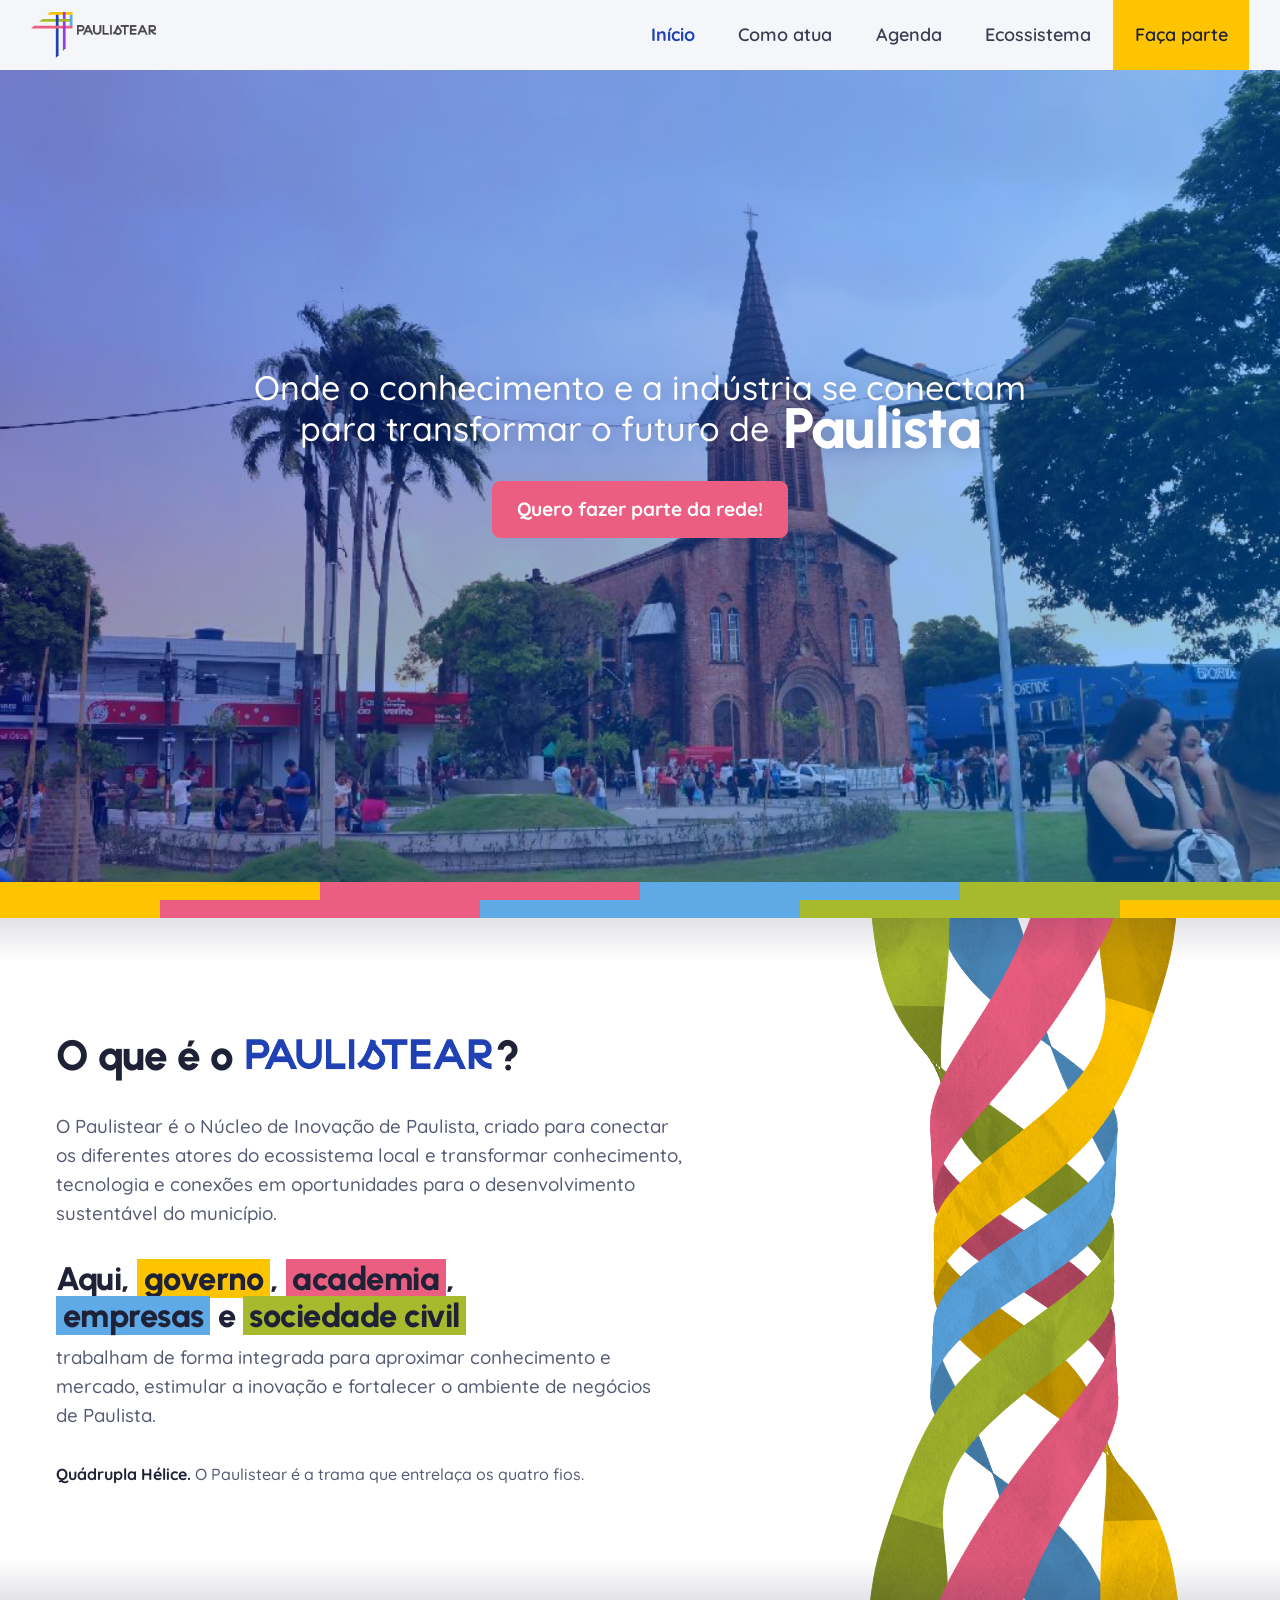
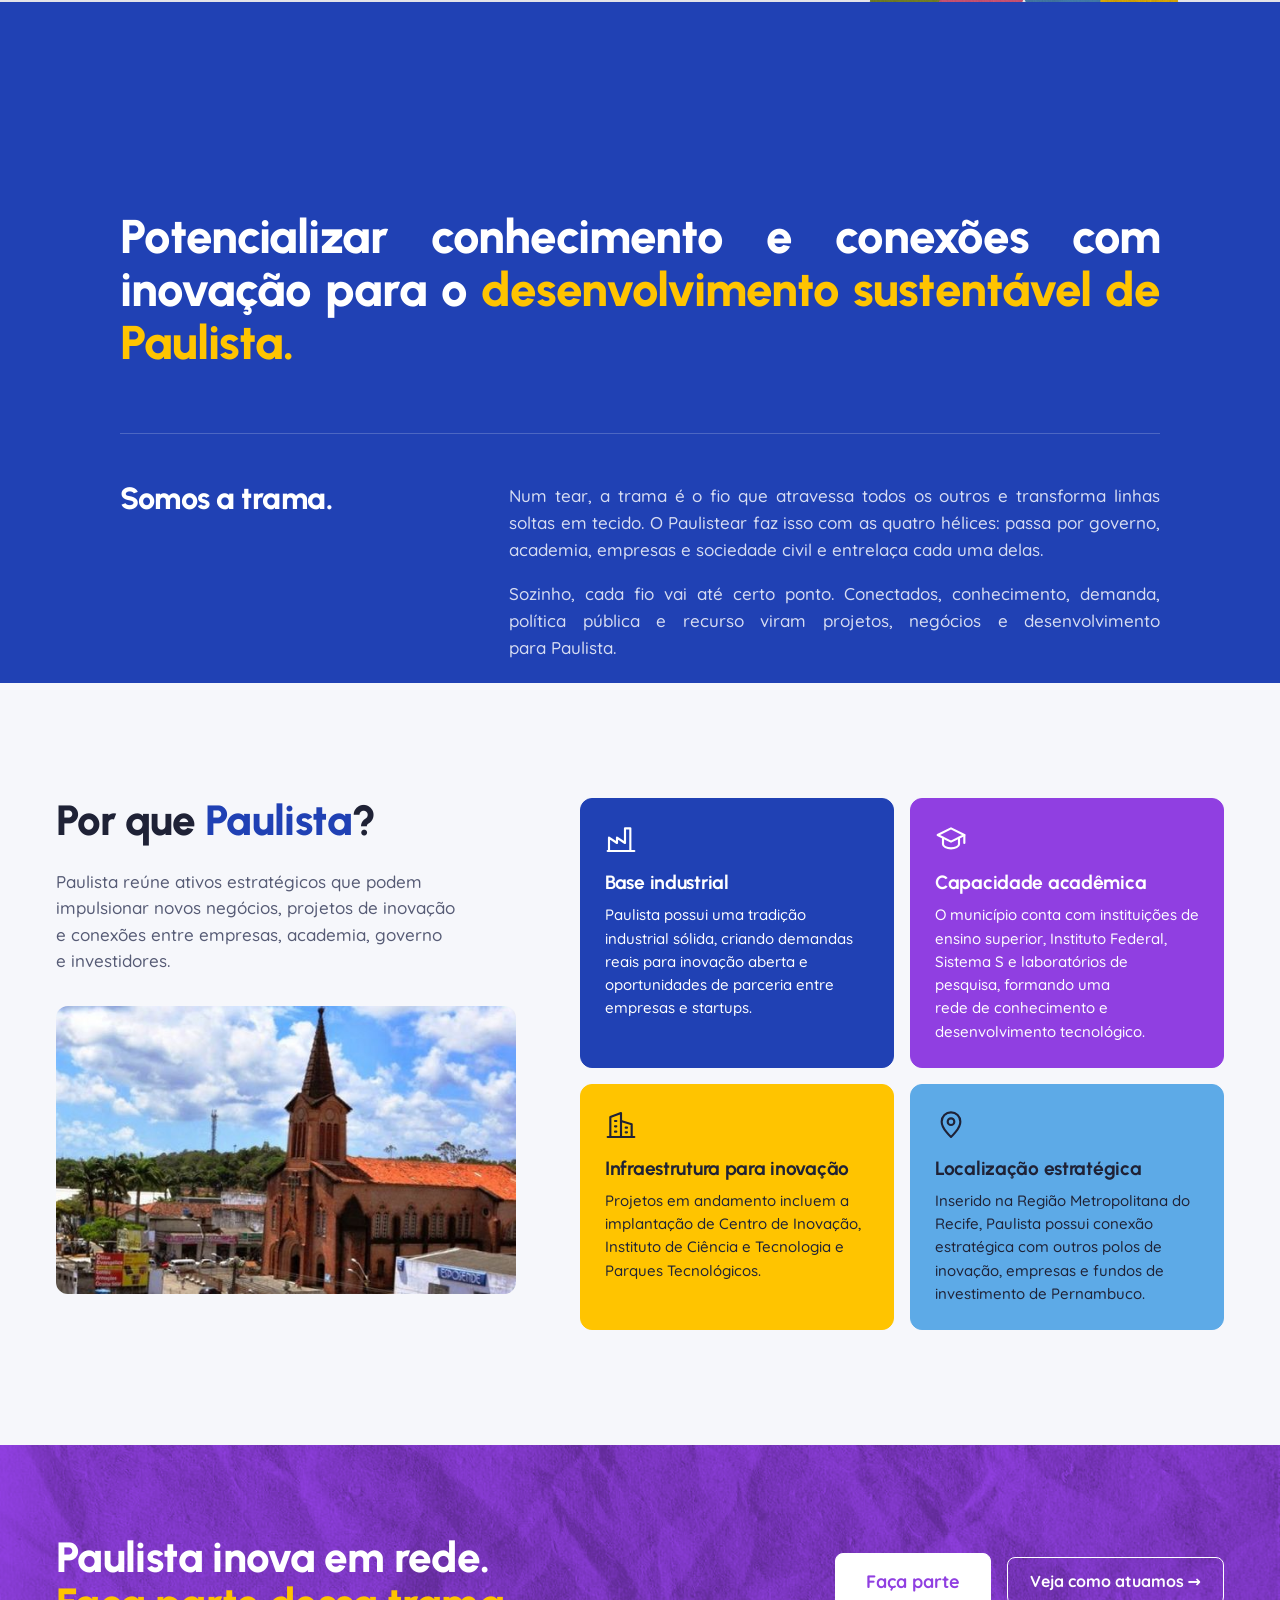
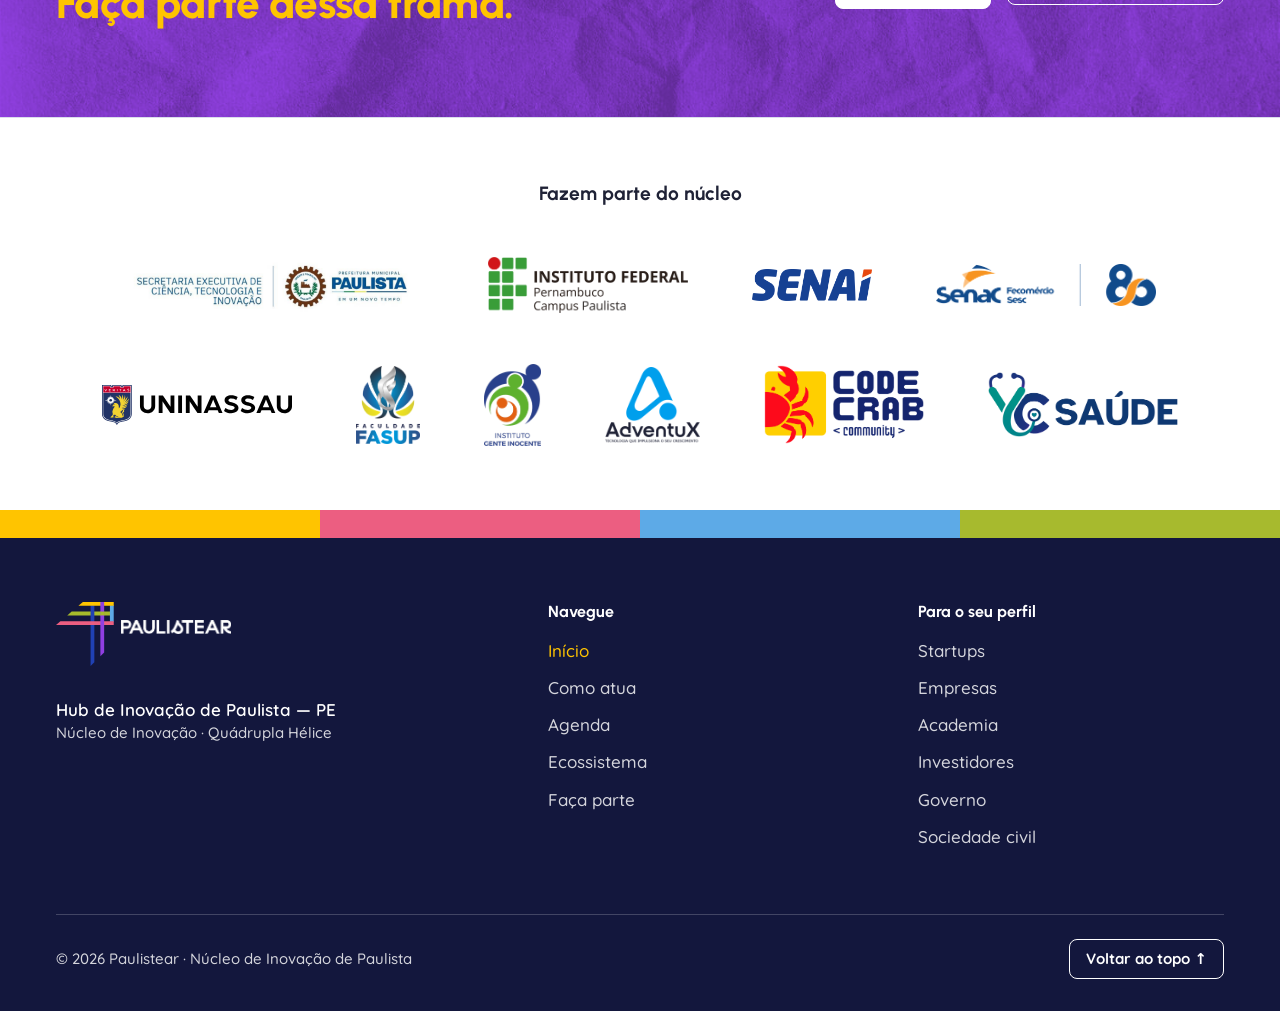
==== commit 3abe5044: "Ajustes de barra, botões, parceiros e responsividade - Barra sem a aba do logotipo; maior no topo e " ====
--- a/index.html
+++ b/index.html
@@ -99,7 +99,7 @@
     <h2>Paulista inova em rede. <em>Faça parte dessa trama.</em></h2>
     <div class="btns">
       <a class="btn" href="faca-parte.html">Faça parte</a>
-      <a class="btn alt" href="como-atua.html" aria-label="Próxima página: Como atua">Próxima página →</a>
+      <a class="btn alt" href="como-atua.html">Veja como atuamos →</a>
     </div>
   </div>
 </section>
--- a/styles.css
+++ b/styles.css
@@ -851,3 +851,119 @@
 
 /* durante o voo de entrada o logotipo grande passa por cima da barra */
 body.logo-flying .fp-logo .lockup{z-index:60}
+
+/* =====================================================================
+   v9 · BARRA SEM ABA: no topo da página a barra inteira (altura, logotipo e links) é um pouco maior;
+   ao rolar, encolhe aos poucos até o tamanho compacto (--k vai de 0 a 1, definido no script)
+   ===================================================================== */
+.nav{--grow:10px;--lg:46px;--sm:40px;--fs-big:1.125rem;--fs-sm:1.0625rem;--bar:calc(var(--nav-h) + var(--grow) * (1 - var(--k)));height:var(--bar)}
+.nav-logo,body[data-page="faca-parte"] .nav-logo{position:static;height:auto;padding:0;background:none;border-radius:0;display:flex;align-items:center}
+.nav-logo .lockup{height:calc(var(--lg) - (var(--lg) - var(--sm)) * var(--k));transform:none}
+.nav-links a,.nav .nav-cta{height:var(--bar);font-size:calc(var(--fs-sm) + (var(--fs-big) - var(--fs-sm)) * (1 - var(--k)))}
+@media (max-width:900px){
+  .nav{--grow:6px;--lg:42px;--sm:38px}
+  .nav.open .nav-logo{height:auto}
+  .nav.open .nav-logo .lockup{height:calc(var(--lg) - (var(--lg) - var(--sm)) * var(--k))}
+  .nav-links a,.nav .nav-cta{height:50px;font-size:1.0625rem}
+}
+
+/* v9.1 · cores do hover dos botões das faixas: nenhuma repete a cor da faixa nem a do botão ao lado.
+   A cor do preenchimento (--fill) fica definida também em repouso, para que, ao tirar o mouse,
+   o preenchimento saia na mesma cor em que entrou (sem restos de outra cor) */
+.t-purple.closing .btn.alt{--fill:var(--yellow);--hc:var(--ink)}
+.t-yellow.closing .btn.alt{--fill:var(--purple);--hc:#fff}
+.t-sky.closing .btn.alt{--fill:var(--yellow);--hc:var(--ink)}
+.t-green.closing .btn.alt{--fill:var(--purple);--hc:#fff}
+.t-purple.closing .btn:not(.alt){--fill:var(--pink);--hc:#fff}
+.t-yellow.closing .btn:not(.alt){--fill:var(--pink);--hc:var(--ink)}
+.t-sky.closing .btn:not(.alt){--fill:var(--purple);--hc:#fff}
+.t-green.closing .btn:not(.alt){--fill:var(--pink);--hc:#fff}
+.closing .btn:hover,.closing .btn:focus-visible{border-color:var(--fill);color:var(--hc)}
+
+/* v9.2 · "Faça parte" das faixas de fechamento um pouco maior */
+.closing .btns{align-items:center}
+.closing .btn:not(.alt){min-height:56px;padding:12px 30px;font-size:1.125rem}
+
+/* v9.3 · o preenchimento do hover sempre corre da esquerda para a direita: entra pela esquerda e sai pela direita.
+   Ele cobre a caixa inteira, inclusive a borda (origin border-box), e em repouso fica totalmente fora dela,
+   para não sobrar nenhuma lasca de cor na beirada */
+.btn,.chip,.menu-btn{background-origin:border-box;background-position:calc(100% + 3px) center;background-size:0 100%}
+.btn:hover,.chip:hover,.menu-btn:hover,.btn:focus-visible{background-position:left center;background-size:100% 100%}
+
+/* v9.4 · botões brancos sobre fundo azul (cartão "próxima oportunidade", newsletter, formulário do Faça parte):
+   no hover o preenchimento é amarelo, não o azul do fundo */
+.ag-next .btn,.brand .btn:not(.alt){--fill:var(--yellow);--hc:var(--ink)}
+.ag-next .btn:hover,.ag-next .btn:focus-visible,.brand .btn:not(.alt):hover,.brand .btn:not(.alt):focus-visible{border-color:var(--yellow);color:var(--ink)}
+
+/* v9.5 · Faça parte: quando o logotipo grande está quase todo coberto pela barra (e o pequeno volta à barra),
+   ele some de vez, para não sobrar a ponta das fitas aparecendo embaixo da barra */
+.fp-logo .lockup{transition:transform 1.6s cubic-bezier(.22,.7,.18,1),opacity .3s}
+body[data-page="faca-parte"]:not(.logo-out) .fp-logo .lockup{opacity:0}
+
+
+/* =====================================================================
+   v10 · RESPONSIVIDADE: celular, tablet e telas intermediárias
+   ===================================================================== */
+
+/* --- cabeçalhos das páginas: as fitas penduradas voltam no celular/tablet, mais curtas e finas,
+       presas à barra no canto direito; o texto começa abaixo das pontas, sem disputar espaço com elas --- */
+@media (max-width:980px){
+  .bands{display:flex;top:0;bottom:auto;height:clamp(64px,13vw,104px);right:var(--gutter);gap:8px}
+  .bands i{width:clamp(12px,2.6vw,18px)}
+  .page-head{padding-top:calc(clamp(64px,13vw,104px) + 12px);padding-bottom:var(--sp-5);align-items:flex-start;min-height:0}
+}
+
+/* --- hélice do Início: no celular/tablet ela vira um bloco próprio; as fitas surgem e somem
+       num degradê suave em cima e embaixo, em vez de serem cortadas pela borda --- */
+@media (max-width:900px){
+  .helix{-webkit-mask-image:linear-gradient(180deg,transparent 0,#000 16%,#000 84%,transparent 100%);mask-image:linear-gradient(180deg,transparent 0,#000 16%,#000 84%,transparent 100%)}
+  .has-helix::before,.has-helix::after{display:none}
+}
+
+/* --- texto do hero do Início um pouco maior em tablet e celular --- */
+@media (max-width:900px){
+  .tagline{font-size:clamp(1.5rem,4.4vw,2.25rem);line-height:1.12;max-width:17em}
+}
+
+/* --- missão: sem texto justificado em telas estreitas (evita buracos entre as palavras) --- */
+@media (max-width:1100px){
+  #missao .quote p,#missao .trama p{text-align:left;hyphens:manual;-webkit-hyphens:manual}
+}
+
+/* --- faixas de fechamento: no celular os dois botões ocupam a largura toda, um sobre o outro --- */
+@media (max-width:560px){
+  .closing .btns{flex-direction:column;align-items:stretch;width:100%}
+  .closing .btn{width:100%}
+}
+
+/* --- Faça parte: o logotipo grande nunca passa da largura da tela --- */
+.fp-logo .lockup{height:min(clamp(136px,19vw,270px), calc((100vw - 2 * var(--gutter)) / 2.85))}
+@media (max-width:900px){ .fp-hero{padding-top:clamp(48px,10vh,96px)} }
+
+/* --- Ecossistema · mapa --- */
+/* lista de pontos no painel lateral: quando não cabe, rola e se desfaz num degradê na base (sem corte seco) */
+.map-full .map-side .map-list{padding-bottom:20px;-webkit-mask-image:linear-gradient(180deg,#000 calc(100% - 36px),transparent);mask-image:linear-gradient(180deg,#000 calc(100% - 36px),transparent)}
+@media (max-width:900px){
+  .map-full .map-side .map-list{-webkit-mask-image:none;mask-image:none;padding-bottom:0}
+  /* no celular o mapa mostra só o município: nomes das cidades vizinhas saem (ficariam cortados na borda) */
+  #mapSvg .lbl.o{display:none}
+  /* chips e painel alinhados à mesma margem */
+  .map-side .map-chips{padding:var(--sp-3) var(--gutter) 0}
+  .map-full .map-side .map-panel{padding-inline:var(--gutter)}
+}
+/* pontos maiores no celular, fáceis de tocar */
+@media (max-width:600px){
+  #pins .pin > *{transform:scale(1.5)}
+}
+
+/* --- tablets em retrato/notebooks pequenos: a barra com os cinco links ainda cabe sem apertar --- */
+@media (min-width:901px) and (max-width:1100px){
+  .nav-links a,.nav .nav-cta{padding:0 clamp(10px,1.3vw,16px)}
+}
+
+/* --- celular deitado (tela baixa): texto e botão do hero cabem na altura, sem espremer --- */
+@media (max-height:520px) and (orientation:landscape){
+  .tagline{font-size:clamp(1.25rem,6.4vh,1.75rem);max-width:26em}
+  .hero .btn{margin-top:14px;min-height:46px}
+  .hero{padding-block:var(--sp-4)}
+}
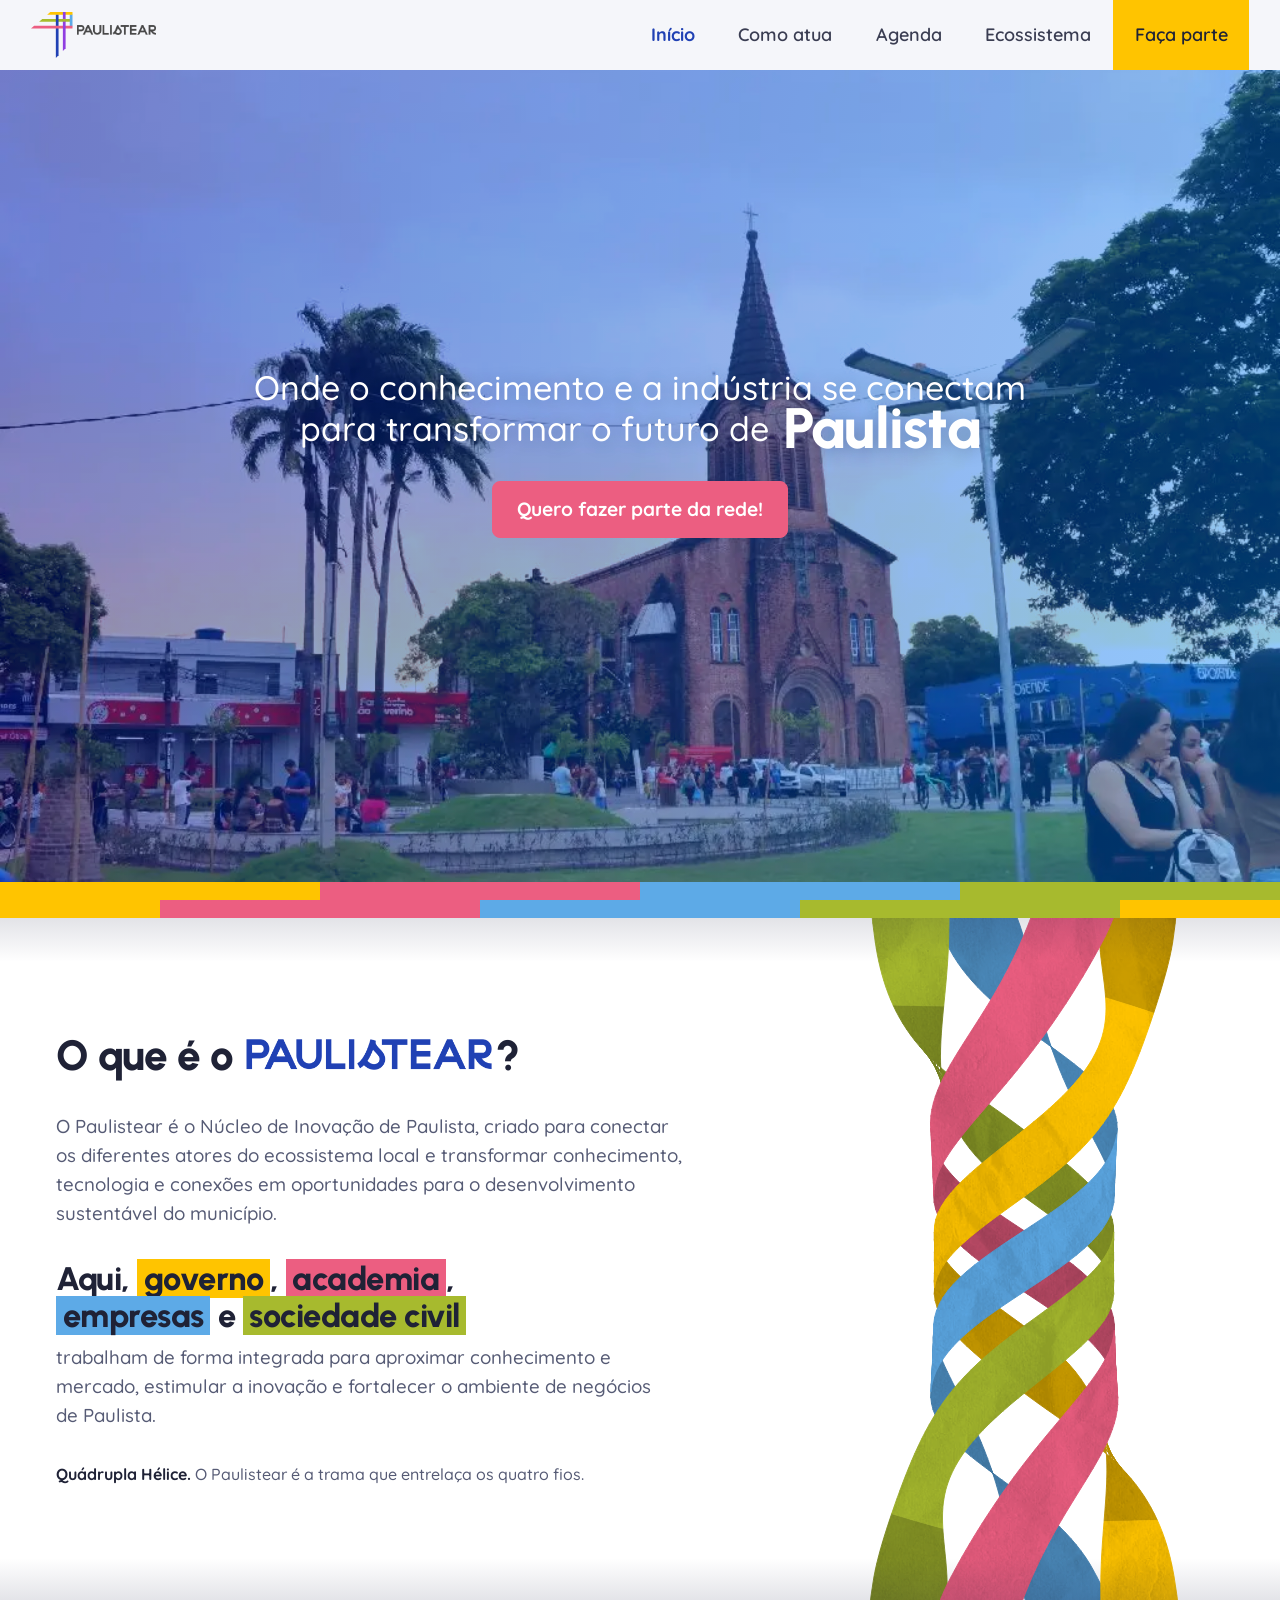
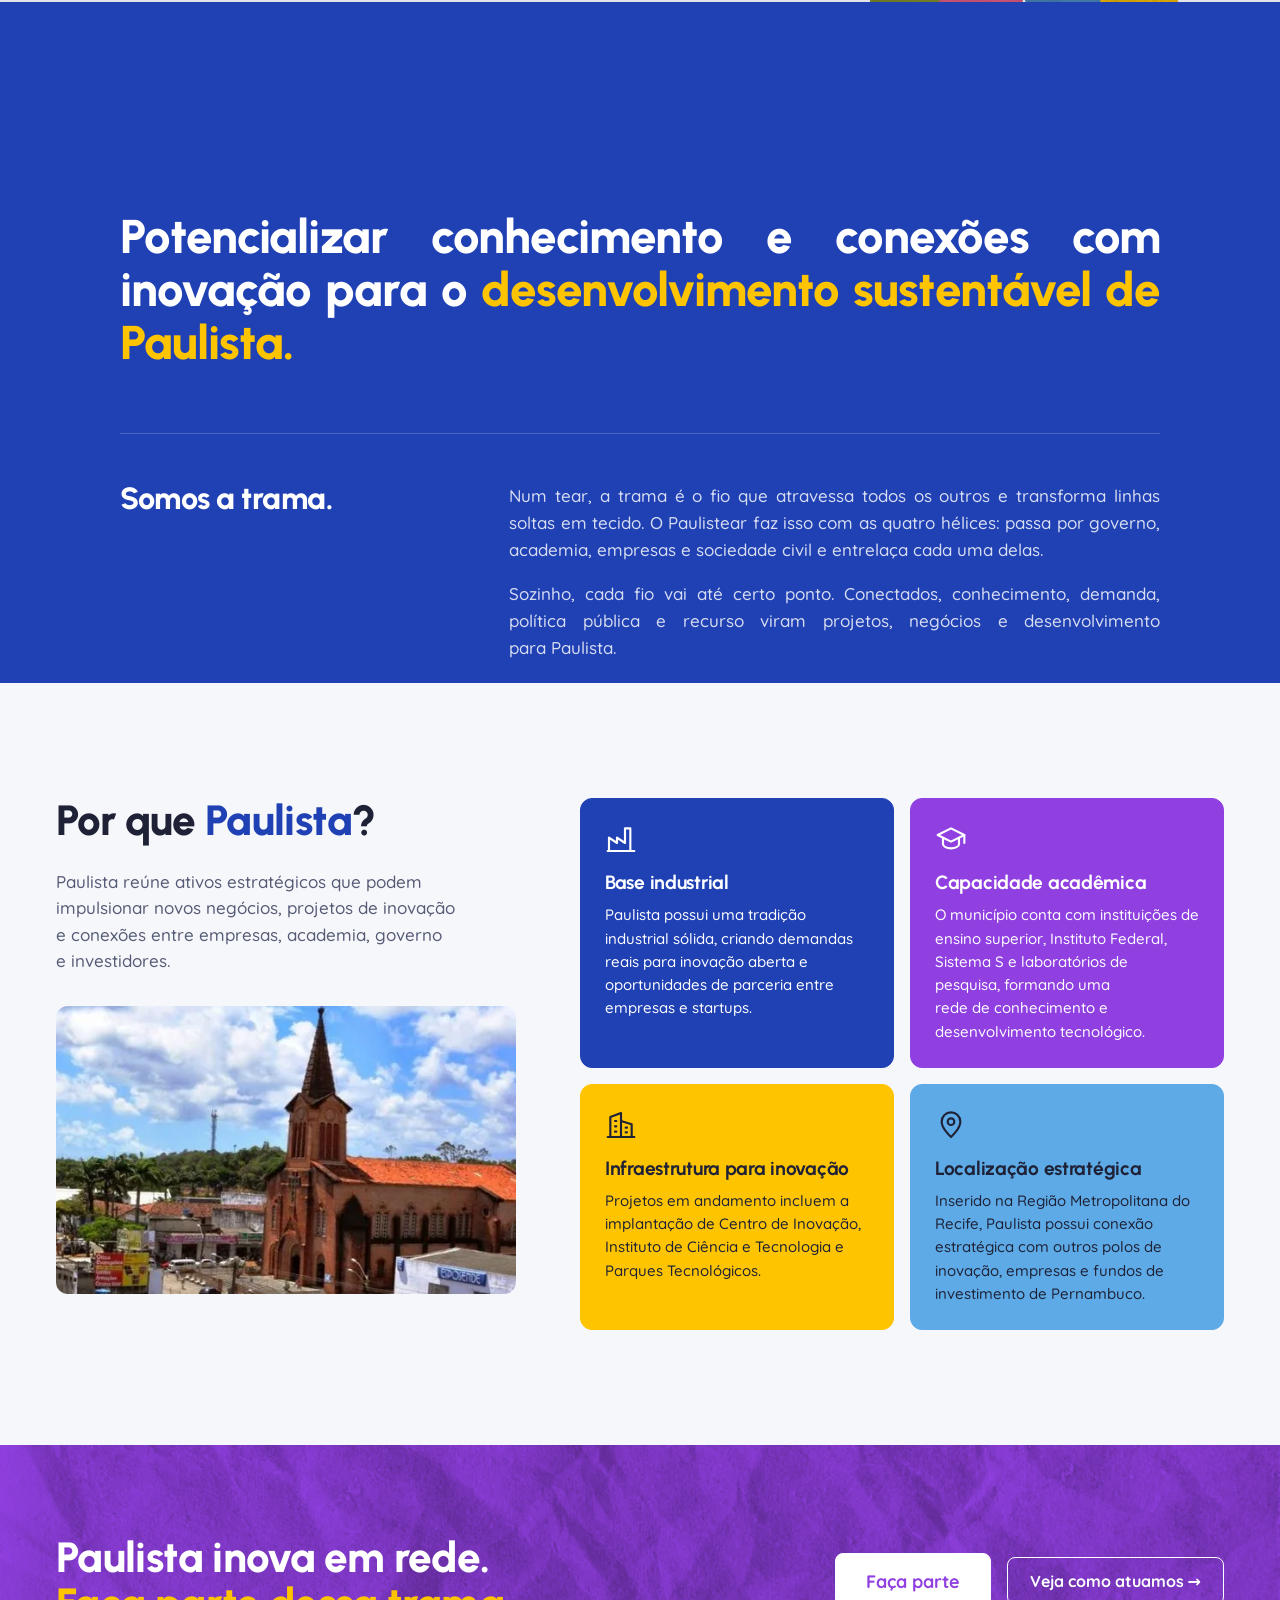
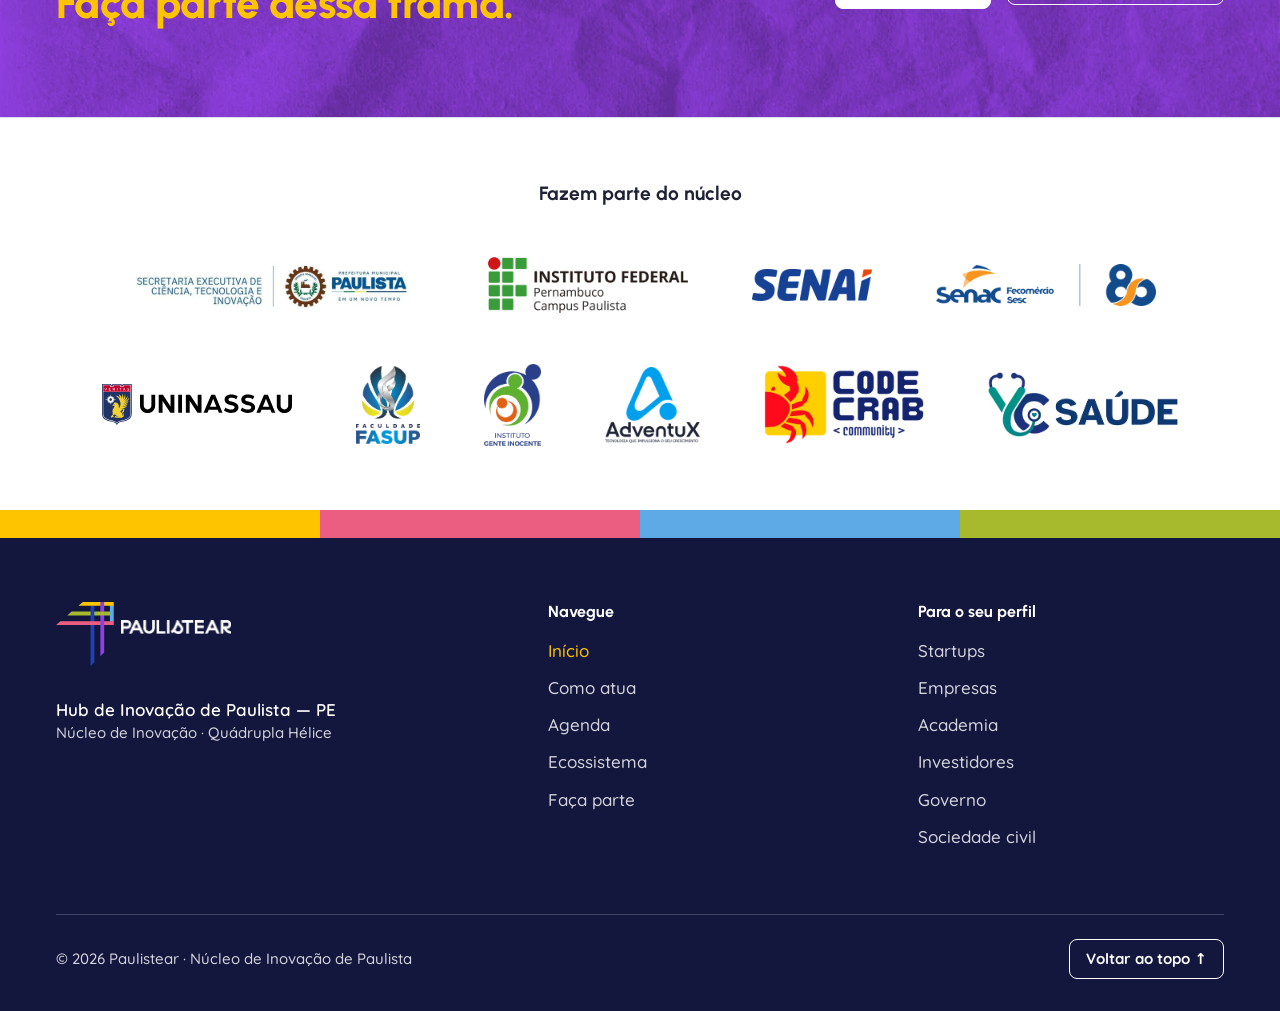
==== commit 87c3deaf: "Site mais leve: imagens em WebP e fitas penduradas com menos trabalho - Logotipos dos parceiros em W" ====
--- a/index.html
+++ b/index.html
@@ -8,7 +8,7 @@
 <link rel="preconnect" href="https://fonts.googleapis.com">
 <link rel="preconnect" href="https://fonts.gstatic.com" crossorigin>
 <link rel="stylesheet" href="https://fonts.googleapis.com/css2?family=DM+Mono:wght@400;500&family=Quicksand:wght@400;500;600;700&family=Urbanist:wght@600;700;800;900&display=swap">
-<link rel="stylesheet" href="styles.css">
+<link rel="stylesheet" href="styles.css?v=12">
 </head>
 <body data-page="inicio">
 <a class="skip" href="#main">Pular para o conteúdo</a>
@@ -106,6 +106,6 @@
 
 </main>
 <div id="site-footer"></div>
-<script src="script.js"></script>
+<script src="script.js?v=12"></script>
 </body>
 </html>
--- a/styles.css
+++ b/styles.css
@@ -136,7 +136,7 @@
 }
 
 /* ---------- INÍCIO · hero ---------- */
-.hero{position:relative;min-height:calc(100vh - var(--nav-h));min-height:calc(100svh - var(--nav-h));display:flex;flex-direction:column;justify-content:center;padding-block:var(--sp-7) var(--sp-7);background:linear-gradient(180deg,rgba(24,18,150,.7) 0%,rgba(48,108,190,.7) 100%),url(assets/praca-matriz.jpg) center 42%/cover #2E50C8}
+.hero{position:relative;min-height:calc(100vh - var(--nav-h));min-height:calc(100svh - var(--nav-h));display:flex;flex-direction:column;justify-content:center;padding-block:var(--sp-7) var(--sp-7);background:linear-gradient(180deg,rgba(24,18,150,.7) 0%,rgba(48,108,190,.7) 100%),url(assets/praca-matriz.webp) center 42%/cover #2E50C8}
 .tagline{font:500 clamp(1.75rem, 4.1vw, 3.5rem)/1.16 var(--f-body);letter-spacing:-.01em;max-width:21ch;text-wrap:balance}
 .tagline b{font:800 1.06em/1 var(--f-display);letter-spacing:-.01em}
 .hero .btn{margin-top:var(--sp-5);min-height:56px;padding-inline:28px;font-size:1.0625rem}
@@ -166,7 +166,7 @@
 .why-grid{display:grid;grid-template-columns:minmax(0,5fr) minmax(0,7fr);gap:var(--sp-5) var(--sp-6);align-items:start}
 .why-side p{margin-top:var(--sp-3);color:var(--muted);font-size:var(--fs-lead);line-height:1.55}
 .why-photo{margin-top:var(--sp-4)}
-.why-photo .ph{aspect-ratio:16/10;border-radius:var(--r-card);background:url(assets/paulista.jpg) center/cover}
+.why-photo .ph{aspect-ratio:16/10;border-radius:var(--r-card);background:url(assets/paulista.webp) center/cover}
 .why-photo figcaption{margin-top:12px;font:500 .8125rem/1.5 var(--f-mono);color:var(--muted)}
 .why-photo figcaption b{color:var(--ink);font-weight:500;margin-right:.8em}
 .cards{display:grid;grid-template-columns:repeat(2,minmax(0,1fr));gap:var(--sp-2)}
@@ -492,7 +492,7 @@
 /* hero: foto com véu azul, conteúdo centralizado */
 .hero{min-height:calc(100vh - var(--nav-h) - var(--band) / 2);min-height:calc(100svh - var(--nav-h) - var(--band) / 2);align-items:center;text-align:center;overflow:hidden;background:#2E50C8;padding-block:var(--sp-6)}
 .hero::after{content:none}
-.hero-bg{position:absolute;inset:0;background:linear-gradient(105deg,rgba(0,2,152,.43) 0%,rgba(0,133,255,.43) 100%),url(assets/praca-matriz.jpg) center 12%/cover;will-change:transform}
+.hero-bg{position:absolute;inset:0;background:linear-gradient(105deg,rgba(0,2,152,.43) 0%,rgba(0,133,255,.43) 100%),url(assets/praca-matriz.webp) center 12%/cover;will-change:transform}
 .hero .wrap{position:relative;display:flex;flex-direction:column;align-items:center;margin-top:-4vh}
 .tagline{font:400 clamp(1.375rem,2.65vw,2.5rem)/1.04 var(--f-body);letter-spacing:0;max-width:23.5em;text-wrap:balance}
 .tagline b{font:800 1.68em/.8 var(--f-display);letter-spacing:-.01em;margin-left:.08em;vertical-align:-.12em}
@@ -525,7 +525,7 @@
 /* v6.3 · foto e véu em camadas separadas: a foto ganha saturação, o véu segue a especificação (105°, #000298 → #0085ff, 43%) */
 .hero-bg{background:none}
 .hero-bg::before,.hero-bg::after{content:"";position:absolute;inset:0}
-.hero-bg::before{background:url(assets/praca-matriz.jpg) center 12%/cover;filter:saturate(1.45) contrast(1.08) brightness(1.03)}
+.hero-bg::before{background:url(assets/praca-matriz.webp) center 12%/cover;filter:saturate(1.45) contrast(1.08) brightness(1.03)}
 .hero-bg::after{background:linear-gradient(105deg,#000298 0%,#0085ff 100%);opacity:.43}
 
 /* v6.4 · logotipo maior, numa aba que desce da barra superior */
@@ -652,14 +652,14 @@
 
 /* v7.5 · textura de papel amassado sobre a faixa de fechamento (modo multiplicar: mantém a cor, só marca os vincos) */
 .closing.tex{position:relative;isolation:isolate}
-.closing.tex::before{content:"";position:absolute;inset:0;z-index:0;background:url(assets/textura-papel.jpg) center/cover;mix-blend-mode:multiply;opacity:.75;pointer-events:none}
+.closing.tex::before{content:"";position:absolute;inset:0;z-index:0;background:url(assets/textura-papel.webp) center/cover;mix-blend-mode:multiply;opacity:.75;pointer-events:none}
 .closing.tex > .wrap{position:relative;z-index:1}
 /* foto de "Por que Paulista?": ampliada e ancorada à direita, para cortar as curvas coloridas do canto esquerdo */
 .why-photo .ph{background-size:120% auto;background-position:100% 45%}
 
 /* v7.6 · Como atua: foto de crochê como textura do cabeçalho azul, em opacidade baixa */
 .tex-croche{position:relative;isolation:isolate;overflow:hidden}
-.tex-croche::before{content:"";position:absolute;inset:0;z-index:0;background:url(assets/textura-croche.jpg) center/cover;opacity:.2;pointer-events:none}
+.tex-croche::before{content:"";position:absolute;inset:0;z-index:0;background:url(assets/textura-croche.webp) center/cover;opacity:.2;pointer-events:none}
 .tex-croche > .wrap{position:relative;z-index:1}
 .tex-croche > .bands{z-index:1}
 
@@ -681,8 +681,8 @@
 .tex-croche::before{inset:-40% 0 0 0;transform:translate3d(0,var(--py),0);will-change:transform}
 
 /* v8.0 · fotos de tear nos cabeçalhos de Agenda e Ecossistema (mesma opacidade e parallax de Como atua) */
-.tex-verde::before{background-image:url(assets/textura-croche-3.jpg)}
-.tex-vermelho::before{background-image:url(assets/textura-croche-2.jpg)}
+.tex-verde::before{background-image:url(assets/textura-croche-3.webp)}
+.tex-vermelho::before{background-image:url(assets/textura-croche-2.webp)}
 
 
 /* =====================================================================
@@ -690,7 +690,7 @@
    (o giro usa a propriedade "rotate", separada do "transform" da animação de entrada; só 4 elementos por página)
    ===================================================================== */
 .bands i{position:relative;rotate:var(--a,0deg);transform-origin:center top;box-shadow:3px 7px 12px rgba(12,16,56,.26)}
-.bands i::after{content:"";position:absolute;inset:0;background:url(assets/textura-papel.jpg) 0 0/520px auto;mix-blend-mode:multiply;opacity:.45;pointer-events:none}
+.bands i::after{content:"";position:absolute;inset:0;background:url(assets/textura-papel.webp) 0 0/520px auto;mix-blend-mode:multiply;opacity:.45;pointer-events:none}
 .bands i:nth-child(2)::after{background-position:-140px -60px}
 .bands i:nth-child(3)::after{background-position:-290px -210px}
 .bands i:nth-child(4)::after{background-position:-410px -120px}
@@ -710,7 +710,7 @@
 .map-full::after{bottom:0;background:linear-gradient(0deg,rgba(19,23,61,.16),rgba(19,23,61,0))}
 .map-full .map-canvas{position:absolute;inset:0;border:0;border-radius:0;background:#E9ECF4}
 .map-full .map-canvas svg{display:block;width:100%;height:100%}
-.map-paper{position:absolute;inset:0;background:url(assets/textura-papel.jpg) center/cover;mix-blend-mode:multiply;opacity:.3;pointer-events:none}
+.map-paper{position:absolute;inset:0;background:url(assets/textura-papel.webp) center/cover;mix-blend-mode:multiply;opacity:.3;pointer-events:none}
 /* desenho do mapa: chapado, nas cores do site */
 #mapSvg .sea{fill:#8EC3EE}
 #mapSvg .city{fill:#fff;stroke:var(--ink);stroke-width:2;stroke-dasharray:8 6}
@@ -967,3 +967,30 @@
   .hero .btn{margin-top:14px;min-height:46px}
   .hero{padding-block:var(--sp-4)}
 }
+
+/* =====================================================================
+   v10.1 · PARALLAX NO PRÓPRIO NAVEGADOR (animações ligadas à rolagem)
+   O movimento acompanha a rolagem quadro a quadro, sem esperar o JavaScript
+   (no celular o JS chega sempre um quadro atrasado e a foto "trava").
+   Navegadores sem esse recurso continuam usando o JS de antes.
+   Valores iguais aos do script: foto 0,28 · texto 0,42 · fitas 0,45 da rolagem, até 130% da altura da tela.
+   ===================================================================== */
+@supports (animation-timeline: scroll()) {
+  @media (prefers-reduced-motion: no-preference) {
+    .hero-bg{animation:pxBg linear both;animation-timeline:scroll(root block);animation-range:0 130vh}
+    .hero .wrap{animation:pxText linear both;animation-timeline:scroll(root block);animation-range:0 130vh}
+    /* fitas: em vez de mexer na posição do fundo (que redesenha a cada quadro), a faixa inteira desliza */
+    .weave i{width:calc(100% + 400vw);margin-left:-200vw;will-change:transform}
+    .weave i:first-child{background-position-x:0;animation:pxWeaveA linear both;animation-timeline:scroll(root block);animation-range:0 130vh}
+    .weave i:last-child{background-position-x:-12.5vw;animation:pxWeaveB linear both;animation-timeline:scroll(root block);animation-range:0 130vh}
+    /* cabeçalhos com foto de tricô (Como atua, Agenda, Ecossistema) */
+    .tex-croche::before{animation:pxBg linear both;animation-timeline:scroll(root block);animation-range:0 130vh}
+  }
+}
+@keyframes pxBg{from{transform:translate3d(0,0,0)}to{transform:translate3d(0,36.4vh,0)}}
+@keyframes pxText{from{transform:translate3d(0,0,0)}to{transform:translate3d(0,54.6vh,0)}}
+@keyframes pxWeaveA{from{transform:translate3d(0,0,0)}to{transform:translate3d(58.5vh,0,0)}}
+@keyframes pxWeaveB{from{transform:translate3d(0,0,0)}to{transform:translate3d(-58.5vh,0,0)}}
+
+/* v10.2 · desempenho: cada fita pendurada fica numa camada própria; o balanço vira só composição (sem redesenhar a página) */
+.bands i{will-change:rotate}
